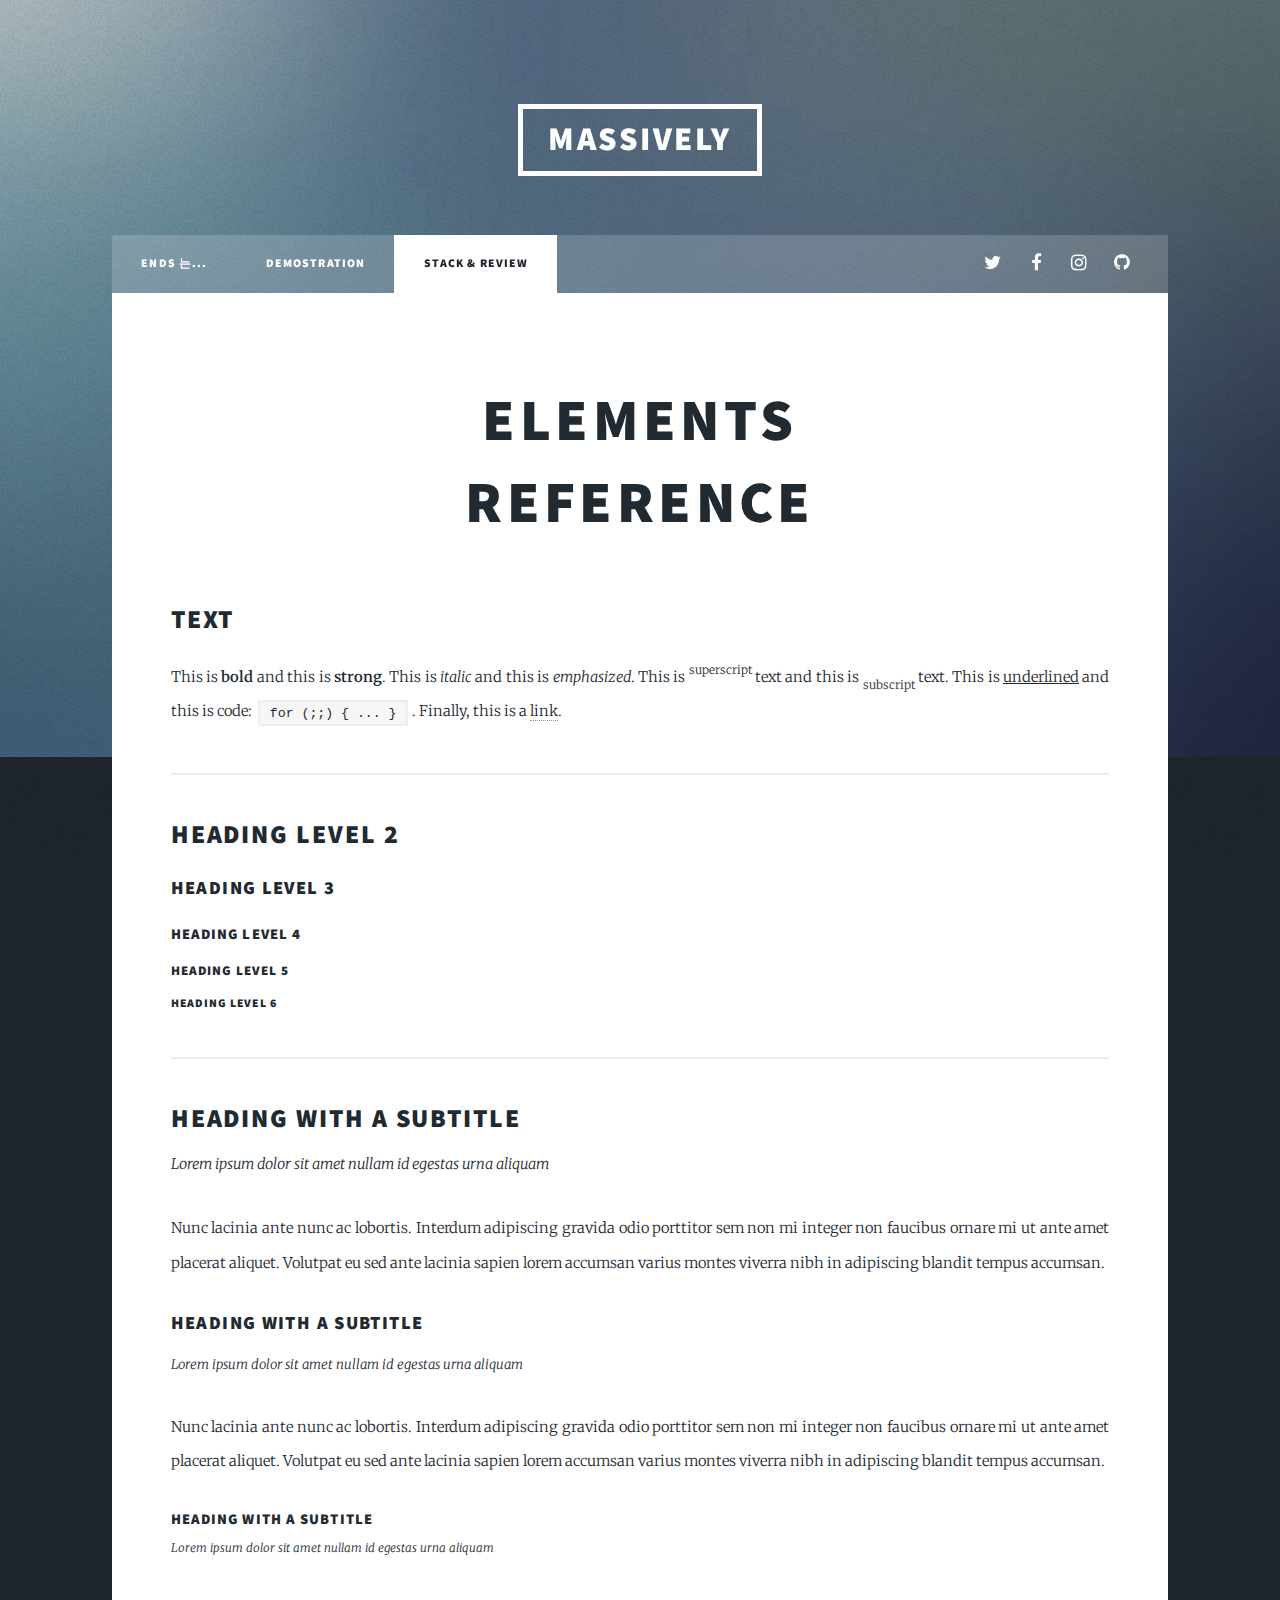
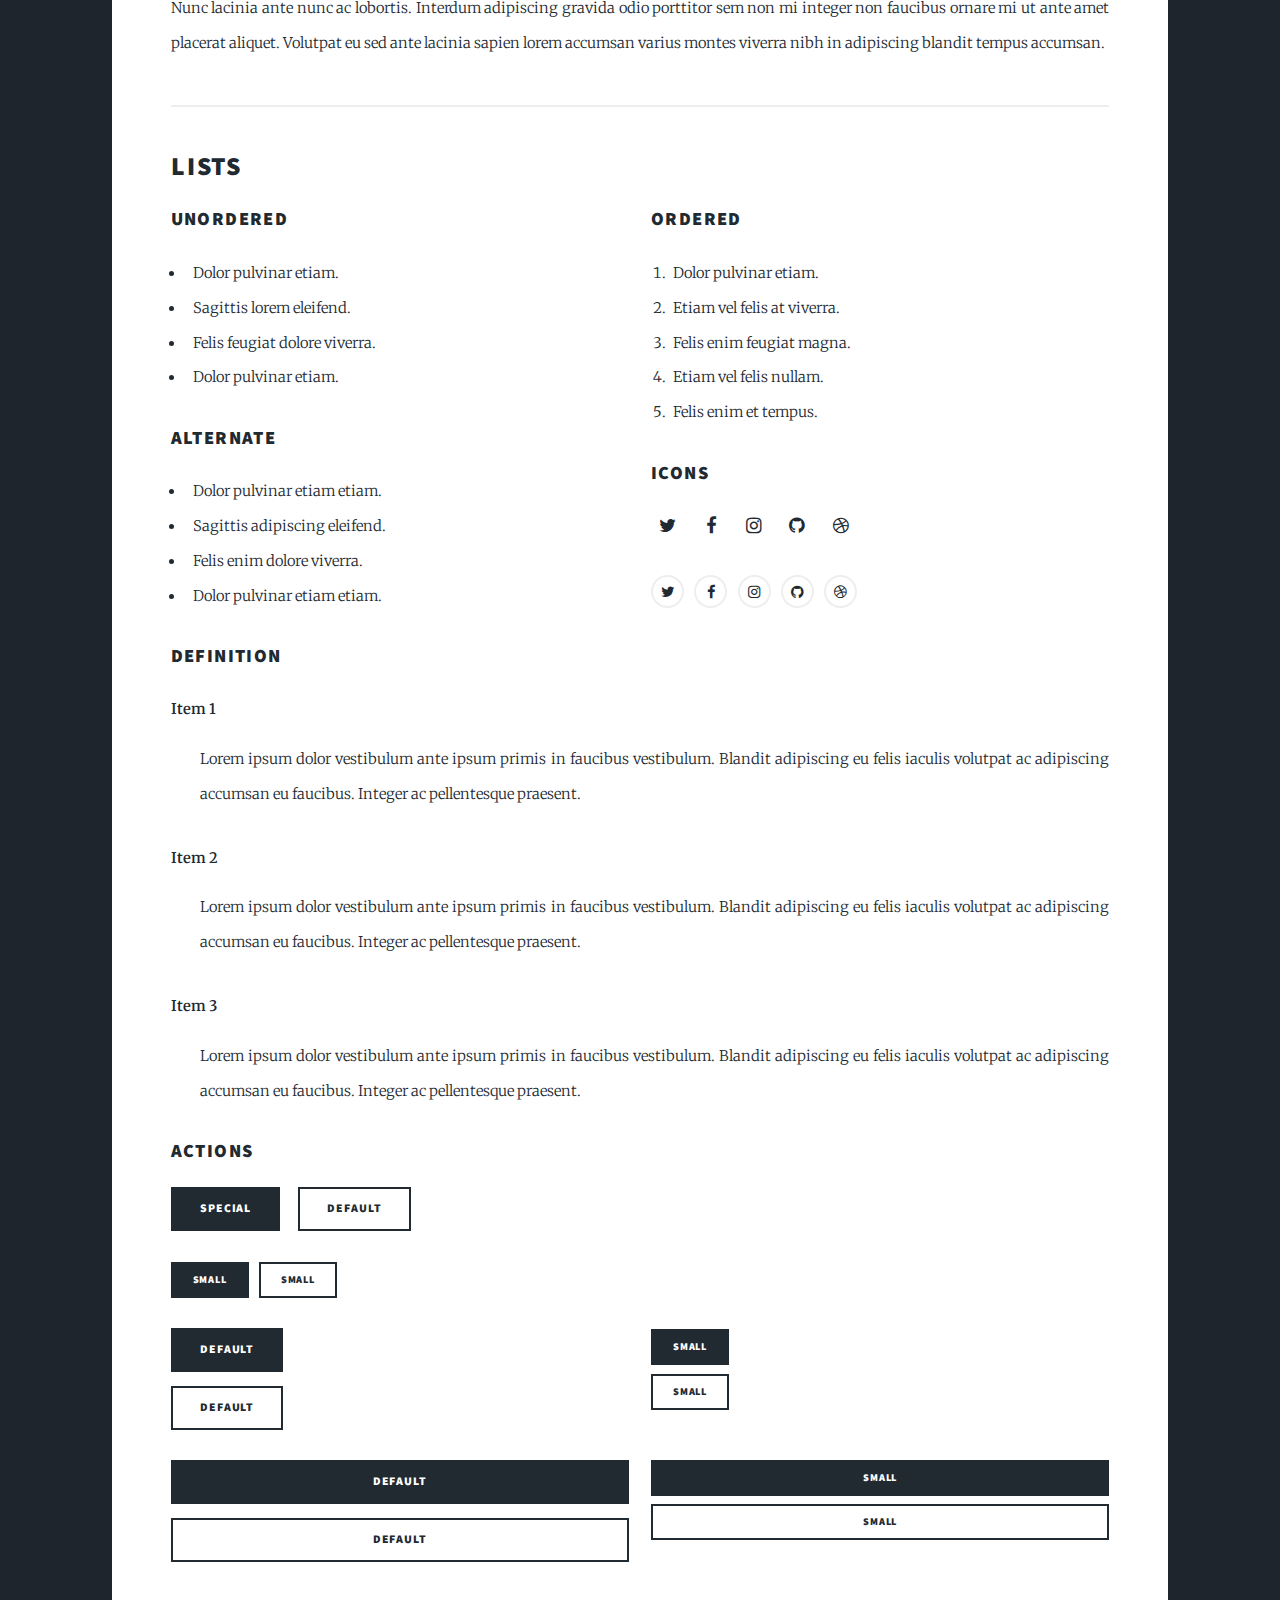
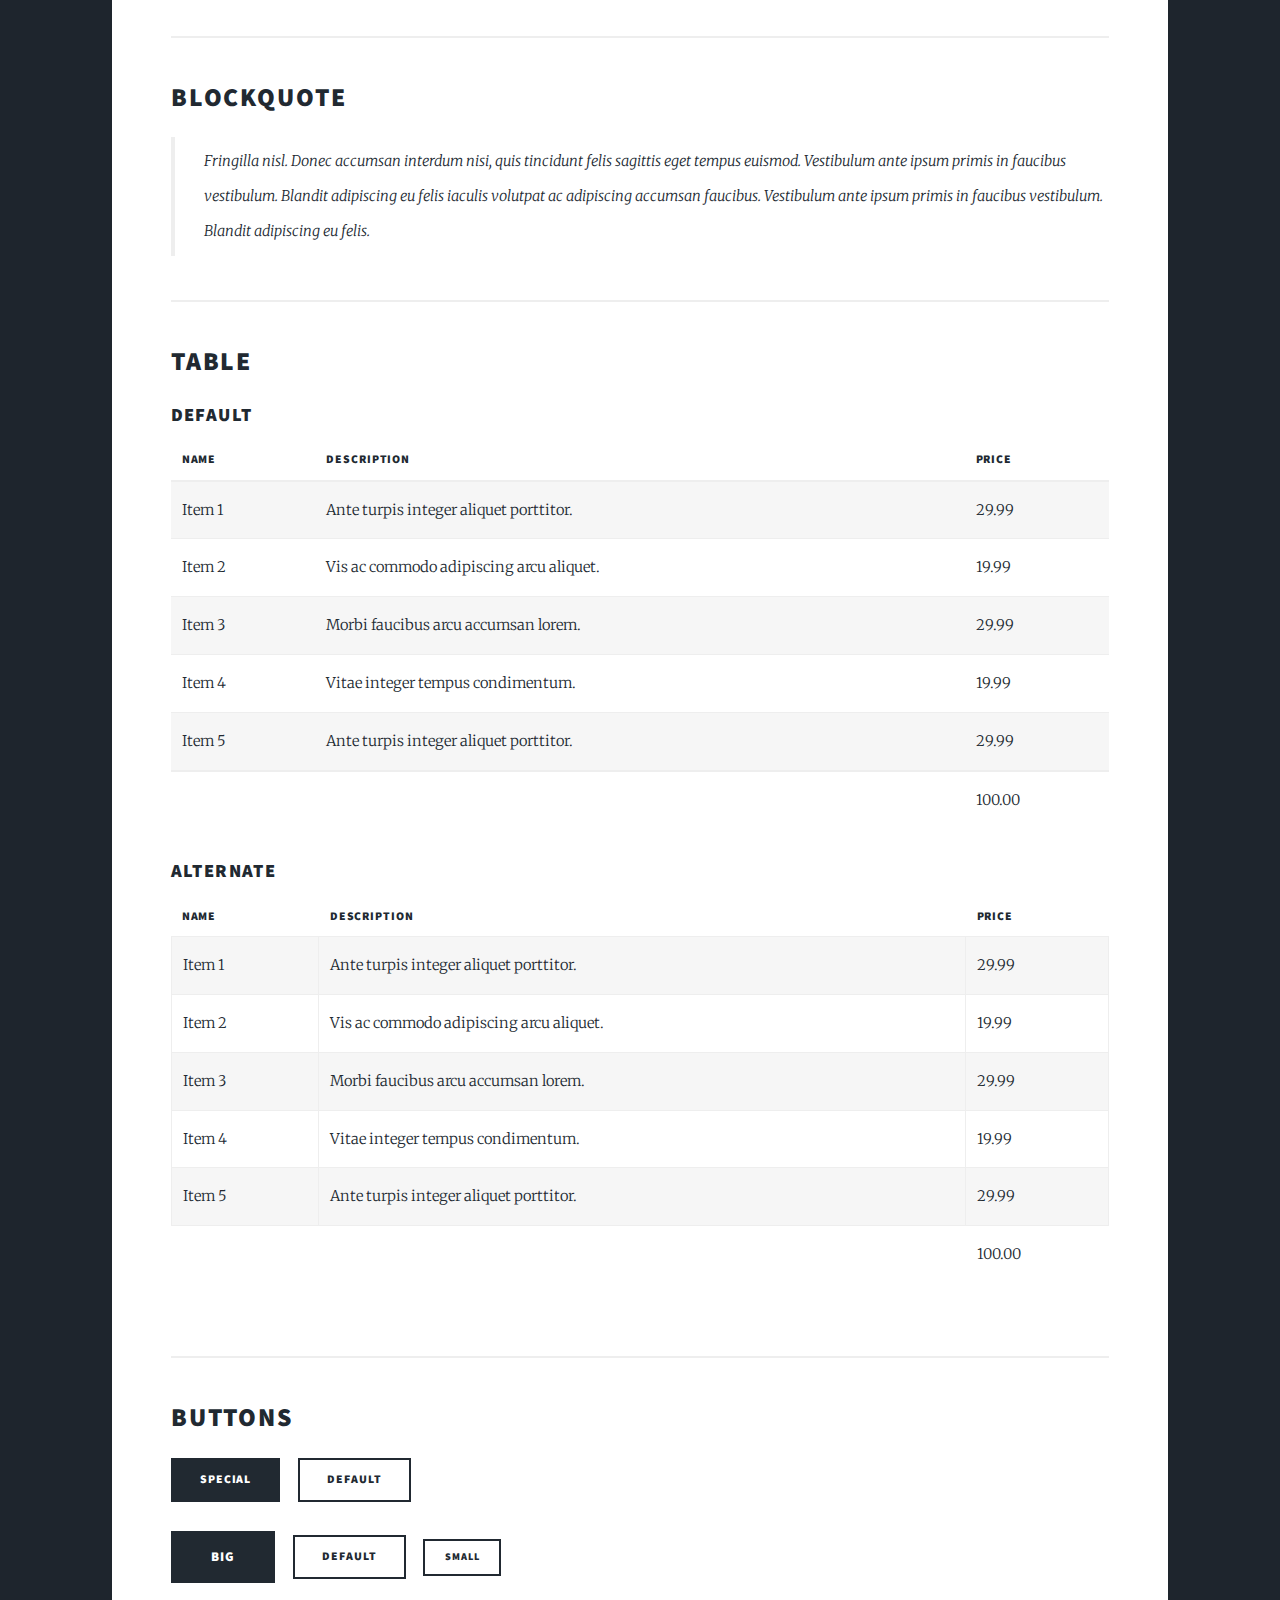
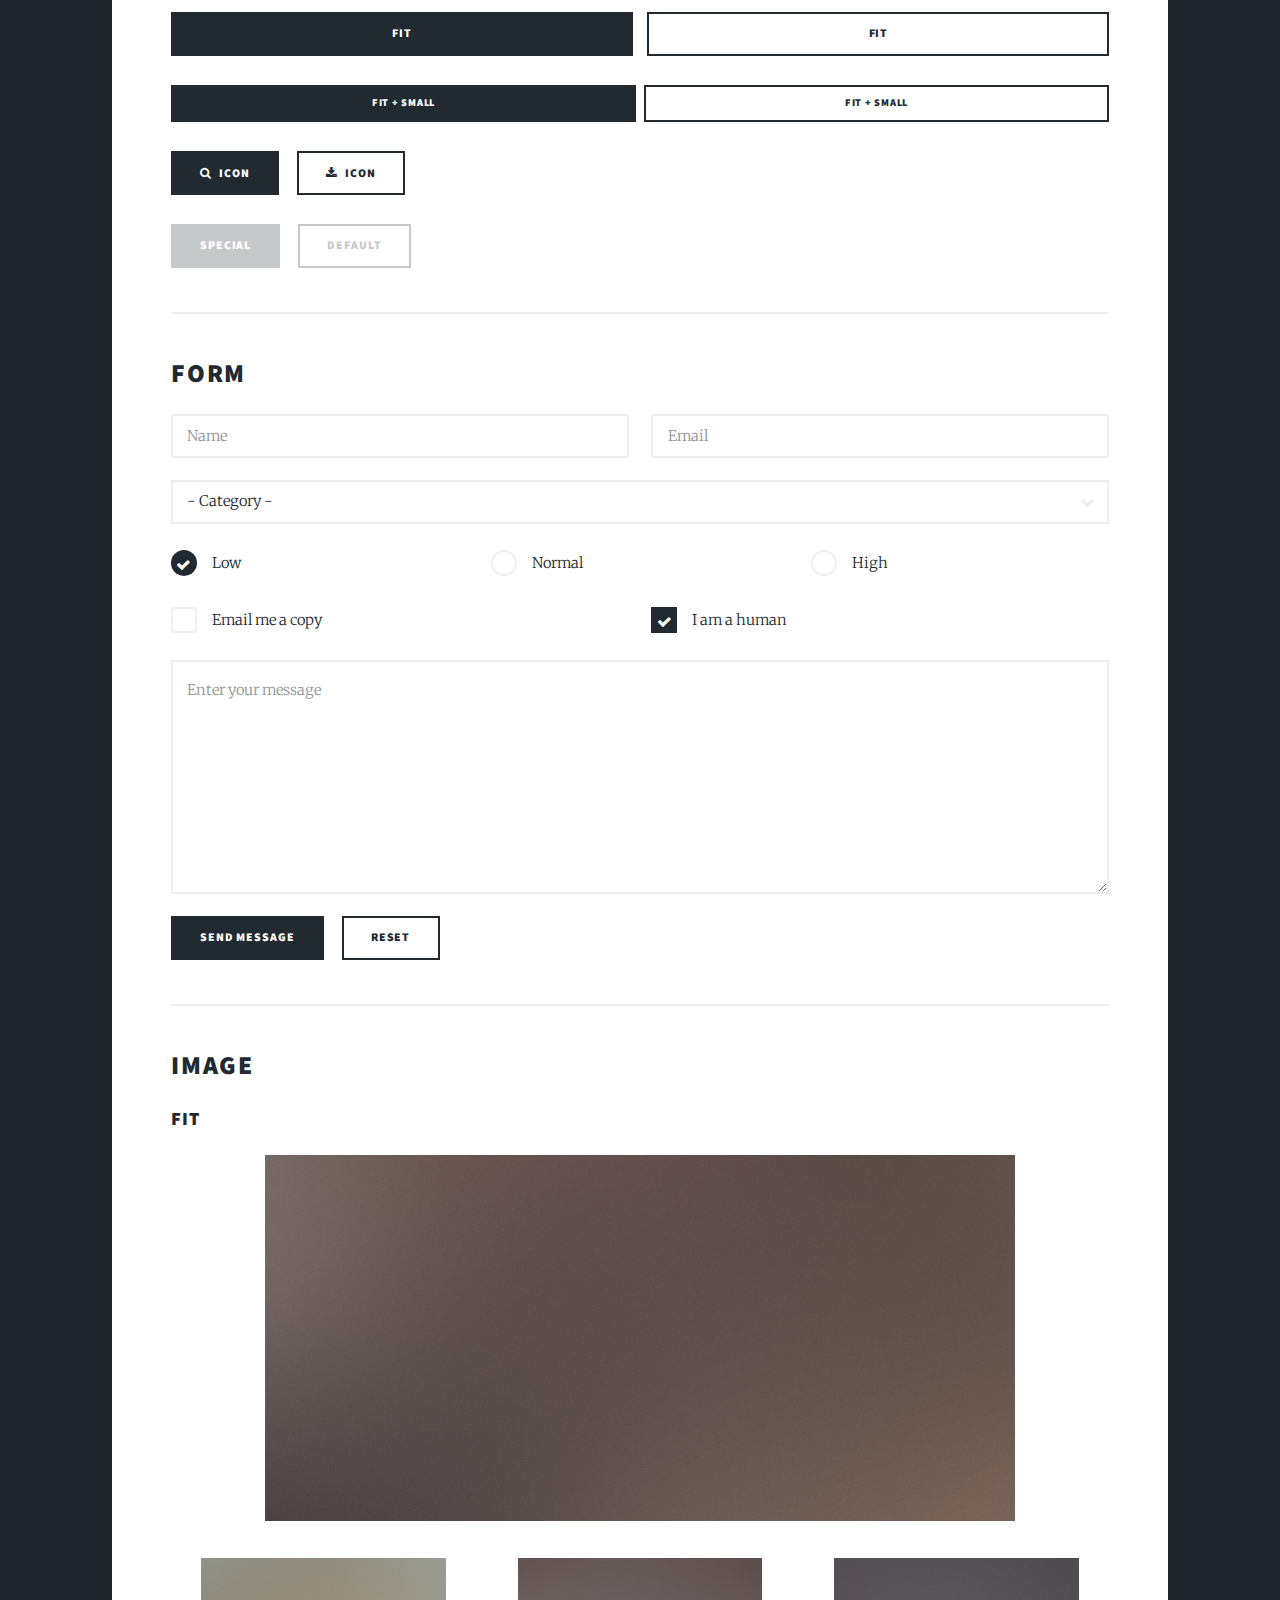
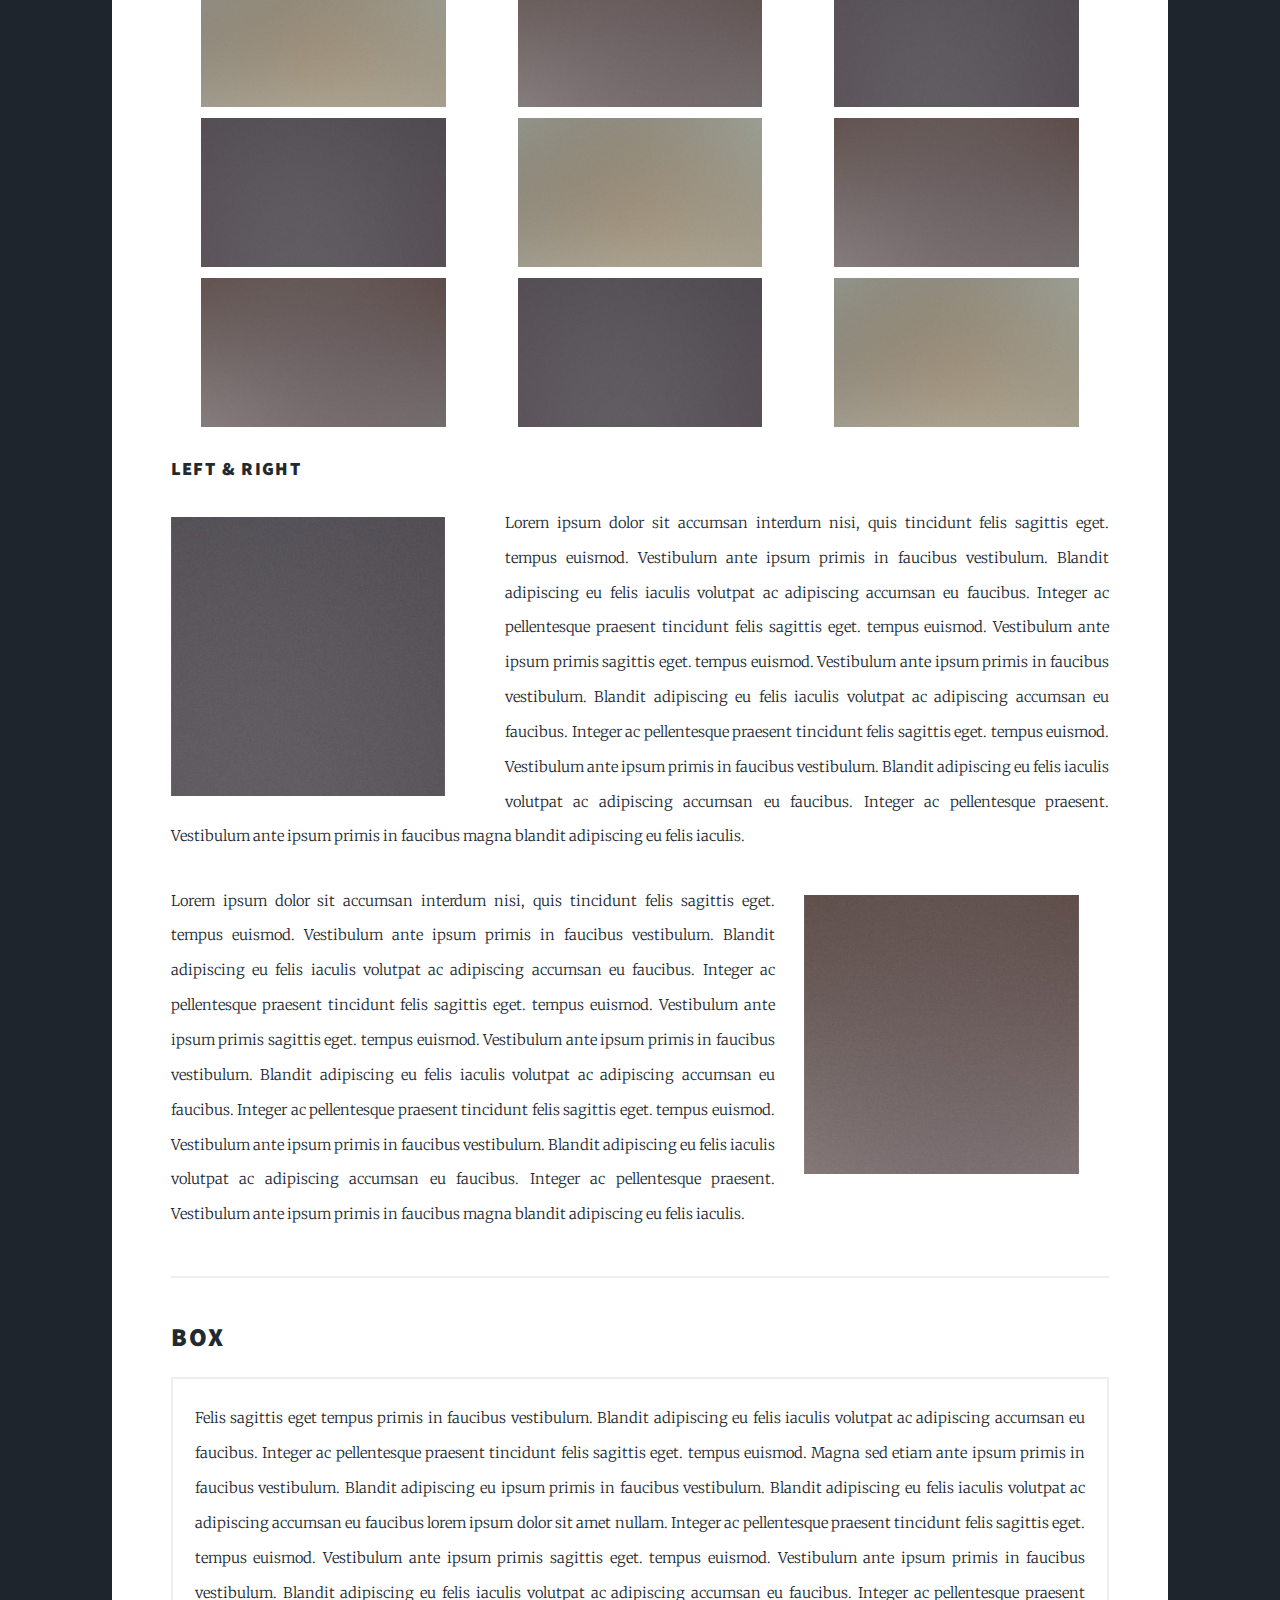
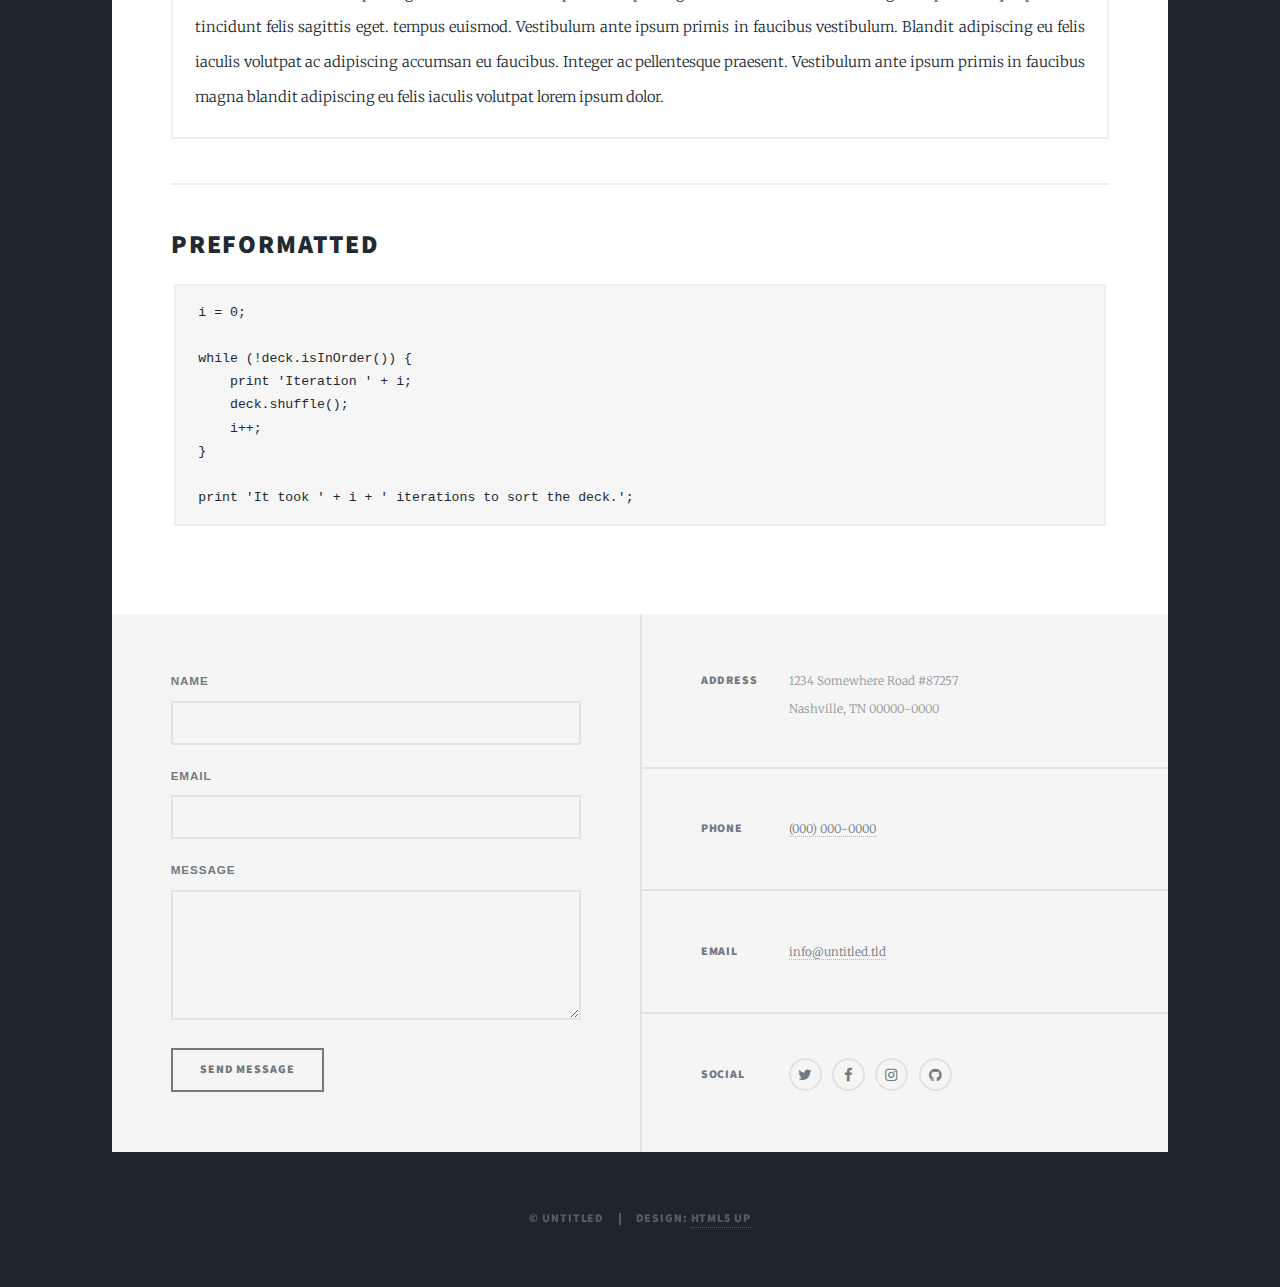
==== elements.html @ 32b7887c "add video" ====
<!DOCTYPE HTML>
<!--
	Massively by HTML5 UP
	html5up.net | @ajlkn
	Free for personal and commercial use under the CCA 3.0 license (html5up.net/license)
-->
<html>
	<head>
		<title>ENDS</title>
		<meta charset="utf-8" />
		<meta name="viewport" content="width=device-width, initial-scale=1, user-scalable=no" />
		<link rel="stylesheet" href="assets/css/main.css" />
		<noscript><link rel="stylesheet" href="assets/css/noscript.css" /></noscript>
	</head>
	<body class="is-loading">

		<!-- Wrapper -->
			<div id="wrapper">

				<!-- Header -->
					<header id="header">
						<a href="index.html" class="logo">Massively</a>
					</header>

				<!-- Nav -->
					<nav id="nav">
						<ul class="links">
							<li><a href="main.html">ENDS 는...</a></li>
							<li><a href="generic.html">Demostration</a></li>
							<li class="active"><a href="elements.html">Stack & Review</a></li>
						</ul>
						<ul class="icons">
							<li><a href="#" class="icon fa-twitter"><span class="label">Twitter</span></a></li>
							<li><a href="#" class="icon fa-facebook"><span class="label">Facebook</span></a></li>
							<li><a href="#" class="icon fa-instagram"><span class="label">Instagram</span></a></li>
							<li><a href="#" class="icon fa-github"><span class="label">GitHub</span></a></li>
						</ul>
					</nav>

				<!-- Main -->
					<div id="main">

						<!-- Post -->
							<section class="post">
								<header class="major">
									<h1>Elements<br />
									Reference</h1>
								</header>

								<!-- Text stuff -->
									<h2>Text</h2>
									<p>This is <b>bold</b> and this is <strong>strong</strong>. This is <i>italic</i> and this is <em>emphasized</em>.
									This is <sup>superscript</sup> text and this is <sub>subscript</sub> text.
									This is <u>underlined</u> and this is code: <code>for (;;) { ... }</code>.
									Finally, this is a <a href="#">link</a>.</p>
									<hr />
									<h2>Heading Level 2</h2>
									<h3>Heading Level 3</h3>
									<h4>Heading Level 4</h4>
									<h5>Heading Level 5</h5>
									<h6>Heading Level 6</h6>
									<hr />
									<header>
										<h2>Heading with a Subtitle</h2>
										<p>Lorem ipsum dolor sit amet nullam id egestas urna aliquam</p>
									</header>
									<p>Nunc lacinia ante nunc ac lobortis. Interdum adipiscing gravida odio porttitor sem non mi integer non faucibus ornare mi ut ante amet placerat aliquet. Volutpat eu sed ante lacinia sapien lorem accumsan varius montes viverra nibh in adipiscing blandit tempus accumsan.</p>
									<header>
										<h3>Heading with a Subtitle</h3>
										<p>Lorem ipsum dolor sit amet nullam id egestas urna aliquam</p>
									</header>
									<p>Nunc lacinia ante nunc ac lobortis. Interdum adipiscing gravida odio porttitor sem non mi integer non faucibus ornare mi ut ante amet placerat aliquet. Volutpat eu sed ante lacinia sapien lorem accumsan varius montes viverra nibh in adipiscing blandit tempus accumsan.</p>
									<header>
										<h4>Heading with a Subtitle</h4>
										<p>Lorem ipsum dolor sit amet nullam id egestas urna aliquam</p>
									</header>
									<p>Nunc lacinia ante nunc ac lobortis. Interdum adipiscing gravida odio porttitor sem non mi integer non faucibus ornare mi ut ante amet placerat aliquet. Volutpat eu sed ante lacinia sapien lorem accumsan varius montes viverra nibh in adipiscing blandit tempus accumsan.</p>

									<hr />

								<!-- Lists -->
									<h2>Lists</h2>
									<div class="row">
										<div class="6u 12u$(small)">

											<h3>Unordered</h3>
											<ul>
												<li>Dolor pulvinar etiam.</li>
												<li>Sagittis lorem eleifend.</li>
												<li>Felis feugiat dolore viverra.</li>
												<li>Dolor pulvinar etiam.</li>
											</ul>

											<h3>Alternate</h3>
											<ul class="alt">
												<li>Dolor pulvinar etiam etiam.</li>
												<li>Sagittis adipiscing eleifend.</li>
												<li>Felis enim dolore viverra.</li>
												<li>Dolor pulvinar etiam etiam.</li>
											</ul>

										</div>
										<div class="6u$ 12u$(small)">

											<h3>Ordered</h3>
											<ol>
												<li>Dolor pulvinar etiam.</li>
												<li>Etiam vel felis at viverra.</li>
												<li>Felis enim feugiat magna.</li>
												<li>Etiam vel felis nullam.</li>
												<li>Felis enim et tempus.</li>
											</ol>

											<h3>Icons</h3>
											<ul class="icons">
												<li><a href="#" class="icon fa-twitter"><span class="label">Twitter</span></a></li>
												<li><a href="#" class="icon fa-facebook"><span class="label">Facebook</span></a></li>
												<li><a href="#" class="icon fa-instagram"><span class="label">Instagram</span></a></li>
												<li><a href="#" class="icon fa-github"><span class="label">Github</span></a></li>
												<li><a href="#" class="icon fa-dribbble"><span class="label">Dribbble</span></a></li>
											</ul>
											<ul class="icons alt">
												<li><a href="#" class="icon alt fa-twitter"><span class="label">Twitter</span></a></li>
												<li><a href="#" class="icon alt fa-facebook"><span class="label">Facebook</span></a></li>
												<li><a href="#" class="icon alt fa-instagram"><span class="label">Instagram</span></a></li>
												<li><a href="#" class="icon alt fa-github"><span class="label">Github</span></a></li>
												<li><a href="#" class="icon alt fa-dribbble"><span class="label">Dribbble</span></a></li>
											</ul>

										</div>
									</div>
									<h3>Definition</h3>
									<dl>
										<dt>Item 1</dt>
										<dd>
											<p>Lorem ipsum dolor vestibulum ante ipsum primis in faucibus vestibulum. Blandit adipiscing eu felis iaculis volutpat ac adipiscing accumsan eu faucibus. Integer ac pellentesque praesent.</p>
										</dd>
										<dt>Item 2</dt>
										<dd>
											<p>Lorem ipsum dolor vestibulum ante ipsum primis in faucibus vestibulum. Blandit adipiscing eu felis iaculis volutpat ac adipiscing accumsan eu faucibus. Integer ac pellentesque praesent.</p>
										</dd>
										<dt>Item 3</dt>
										<dd>
											<p>Lorem ipsum dolor vestibulum ante ipsum primis in faucibus vestibulum. Blandit adipiscing eu felis iaculis volutpat ac adipiscing accumsan eu faucibus. Integer ac pellentesque praesent.</p>
										</dd>
									</dl>

									<h3>Actions</h3>
									<ul class="actions">
										<li><a href="#" class="button special">Special</a></li>
										<li><a href="#" class="button">Default</a></li>
									</ul>
									<ul class="actions small">
										<li><a href="#" class="button special small">Small</a></li>
										<li><a href="#" class="button small">Small</a></li>
									</ul>
									<div class="row">
										<div class="6u 12u$(small)">
											<ul class="actions vertical">
												<li><a href="#" class="button special">Default</a></li>
												<li><a href="#" class="button">Default</a></li>
											</ul>
										</div>
										<div class="6u 12u$(small)">
											<ul class="actions vertical small">
												<li><a href="#" class="button special small">Small</a></li>
												<li><a href="#" class="button small">Small</a></li>
											</ul>
										</div>
									</div>
									<div class="row">
										<div class="6u 12u$(small)">
											<ul class="actions vertical">
												<li><a href="#" class="button special fit">Default</a></li>
												<li><a href="#" class="button fit">Default</a></li>
											</ul>
										</div>
										<div class="6u$ 12u$(small)">
											<ul class="actions vertical small">
												<li><a href="#" class="button special small fit">Small</a></li>
												<li><a href="#" class="button small fit">Small</a></li>
											</ul>
										</div>
									</div>

									<hr />

								<!-- Blockquote -->
									<h2>Blockquote</h2>
									<blockquote>Fringilla nisl. Donec accumsan interdum nisi, quis tincidunt felis sagittis eget tempus euismod. Vestibulum ante ipsum primis in faucibus vestibulum. Blandit adipiscing eu felis iaculis volutpat ac adipiscing accumsan faucibus. Vestibulum ante ipsum primis in faucibus vestibulum. Blandit adipiscing eu felis.</blockquote>

									<hr />

								<!-- Table -->
									<h2>Table</h2>

									<h3>Default</h3>
									<div class="table-wrapper">
										<table>
											<thead>
												<tr>
													<th>Name</th>
													<th>Description</th>
													<th>Price</th>
												</tr>
											</thead>
											<tbody>
												<tr>
													<td>Item 1</td>
													<td>Ante turpis integer aliquet porttitor.</td>
													<td>29.99</td>
												</tr>
												<tr>
													<td>Item 2</td>
													<td>Vis ac commodo adipiscing arcu aliquet.</td>
													<td>19.99</td>
												</tr>
												<tr>
													<td>Item 3</td>
													<td> Morbi faucibus arcu accumsan lorem.</td>
													<td>29.99</td>
												</tr>
												<tr>
													<td>Item 4</td>
													<td>Vitae integer tempus condimentum.</td>
													<td>19.99</td>
												</tr>
												<tr>
													<td>Item 5</td>
													<td>Ante turpis integer aliquet porttitor.</td>
													<td>29.99</td>
												</tr>
											</tbody>
											<tfoot>
												<tr>
													<td colspan="2"></td>
													<td>100.00</td>
												</tr>
											</tfoot>
										</table>
									</div>

									<h3>Alternate</h3>
									<div class="table-wrapper">
										<table class="alt">
											<thead>
												<tr>
													<th>Name</th>
													<th>Description</th>
													<th>Price</th>
												</tr>
											</thead>
											<tbody>
												<tr>
													<td>Item 1</td>
													<td>Ante turpis integer aliquet porttitor.</td>
													<td>29.99</td>
												</tr>
												<tr>
													<td>Item 2</td>
													<td>Vis ac commodo adipiscing arcu aliquet.</td>
													<td>19.99</td>
												</tr>
												<tr>
													<td>Item 3</td>
													<td> Morbi faucibus arcu accumsan lorem.</td>
													<td>29.99</td>
												</tr>
												<tr>
													<td>Item 4</td>
													<td>Vitae integer tempus condimentum.</td>
													<td>19.99</td>
												</tr>
												<tr>
													<td>Item 5</td>
													<td>Ante turpis integer aliquet porttitor.</td>
													<td>29.99</td>
												</tr>
											</tbody>
											<tfoot>
												<tr>
													<td colspan="2"></td>
													<td>100.00</td>
												</tr>
											</tfoot>
										</table>
									</div>

									<hr />

								<!-- Buttons -->
									<h2>Buttons</h2>
									<ul class="actions">
										<li><a href="#" class="button special">Special</a></li>
										<li><a href="#" class="button">Default</a></li>
									</ul>
									<ul class="actions">
										<li><a href="#" class="button special big">Big</a></li>
										<li><a href="#" class="button">Default</a></li>
										<li><a href="#" class="button small">Small</a></li>
									</ul>
									<ul class="actions fit">
										<li><a href="#" class="button special fit">Fit</a></li>
										<li><a href="#" class="button fit">Fit</a></li>
									</ul>
									<ul class="actions fit small">
										<li><a href="#" class="button special fit small">Fit + Small</a></li>
										<li><a href="#" class="button fit small">Fit + Small</a></li>
									</ul>
									<ul class="actions">
										<li><a href="#" class="button special icon fa-search">Icon</a></li>
										<li><a href="#" class="button icon fa-download">Icon</a></li>
									</ul>
									<ul class="actions">
										<li><span class="button special disabled">Special</span></li>
										<li><span class="button disabled">Default</span></li>
									</ul>

									<hr />

								<!-- Form -->
									<h2>Form</h2>

									<form method="post" action="#" class="alt">
										<div class="row uniform">
											<div class="6u 12u$(xsmall)">
												<input type="text" name="demo-name" id="demo-name" value="" placeholder="Name" />
											</div>
											<div class="6u$ 12u$(xsmall)">
												<input type="email" name="demo-email" id="demo-email" value="" placeholder="Email" />
											</div>
											<!-- Break -->
											<div class="12u$">
												<div class="select-wrapper">
													<select name="demo-category" id="demo-category">
														<option value="">- Category -</option>
														<option value="1">Manufacturing</option>
														<option value="1">Shipping</option>
														<option value="1">Administration</option>
														<option value="1">Human Resources</option>
													</select>
												</div>
											</div>
											<!-- Break -->
											<div class="4u 12u$(small)">
												<input type="radio" id="demo-priority-low" name="demo-priority" checked>
												<label for="demo-priority-low">Low</label>
											</div>
											<div class="4u 12u$(small)">
												<input type="radio" id="demo-priority-normal" name="demo-priority">
												<label for="demo-priority-normal">Normal</label>
											</div>
											<div class="4u$ 12u$(small)">
												<input type="radio" id="demo-priority-high" name="demo-priority">
												<label for="demo-priority-high">High</label>
											</div>
											<!-- Break -->
											<div class="6u 12u$(small)">
												<input type="checkbox" id="demo-copy" name="demo-copy">
												<label for="demo-copy">Email me a copy</label>
											</div>
											<div class="6u$ 12u$(small)">
												<input type="checkbox" id="demo-human" name="demo-human" checked>
												<label for="demo-human">I am a human</label>
											</div>
											<!-- Break -->
											<div class="12u$">
												<textarea name="demo-message" id="demo-message" placeholder="Enter your message" rows="6"></textarea>
											</div>
											<!-- Break -->
											<div class="12u$">
												<ul class="actions">
													<li><input type="submit" value="Send Message" class="special" /></li>
													<li><input type="reset" value="Reset" /></li>
												</ul>
											</div>
										</div>
									</form>

									<hr />

								<!-- Image -->
									<h2>Image</h2>

									<h3>Fit</h3>
									<span class="image fit"><img src="images/pic01.jpg" alt="" /></span>
									<div class="box alt">
										<div class="row 50% uniform">
											<div class="4u"><span class="image fit"><img src="images/pic02.jpg" alt="" /></span></div>
											<div class="4u"><span class="image fit"><img src="images/pic03.jpg" alt="" /></span></div>
											<div class="4u$"><span class="image fit"><img src="images/pic04.jpg" alt="" /></span></div>
											<!-- Break -->
											<div class="4u"><span class="image fit"><img src="images/pic04.jpg" alt="" /></span></div>
											<div class="4u"><span class="image fit"><img src="images/pic02.jpg" alt="" /></span></div>
											<div class="4u$"><span class="image fit"><img src="images/pic03.jpg" alt="" /></span></div>
											<!-- Break -->
											<div class="4u"><span class="image fit"><img src="images/pic03.jpg" alt="" /></span></div>
											<div class="4u"><span class="image fit"><img src="images/pic04.jpg" alt="" /></span></div>
											<div class="4u$"><span class="image fit"><img src="images/pic02.jpg" alt="" /></span></div>
										</div>
									</div>

									<h3>Left &amp; Right</h3>
									<p><span class="image left"><img src="images/pic08.jpg" alt="" /></span>Lorem ipsum dolor sit accumsan interdum nisi, quis tincidunt felis sagittis eget. tempus euismod. Vestibulum ante ipsum primis in faucibus vestibulum. Blandit adipiscing eu felis iaculis volutpat ac adipiscing accumsan eu faucibus. Integer ac pellentesque praesent tincidunt felis sagittis eget. tempus euismod. Vestibulum ante ipsum primis sagittis eget. tempus euismod. Vestibulum ante ipsum primis in faucibus vestibulum. Blandit adipiscing eu felis iaculis volutpat ac adipiscing accumsan eu faucibus. Integer ac pellentesque praesent tincidunt felis sagittis eget. tempus euismod. Vestibulum ante ipsum primis in faucibus vestibulum. Blandit adipiscing eu felis iaculis volutpat ac adipiscing accumsan eu faucibus. Integer ac pellentesque praesent. Vestibulum ante ipsum primis in faucibus magna blandit adipiscing eu felis iaculis.</p>
									<p><span class="image right"><img src="images/pic09.jpg" alt="" /></span>Lorem ipsum dolor sit accumsan interdum nisi, quis tincidunt felis sagittis eget. tempus euismod. Vestibulum ante ipsum primis in faucibus vestibulum. Blandit adipiscing eu felis iaculis volutpat ac adipiscing accumsan eu faucibus. Integer ac pellentesque praesent tincidunt felis sagittis eget. tempus euismod. Vestibulum ante ipsum primis sagittis eget. tempus euismod. Vestibulum ante ipsum primis in faucibus vestibulum. Blandit adipiscing eu felis iaculis volutpat ac adipiscing accumsan eu faucibus. Integer ac pellentesque praesent tincidunt felis sagittis eget. tempus euismod. Vestibulum ante ipsum primis in faucibus vestibulum. Blandit adipiscing eu felis iaculis volutpat ac adipiscing accumsan eu faucibus. Integer ac pellentesque praesent. Vestibulum ante ipsum primis in faucibus magna blandit adipiscing eu felis iaculis.</p>

									<hr />

								<!-- Box -->
									<h2>Box</h2>
									<div class="box">
										<p>Felis sagittis eget tempus primis in faucibus vestibulum. Blandit adipiscing eu felis iaculis volutpat ac adipiscing accumsan eu faucibus. Integer ac pellentesque praesent tincidunt felis sagittis eget. tempus euismod. Magna sed etiam ante ipsum primis in faucibus vestibulum. Blandit adipiscing eu ipsum primis in faucibus vestibulum. Blandit adipiscing eu felis iaculis volutpat ac adipiscing accumsan eu faucibus lorem ipsum dolor sit amet nullam. Integer ac pellentesque praesent tincidunt felis sagittis eget. tempus euismod. Vestibulum ante ipsum primis sagittis eget. tempus euismod. Vestibulum ante ipsum primis in faucibus vestibulum. Blandit adipiscing eu felis iaculis volutpat ac adipiscing accumsan eu faucibus. Integer ac pellentesque praesent tincidunt felis sagittis eget. tempus euismod. Vestibulum ante ipsum primis in faucibus vestibulum. Blandit adipiscing eu felis iaculis volutpat ac adipiscing accumsan eu faucibus. Integer ac pellentesque praesent. Vestibulum ante ipsum primis in faucibus magna blandit adipiscing eu felis iaculis volutpat lorem ipsum dolor.</p>
									</div>

									<hr />

								<!-- Preformatted Code -->
									<h2>Preformatted</h2>
									<pre><code>i = 0;

while (!deck.isInOrder()) {
    print 'Iteration ' + i;
    deck.shuffle();
    i++;
}

print 'It took ' + i + ' iterations to sort the deck.';
</code></pre>

							</section>

					</div>

				<!-- Footer -->
					<footer id="footer">
						<section>
							<form method="post" action="#">
								<div class="field">
									<label for="name">Name</label>
									<input type="text" name="name" id="name" />
								</div>
								<div class="field">
									<label for="email">Email</label>
									<input type="text" name="email" id="email" />
								</div>
								<div class="field">
									<label for="message">Message</label>
									<textarea name="message" id="message" rows="3"></textarea>
								</div>
								<ul class="actions">
									<li><input type="submit" value="Send Message" /></li>
								</ul>
							</form>
						</section>
						<section class="split contact">
							<section class="alt">
								<h3>Address</h3>
								<p>1234 Somewhere Road #87257<br />
								Nashville, TN 00000-0000</p>
							</section>
							<section>
								<h3>Phone</h3>
								<p><a href="#">(000) 000-0000</a></p>
							</section>
							<section>
								<h3>Email</h3>
								<p><a href="#">info@untitled.tld</a></p>
							</section>
							<section>
								<h3>Social</h3>
								<ul class="icons alt">
									<li><a href="#" class="icon alt fa-twitter"><span class="label">Twitter</span></a></li>
									<li><a href="#" class="icon alt fa-facebook"><span class="label">Facebook</span></a></li>
									<li><a href="#" class="icon alt fa-instagram"><span class="label">Instagram</span></a></li>
									<li><a href="#" class="icon alt fa-github"><span class="label">GitHub</span></a></li>
								</ul>
							</section>
						</section>
					</footer>

				<!-- Copyright -->
					<div id="copyright">
						<ul><li>&copy; Untitled</li><li>Design: <a href="https://html5up.net">HTML5 UP</a></li></ul>
					</div>

			</div>

		<!-- Scripts -->
			<script src="assets/js/jquery.min.js"></script>
			<script src="assets/js/jquery.scrollex.min.js"></script>
			<script src="assets/js/jquery.scrolly.min.js"></script>
			<script src="assets/js/skel.min.js"></script>
			<script src="assets/js/util.js"></script>
			<script src="assets/js/main.js"></script>

	</body>
</html>
---- assets/css/main.css ----
@import url(font-awesome.min.css);
@import url("https://fonts.googleapis.com/css?family=Merriweather:300,700,300italic,700italic|Source+Sans+Pro:900");

/*
	Massively by HTML5 UP
	html5up.net | @ajlkn
	Free for personal and commercial use under the CCA 3.0 license (html5up.net/license)
*/

/* Reset */

	html, body, div, span, applet, object, iframe, h1, h2, h3, h4, h5, h6, p, blockquote, pre, a, abbr, acronym, address, big, cite, code, del, dfn, em, img, ins, kbd, q, s, samp, small, strike, strong, sub, sup, tt, var, b, u, i, center, dl, dt, dd, ol, ul, li, fieldset, form, label, legend, table, caption, tbody, tfoot, thead, tr, th, td, article, aside, canvas, details, embed, figure, figcaption, footer, header, hgroup, menu, nav, output, ruby, section, summary, time, mark, audio, video {
		margin: 0;
		padding: 0;
		border: 0;
		font-size: 100%;
		font: inherit;
		vertical-align: baseline;
	}

	article, aside, details, figcaption, figure, footer, header, hgroup, menu, nav, section {
		display: block;
	}

	body {
		line-height: 1;
	}

	ol, ul {
		list-style: none;
	}

	blockquote, q {
		quotes: none;
	}

	blockquote:before, blockquote:after, q:before, q:after {
		content: '';
		content: none;
	}

	table {
		border-collapse: collapse;
		border-spacing: 0;
	}

	body {
		-webkit-text-size-adjust: none;
	}

/* Box Model */

	*, *:before, *:after {
		-moz-box-sizing: border-box;
		-webkit-box-sizing: border-box;
		box-sizing: border-box;
	}

/* Grid */

	.row {
		border-bottom: solid 1px transparent;
		-moz-box-sizing: border-box;
		-webkit-box-sizing: border-box;
		box-sizing: border-box;
	}

	.row > * {
		float: left;
		-moz-box-sizing: border-box;
		-webkit-box-sizing: border-box;
		box-sizing: border-box;
	}

	.row:after, .row:before {
		content: '';
		display: block;
		clear: both;
		height: 0;
	}

	.row.uniform > * > :first-child {
		margin-top: 0;
	}

	.row.uniform > * > :last-child {
		margin-bottom: 0;
	}

	.row.\30 \25 > * {
		padding: 0 0 0 0rem;
	}

	.row.\30 \25 {
		margin: 0 0 -1px 0rem;
	}

	.row.uniform.\30 \25 > * {
		padding: 0rem 0 0 0rem;
	}

	.row.uniform.\30 \25 {
		margin: 0rem 0 -1px 0rem;
	}

	.row > * {
		padding: 0 0 0 1.5rem;
	}

	.row {
		margin: 0 0 -1px -1.5rem;
	}

	.row.uniform > * {
		padding: 1.5rem 0 0 1.5rem;
	}

	.row.uniform {
		margin: -1.5rem 0 -1px -1.5rem;
	}

	.row.\32 00\25 > * {
		padding: 0 0 0 3rem;
	}

	.row.\32 00\25 {
		margin: 0 0 -1px -3rem;
	}

	.row.uniform.\32 00\25 > * {
		padding: 3rem 0 0 3rem;
	}

	.row.uniform.\32 00\25 {
		margin: -3rem 0 -1px -3rem;
	}

	.row.\31 50\25 > * {
		padding: 0 0 0 2.25rem;
	}

	.row.\31 50\25 {
		margin: 0 0 -1px -2.25rem;
	}

	.row.uniform.\31 50\25 > * {
		padding: 2.25rem 0 0 2.25rem;
	}

	.row.uniform.\31 50\25 {
		margin: -2.25rem 0 -1px -2.25rem;
	}

	.row.\35 0\25 > * {
		padding: 0 0 0 0.75rem;
	}

	.row.\35 0\25 {
		margin: 0 0 -1px -0.75rem;
	}

	.row.uniform.\35 0\25 > * {
		padding: 0.75rem 0 0 0.75rem;
	}

	.row.uniform.\35 0\25 {
		margin: -0.75rem 0 -1px -0.75rem;
	}

	.row.\32 5\25 > * {
		padding: 0 0 0 0.375rem;
	}

	.row.\32 5\25 {
		margin: 0 0 -1px -0.375rem;
	}

	.row.uniform.\32 5\25 > * {
		padding: 0.375rem 0 0 0.375rem;
	}

	.row.uniform.\32 5\25 {
		margin: -0.375rem 0 -1px -0.375rem;
	}

	.\31 2u, .\31 2u\24 {
		width: 100%;
		clear: none;
		margin-left: 0;
	}

	.\31 1u, .\31 1u\24 {
		width: 91.6666666667%;
		clear: none;
		margin-left: 0;
	}

	.\31 0u, .\31 0u\24 {
		width: 83.3333333333%;
		clear: none;
		margin-left: 0;
	}

	.\39 u, .\39 u\24 {
		width: 75%;
		clear: none;
		margin-left: 0;
	}

	.\38 u, .\38 u\24 {
		width: 66.6666666667%;
		clear: none;
		margin-left: 0;
	}

	.\37 u, .\37 u\24 {
		width: 58.3333333333%;
		clear: none;
		margin-left: 0;
	}

	.\36 u, .\36 u\24 {
		width: 50%;
		clear: none;
		margin-left: 0;
	}

	.\35 u, .\35 u\24 {
		width: 41.6666666667%;
		clear: none;
		margin-left: 0;
	}

	.\34 u, .\34 u\24 {
		width: 33.3333333333%;
		clear: none;
		margin-left: 0;
	}

	.\33 u, .\33 u\24 {
		width: 25%;
		clear: none;
		margin-left: 0;
	}

	.\32 u, .\32 u\24 {
		width: 16.6666666667%;
		clear: none;
		margin-left: 0;
	}

	.\31 u, .\31 u\24 {
		width: 8.3333333333%;
		clear: none;
		margin-left: 0;
	}

	.\31 2u\24 + *,
	.\31 1u\24 + *,
	.\31 0u\24 + *,
	.\39 u\24 + *,
	.\38 u\24 + *,
	.\37 u\24 + *,
	.\36 u\24 + *,
	.\35 u\24 + *,
	.\34 u\24 + *,
	.\33 u\24 + *,
	.\32 u\24 + *,
	.\31 u\24 + * {
		clear: left;
	}

	.\-11u {
		margin-left: 91.66667%;
	}

	.\-10u {
		margin-left: 83.33333%;
	}

	.\-9u {
		margin-left: 75%;
	}

	.\-8u {
		margin-left: 66.66667%;
	}

	.\-7u {
		margin-left: 58.33333%;
	}

	.\-6u {
		margin-left: 50%;
	}

	.\-5u {
		margin-left: 41.66667%;
	}

	.\-4u {
		margin-left: 33.33333%;
	}

	.\-3u {
		margin-left: 25%;
	}

	.\-2u {
		margin-left: 16.66667%;
	}

	.\-1u {
		margin-left: 8.33333%;
	}

	@media screen and (max-width: 1680px) {

		.row > * {
			padding: 0 0 0 1.5rem;
		}

		.row {
			margin: 0 0 -1px -1.5rem;
		}

		.row.uniform > * {
			padding: 1.5rem 0 0 1.5rem;
		}

		.row.uniform {
			margin: -1.5rem 0 -1px -1.5rem;
		}

		.row.\32 00\25 > * {
			padding: 0 0 0 3rem;
		}

		.row.\32 00\25 {
			margin: 0 0 -1px -3rem;
		}

		.row.uniform.\32 00\25 > * {
			padding: 3rem 0 0 3rem;
		}

		.row.uniform.\32 00\25 {
			margin: -3rem 0 -1px -3rem;
		}

		.row.\31 50\25 > * {
			padding: 0 0 0 2.25rem;
		}

		.row.\31 50\25 {
			margin: 0 0 -1px -2.25rem;
		}

		.row.uniform.\31 50\25 > * {
			padding: 2.25rem 0 0 2.25rem;
		}

		.row.uniform.\31 50\25 {
			margin: -2.25rem 0 -1px -2.25rem;
		}

		.row.\35 0\25 > * {
			padding: 0 0 0 0.75rem;
		}

		.row.\35 0\25 {
			margin: 0 0 -1px -0.75rem;
		}

		.row.uniform.\35 0\25 > * {
			padding: 0.75rem 0 0 0.75rem;
		}

		.row.uniform.\35 0\25 {
			margin: -0.75rem 0 -1px -0.75rem;
		}

		.row.\32 5\25 > * {
			padding: 0 0 0 0.375rem;
		}

		.row.\32 5\25 {
			margin: 0 0 -1px -0.375rem;
		}

		.row.uniform.\32 5\25 > * {
			padding: 0.375rem 0 0 0.375rem;
		}

		.row.uniform.\32 5\25 {
			margin: -0.375rem 0 -1px -0.375rem;
		}

		.\31 2u\28xlarge\29, .\31 2u\24\28xlarge\29 {
			width: 100%;
			clear: none;
			margin-left: 0;
		}

		.\31 1u\28xlarge\29, .\31 1u\24\28xlarge\29 {
			width: 91.6666666667%;
			clear: none;
			margin-left: 0;
		}

		.\31 0u\28xlarge\29, .\31 0u\24\28xlarge\29 {
			width: 83.3333333333%;
			clear: none;
			margin-left: 0;
		}

		.\39 u\28xlarge\29, .\39 u\24\28xlarge\29 {
			width: 75%;
			clear: none;
			margin-left: 0;
		}

		.\38 u\28xlarge\29, .\38 u\24\28xlarge\29 {
			width: 66.6666666667%;
			clear: none;
			margin-left: 0;
		}

		.\37 u\28xlarge\29, .\37 u\24\28xlarge\29 {
			width: 58.3333333333%;
			clear: none;
			margin-left: 0;
		}

		.\36 u\28xlarge\29, .\36 u\24\28xlarge\29 {
			width: 50%;
			clear: none;
			margin-left: 0;
		}

		.\35 u\28xlarge\29, .\35 u\24\28xlarge\29 {
			width: 41.6666666667%;
			clear: none;
			margin-left: 0;
		}

		.\34 u\28xlarge\29, .\34 u\24\28xlarge\29 {
			width: 33.3333333333%;
			clear: none;
			margin-left: 0;
		}

		.\33 u\28xlarge\29, .\33 u\24\28xlarge\29 {
			width: 25%;
			clear: none;
			margin-left: 0;
		}

		.\32 u\28xlarge\29, .\32 u\24\28xlarge\29 {
			width: 16.6666666667%;
			clear: none;
			margin-left: 0;
		}

		.\31 u\28xlarge\29, .\31 u\24\28xlarge\29 {
			width: 8.3333333333%;
			clear: none;
			margin-left: 0;
		}

		.\31 2u\24\28xlarge\29 + *,
		.\31 1u\24\28xlarge\29 + *,
		.\31 0u\24\28xlarge\29 + *,
		.\39 u\24\28xlarge\29 + *,
		.\38 u\24\28xlarge\29 + *,
		.\37 u\24\28xlarge\29 + *,
		.\36 u\24\28xlarge\29 + *,
		.\35 u\24\28xlarge\29 + *,
		.\34 u\24\28xlarge\29 + *,
		.\33 u\24\28xlarge\29 + *,
		.\32 u\24\28xlarge\29 + *,
		.\31 u\24\28xlarge\29 + * {
			clear: left;
		}

		.\-11u\28xlarge\29 {
			margin-left: 91.66667%;
		}

		.\-10u\28xlarge\29 {
			margin-left: 83.33333%;
		}

		.\-9u\28xlarge\29 {
			margin-left: 75%;
		}

		.\-8u\28xlarge\29 {
			margin-left: 66.66667%;
		}

		.\-7u\28xlarge\29 {
			margin-left: 58.33333%;
		}

		.\-6u\28xlarge\29 {
			margin-left: 50%;
		}

		.\-5u\28xlarge\29 {
			margin-left: 41.66667%;
		}

		.\-4u\28xlarge\29 {
			margin-left: 33.33333%;
		}

		.\-3u\28xlarge\29 {
			margin-left: 25%;
		}

		.\-2u\28xlarge\29 {
			margin-left: 16.66667%;
		}

		.\-1u\28xlarge\29 {
			margin-left: 8.33333%;
		}

	}

	@media screen and (max-width: 1280px) {

		.row > * {
			padding: 0 0 0 1.5rem;
		}

		.row {
			margin: 0 0 -1px -1.5rem;
		}

		.row.uniform > * {
			padding: 1.5rem 0 0 1.5rem;
		}

		.row.uniform {
			margin: -1.5rem 0 -1px -1.5rem;
		}

		.row.\32 00\25 > * {
			padding: 0 0 0 3rem;
		}

		.row.\32 00\25 {
			margin: 0 0 -1px -3rem;
		}

		.row.uniform.\32 00\25 > * {
			padding: 3rem 0 0 3rem;
		}

		.row.uniform.\32 00\25 {
			margin: -3rem 0 -1px -3rem;
		}

		.row.\31 50\25 > * {
			padding: 0 0 0 2.25rem;
		}

		.row.\31 50\25 {
			margin: 0 0 -1px -2.25rem;
		}

		.row.uniform.\31 50\25 > * {
			padding: 2.25rem 0 0 2.25rem;
		}

		.row.uniform.\31 50\25 {
			margin: -2.25rem 0 -1px -2.25rem;
		}

		.row.\35 0\25 > * {
			padding: 0 0 0 0.75rem;
		}

		.row.\35 0\25 {
			margin: 0 0 -1px -0.75rem;
		}

		.row.uniform.\35 0\25 > * {
			padding: 0.75rem 0 0 0.75rem;
		}

		.row.uniform.\35 0\25 {
			margin: -0.75rem 0 -1px -0.75rem;
		}

		.row.\32 5\25 > * {
			padding: 0 0 0 0.375rem;
		}

		.row.\32 5\25 {
			margin: 0 0 -1px -0.375rem;
		}

		.row.uniform.\32 5\25 > * {
			padding: 0.375rem 0 0 0.375rem;
		}

		.row.uniform.\32 5\25 {
			margin: -0.375rem 0 -1px -0.375rem;
		}

		.\31 2u\28large\29, .\31 2u\24\28large\29 {
			width: 100%;
			clear: none;
			margin-left: 0;
		}

		.\31 1u\28large\29, .\31 1u\24\28large\29 {
			width: 91.6666666667%;
			clear: none;
			margin-left: 0;
		}

		.\31 0u\28large\29, .\31 0u\24\28large\29 {
			width: 83.3333333333%;
			clear: none;
			margin-left: 0;
		}

		.\39 u\28large\29, .\39 u\24\28large\29 {
			width: 75%;
			clear: none;
			margin-left: 0;
		}

		.\38 u\28large\29, .\38 u\24\28large\29 {
			width: 66.6666666667%;
			clear: none;
			margin-left: 0;
		}

		.\37 u\28large\29, .\37 u\24\28large\29 {
			width: 58.3333333333%;
			clear: none;
			margin-left: 0;
		}

		.\36 u\28large\29, .\36 u\24\28large\29 {
			width: 50%;
			clear: none;
			margin-left: 0;
		}

		.\35 u\28large\29, .\35 u\24\28large\29 {
			width: 41.6666666667%;
			clear: none;
			margin-left: 0;
		}

		.\34 u\28large\29, .\34 u\24\28large\29 {
			width: 33.3333333333%;
			clear: none;
			margin-left: 0;
		}

		.\33 u\28large\29, .\33 u\24\28large\29 {
			width: 25%;
			clear: none;
			margin-left: 0;
		}

		.\32 u\28large\29, .\32 u\24\28large\29 {
			width: 16.6666666667%;
			clear: none;
			margin-left: 0;
		}

		.\31 u\28large\29, .\31 u\24\28large\29 {
			width: 8.3333333333%;
			clear: none;
			margin-left: 0;
		}

		.\31 2u\24\28large\29 + *,
		.\31 1u\24\28large\29 + *,
		.\31 0u\24\28large\29 + *,
		.\39 u\24\28large\29 + *,
		.\38 u\24\28large\29 + *,
		.\37 u\24\28large\29 + *,
		.\36 u\24\28large\29 + *,
		.\35 u\24\28large\29 + *,
		.\34 u\24\28large\29 + *,
		.\33 u\24\28large\29 + *,
		.\32 u\24\28large\29 + *,
		.\31 u\24\28large\29 + * {
			clear: left;
		}

		.\-11u\28large\29 {
			margin-left: 91.66667%;
		}

		.\-10u\28large\29 {
			margin-left: 83.33333%;
		}

		.\-9u\28large\29 {
			margin-left: 75%;
		}

		.\-8u\28large\29 {
			margin-left: 66.66667%;
		}

		.\-7u\28large\29 {
			margin-left: 58.33333%;
		}

		.\-6u\28large\29 {
			margin-left: 50%;
		}

		.\-5u\28large\29 {
			margin-left: 41.66667%;
		}

		.\-4u\28large\29 {
			margin-left: 33.33333%;
		}

		.\-3u\28large\29 {
			margin-left: 25%;
		}

		.\-2u\28large\29 {
			margin-left: 16.66667%;
		}

		.\-1u\28large\29 {
			margin-left: 8.33333%;
		}

	}

	@media screen and (max-width: 980px) {

		.row > * {
			padding: 0 0 0 1.5rem;
		}

		.row {
			margin: 0 0 -1px -1.5rem;
		}

		.row.uniform > * {
			padding: 1.5rem 0 0 1.5rem;
		}

		.row.uniform {
			margin: -1.5rem 0 -1px -1.5rem;
		}

		.row.\32 00\25 > * {
			padding: 0 0 0 3rem;
		}

		.row.\32 00\25 {
			margin: 0 0 -1px -3rem;
		}

		.row.uniform.\32 00\25 > * {
			padding: 3rem 0 0 3rem;
		}

		.row.uniform.\32 00\25 {
			margin: -3rem 0 -1px -3rem;
		}

		.row.\31 50\25 > * {
			padding: 0 0 0 2.25rem;
		}

		.row.\31 50\25 {
			margin: 0 0 -1px -2.25rem;
		}

		.row.uniform.\31 50\25 > * {
			padding: 2.25rem 0 0 2.25rem;
		}

		.row.uniform.\31 50\25 {
			margin: -2.25rem 0 -1px -2.25rem;
		}

		.row.\35 0\25 > * {
			padding: 0 0 0 0.75rem;
		}

		.row.\35 0\25 {
			margin: 0 0 -1px -0.75rem;
		}

		.row.uniform.\35 0\25 > * {
			padding: 0.75rem 0 0 0.75rem;
		}

		.row.uniform.\35 0\25 {
			margin: -0.75rem 0 -1px -0.75rem;
		}

		.row.\32 5\25 > * {
			padding: 0 0 0 0.375rem;
		}

		.row.\32 5\25 {
			margin: 0 0 -1px -0.375rem;
		}

		.row.uniform.\32 5\25 > * {
			padding: 0.375rem 0 0 0.375rem;
		}

		.row.uniform.\32 5\25 {
			margin: -0.375rem 0 -1px -0.375rem;
		}

		.\31 2u\28medium\29, .\31 2u\24\28medium\29 {
			width: 100%;
			clear: none;
			margin-left: 0;
		}

		.\31 1u\28medium\29, .\31 1u\24\28medium\29 {
			width: 91.6666666667%;
			clear: none;
			margin-left: 0;
		}

		.\31 0u\28medium\29, .\31 0u\24\28medium\29 {
			width: 83.3333333333%;
			clear: none;
			margin-left: 0;
		}

		.\39 u\28medium\29, .\39 u\24\28medium\29 {
			width: 75%;
			clear: none;
			margin-left: 0;
		}

		.\38 u\28medium\29, .\38 u\24\28medium\29 {
			width: 66.6666666667%;
			clear: none;
			margin-left: 0;
		}

		.\37 u\28medium\29, .\37 u\24\28medium\29 {
			width: 58.3333333333%;
			clear: none;
			margin-left: 0;
		}

		.\36 u\28medium\29, .\36 u\24\28medium\29 {
			width: 50%;
			clear: none;
			margin-left: 0;
		}

		.\35 u\28medium\29, .\35 u\24\28medium\29 {
			width: 41.6666666667%;
			clear: none;
			margin-left: 0;
		}

		.\34 u\28medium\29, .\34 u\24\28medium\29 {
			width: 33.3333333333%;
			clear: none;
			margin-left: 0;
		}

		.\33 u\28medium\29, .\33 u\24\28medium\29 {
			width: 25%;
			clear: none;
			margin-left: 0;
		}

		.\32 u\28medium\29, .\32 u\24\28medium\29 {
			width: 16.6666666667%;
			clear: none;
			margin-left: 0;
		}

		.\31 u\28medium\29, .\31 u\24\28medium\29 {
			width: 8.3333333333%;
			clear: none;
			margin-left: 0;
		}

		.\31 2u\24\28medium\29 + *,
		.\31 1u\24\28medium\29 + *,
		.\31 0u\24\28medium\29 + *,
		.\39 u\24\28medium\29 + *,
		.\38 u\24\28medium\29 + *,
		.\37 u\24\28medium\29 + *,
		.\36 u\24\28medium\29 + *,
		.\35 u\24\28medium\29 + *,
		.\34 u\24\28medium\29 + *,
		.\33 u\24\28medium\29 + *,
		.\32 u\24\28medium\29 + *,
		.\31 u\24\28medium\29 + * {
			clear: left;
		}

		.\-11u\28medium\29 {
			margin-left: 91.66667%;
		}

		.\-10u\28medium\29 {
			margin-left: 83.33333%;
		}

		.\-9u\28medium\29 {
			margin-left: 75%;
		}

		.\-8u\28medium\29 {
			margin-left: 66.66667%;
		}

		.\-7u\28medium\29 {
			margin-left: 58.33333%;
		}

		.\-6u\28medium\29 {
			margin-left: 50%;
		}

		.\-5u\28medium\29 {
			margin-left: 41.66667%;
		}

		.\-4u\28medium\29 {
			margin-left: 33.33333%;
		}

		.\-3u\28medium\29 {
			margin-left: 25%;
		}

		.\-2u\28medium\29 {
			margin-left: 16.66667%;
		}

		.\-1u\28medium\29 {
			margin-left: 8.33333%;
		}

	}

	@media screen and (max-width: 736px) {

		.row > * {
			padding: 0 0 0 1.5rem;
		}

		.row {
			margin: 0 0 -1px -1.5rem;
		}

		.row.uniform > * {
			padding: 1.5rem 0 0 1.5rem;
		}

		.row.uniform {
			margin: -1.5rem 0 -1px -1.5rem;
		}

		.row.\32 00\25 > * {
			padding: 0 0 0 3rem;
		}

		.row.\32 00\25 {
			margin: 0 0 -1px -3rem;
		}

		.row.uniform.\32 00\25 > * {
			padding: 3rem 0 0 3rem;
		}

		.row.uniform.\32 00\25 {
			margin: -3rem 0 -1px -3rem;
		}

		.row.\31 50\25 > * {
			padding: 0 0 0 2.25rem;
		}

		.row.\31 50\25 {
			margin: 0 0 -1px -2.25rem;
		}

		.row.uniform.\31 50\25 > * {
			padding: 2.25rem 0 0 2.25rem;
		}

		.row.uniform.\31 50\25 {
			margin: -2.25rem 0 -1px -2.25rem;
		}

		.row.\35 0\25 > * {
			padding: 0 0 0 0.75rem;
		}

		.row.\35 0\25 {
			margin: 0 0 -1px -0.75rem;
		}

		.row.uniform.\35 0\25 > * {
			padding: 0.75rem 0 0 0.75rem;
		}

		.row.uniform.\35 0\25 {
			margin: -0.75rem 0 -1px -0.75rem;
		}

		.row.\32 5\25 > * {
			padding: 0 0 0 0.375rem;
		}

		.row.\32 5\25 {
			margin: 0 0 -1px -0.375rem;
		}

		.row.uniform.\32 5\25 > * {
			padding: 0.375rem 0 0 0.375rem;
		}

		.row.uniform.\32 5\25 {
			margin: -0.375rem 0 -1px -0.375rem;
		}

		.\31 2u\28small\29, .\31 2u\24\28small\29 {
			width: 100%;
			clear: none;
			margin-left: 0;
		}

		.\31 1u\28small\29, .\31 1u\24\28small\29 {
			width: 91.6666666667%;
			clear: none;
			margin-left: 0;
		}

		.\31 0u\28small\29, .\31 0u\24\28small\29 {
			width: 83.3333333333%;
			clear: none;
			margin-left: 0;
		}

		.\39 u\28small\29, .\39 u\24\28small\29 {
			width: 75%;
			clear: none;
			margin-left: 0;
		}

		.\38 u\28small\29, .\38 u\24\28small\29 {
			width: 66.6666666667%;
			clear: none;
			margin-left: 0;
		}

		.\37 u\28small\29, .\37 u\24\28small\29 {
			width: 58.3333333333%;
			clear: none;
			margin-left: 0;
		}

		.\36 u\28small\29, .\36 u\24\28small\29 {
			width: 50%;
			clear: none;
			margin-left: 0;
		}

		.\35 u\28small\29, .\35 u\24\28small\29 {
			width: 41.6666666667%;
			clear: none;
			margin-left: 0;
		}

		.\34 u\28small\29, .\34 u\24\28small\29 {
			width: 33.3333333333%;
			clear: none;
			margin-left: 0;
		}

		.\33 u\28small\29, .\33 u\24\28small\29 {
			width: 25%;
			clear: none;
			margin-left: 0;
		}

		.\32 u\28small\29, .\32 u\24\28small\29 {
			width: 16.6666666667%;
			clear: none;
			margin-left: 0;
		}

		.\31 u\28small\29, .\31 u\24\28small\29 {
			width: 8.3333333333%;
			clear: none;
			margin-left: 0;
		}

		.\31 2u\24\28small\29 + *,
		.\31 1u\24\28small\29 + *,
		.\31 0u\24\28small\29 + *,
		.\39 u\24\28small\29 + *,
		.\38 u\24\28small\29 + *,
		.\37 u\24\28small\29 + *,
		.\36 u\24\28small\29 + *,
		.\35 u\24\28small\29 + *,
		.\34 u\24\28small\29 + *,
		.\33 u\24\28small\29 + *,
		.\32 u\24\28small\29 + *,
		.\31 u\24\28small\29 + * {
			clear: left;
		}

		.\-11u\28small\29 {
			margin-left: 91.66667%;
		}

		.\-10u\28small\29 {
			margin-left: 83.33333%;
		}

		.\-9u\28small\29 {
			margin-left: 75%;
		}

		.\-8u\28small\29 {
			margin-left: 66.66667%;
		}

		.\-7u\28small\29 {
			margin-left: 58.33333%;
		}

		.\-6u\28small\29 {
			margin-left: 50%;
		}

		.\-5u\28small\29 {
			margin-left: 41.66667%;
		}

		.\-4u\28small\29 {
			margin-left: 33.33333%;
		}

		.\-3u\28small\29 {
			margin-left: 25%;
		}

		.\-2u\28small\29 {
			margin-left: 16.66667%;
		}

		.\-1u\28small\29 {
			margin-left: 8.33333%;
		}

	}

	@media screen and (max-width: 480px) {

		.row > * {
			padding: 0 0 0 1.5rem;
		}

		.row {
			margin: 0 0 -1px -1.5rem;
		}

		.row.uniform > * {
			padding: 1.5rem 0 0 1.5rem;
		}

		.row.uniform {
			margin: -1.5rem 0 -1px -1.5rem;
		}

		.row.\32 00\25 > * {
			padding: 0 0 0 3rem;
		}

		.row.\32 00\25 {
			margin: 0 0 -1px -3rem;
		}

		.row.uniform.\32 00\25 > * {
			padding: 3rem 0 0 3rem;
		}

		.row.uniform.\32 00\25 {
			margin: -3rem 0 -1px -3rem;
		}

		.row.\31 50\25 > * {
			padding: 0 0 0 2.25rem;
		}

		.row.\31 50\25 {
			margin: 0 0 -1px -2.25rem;
		}

		.row.uniform.\31 50\25 > * {
			padding: 2.25rem 0 0 2.25rem;
		}

		.row.uniform.\31 50\25 {
			margin: -2.25rem 0 -1px -2.25rem;
		}

		.row.\35 0\25 > * {
			padding: 0 0 0 0.75rem;
		}

		.row.\35 0\25 {
			margin: 0 0 -1px -0.75rem;
		}

		.row.uniform.\35 0\25 > * {
			padding: 0.75rem 0 0 0.75rem;
		}

		.row.uniform.\35 0\25 {
			margin: -0.75rem 0 -1px -0.75rem;
		}

		.row.\32 5\25 > * {
			padding: 0 0 0 0.375rem;
		}

		.row.\32 5\25 {
			margin: 0 0 -1px -0.375rem;
		}

		.row.uniform.\32 5\25 > * {
			padding: 0.375rem 0 0 0.375rem;
		}

		.row.uniform.\32 5\25 {
			margin: -0.375rem 0 -1px -0.375rem;
		}

		.\31 2u\28xsmall\29, .\31 2u\24\28xsmall\29 {
			width: 100%;
			clear: none;
			margin-left: 0;
		}

		.\31 1u\28xsmall\29, .\31 1u\24\28xsmall\29 {
			width: 91.6666666667%;
			clear: none;
			margin-left: 0;
		}

		.\31 0u\28xsmall\29, .\31 0u\24\28xsmall\29 {
			width: 83.3333333333%;
			clear: none;
			margin-left: 0;
		}

		.\39 u\28xsmall\29, .\39 u\24\28xsmall\29 {
			width: 75%;
			clear: none;
			margin-left: 0;
		}

		.\38 u\28xsmall\29, .\38 u\24\28xsmall\29 {
			width: 66.6666666667%;
			clear: none;
			margin-left: 0;
		}

		.\37 u\28xsmall\29, .\37 u\24\28xsmall\29 {
			width: 58.3333333333%;
			clear: none;
			margin-left: 0;
		}

		.\36 u\28xsmall\29, .\36 u\24\28xsmall\29 {
			width: 50%;
			clear: none;
			margin-left: 0;
		}

		.\35 u\28xsmall\29, .\35 u\24\28xsmall\29 {
			width: 41.6666666667%;
			clear: none;
			margin-left: 0;
		}

		.\34 u\28xsmall\29, .\34 u\24\28xsmall\29 {
			width: 33.3333333333%;
			clear: none;
			margin-left: 0;
		}

		.\33 u\28xsmall\29, .\33 u\24\28xsmall\29 {
			width: 25%;
			clear: none;
			margin-left: 0;
		}

		.\32 u\28xsmall\29, .\32 u\24\28xsmall\29 {
			width: 16.6666666667%;
			clear: none;
			margin-left: 0;
		}

		.\31 u\28xsmall\29, .\31 u\24\28xsmall\29 {
			width: 8.3333333333%;
			clear: none;
			margin-left: 0;
		}

		.\31 2u\24\28xsmall\29 + *,
		.\31 1u\24\28xsmall\29 + *,
		.\31 0u\24\28xsmall\29 + *,
		.\39 u\24\28xsmall\29 + *,
		.\38 u\24\28xsmall\29 + *,
		.\37 u\24\28xsmall\29 + *,
		.\36 u\24\28xsmall\29 + *,
		.\35 u\24\28xsmall\29 + *,
		.\34 u\24\28xsmall\29 + *,
		.\33 u\24\28xsmall\29 + *,
		.\32 u\24\28xsmall\29 + *,
		.\31 u\24\28xsmall\29 + * {
			clear: left;
		}

		.\-11u\28xsmall\29 {
			margin-left: 91.66667%;
		}

		.\-10u\28xsmall\29 {
			margin-left: 83.33333%;
		}

		.\-9u\28xsmall\29 {
			margin-left: 75%;
		}

		.\-8u\28xsmall\29 {
			margin-left: 66.66667%;
		}

		.\-7u\28xsmall\29 {
			margin-left: 58.33333%;
		}

		.\-6u\28xsmall\29 {
			margin-left: 50%;
		}

		.\-5u\28xsmall\29 {
			margin-left: 41.66667%;
		}

		.\-4u\28xsmall\29 {
			margin-left: 33.33333%;
		}

		.\-3u\28xsmall\29 {
			margin-left: 25%;
		}

		.\-2u\28xsmall\29 {
			margin-left: 16.66667%;
		}

		.\-1u\28xsmall\29 {
			margin-left: 8.33333%;
		}

	}

	@media screen and (max-width: 360px) {

		.row > * {
			padding: 0 0 0 1.5rem;
		}

		.row {
			margin: 0 0 -1px -1.5rem;
		}

		.row.uniform > * {
			padding: 1.5rem 0 0 1.5rem;
		}

		.row.uniform {
			margin: -1.5rem 0 -1px -1.5rem;
		}

		.row.\32 00\25 > * {
			padding: 0 0 0 3rem;
		}

		.row.\32 00\25 {
			margin: 0 0 -1px -3rem;
		}

		.row.uniform.\32 00\25 > * {
			padding: 3rem 0 0 3rem;
		}

		.row.uniform.\32 00\25 {
			margin: -3rem 0 -1px -3rem;
		}

		.row.\31 50\25 > * {
			padding: 0 0 0 2.25rem;
		}

		.row.\31 50\25 {
			margin: 0 0 -1px -2.25rem;
		}

		.row.uniform.\31 50\25 > * {
			padding: 2.25rem 0 0 2.25rem;
		}

		.row.uniform.\31 50\25 {
			margin: -2.25rem 0 -1px -2.25rem;
		}

		.row.\35 0\25 > * {
			padding: 0 0 0 0.75rem;
		}

		.row.\35 0\25 {
			margin: 0 0 -1px -0.75rem;
		}

		.row.uniform.\35 0\25 > * {
			padding: 0.75rem 0 0 0.75rem;
		}

		.row.uniform.\35 0\25 {
			margin: -0.75rem 0 -1px -0.75rem;
		}

		.row.\32 5\25 > * {
			padding: 0 0 0 0.375rem;
		}

		.row.\32 5\25 {
			margin: 0 0 -1px -0.375rem;
		}

		.row.uniform.\32 5\25 > * {
			padding: 0.375rem 0 0 0.375rem;
		}

		.row.uniform.\32 5\25 {
			margin: -0.375rem 0 -1px -0.375rem;
		}

		.\31 2u\28xxsmall\29, .\31 2u\24\28xxsmall\29 {
			width: 100%;
			clear: none;
			margin-left: 0;
		}

		.\31 1u\28xxsmall\29, .\31 1u\24\28xxsmall\29 {
			width: 91.6666666667%;
			clear: none;
			margin-left: 0;
		}

		.\31 0u\28xxsmall\29, .\31 0u\24\28xxsmall\29 {
			width: 83.3333333333%;
			clear: none;
			margin-left: 0;
		}

		.\39 u\28xxsmall\29, .\39 u\24\28xxsmall\29 {
			width: 75%;
			clear: none;
			margin-left: 0;
		}

		.\38 u\28xxsmall\29, .\38 u\24\28xxsmall\29 {
			width: 66.6666666667%;
			clear: none;
			margin-left: 0;
		}

		.\37 u\28xxsmall\29, .\37 u\24\28xxsmall\29 {
			width: 58.3333333333%;
			clear: none;
			margin-left: 0;
		}

		.\36 u\28xxsmall\29, .\36 u\24\28xxsmall\29 {
			width: 50%;
			clear: none;
			margin-left: 0;
		}

		.\35 u\28xxsmall\29, .\35 u\24\28xxsmall\29 {
			width: 41.6666666667%;
			clear: none;
			margin-left: 0;
		}

		.\34 u\28xxsmall\29, .\34 u\24\28xxsmall\29 {
			width: 33.3333333333%;
			clear: none;
			margin-left: 0;
		}

		.\33 u\28xxsmall\29, .\33 u\24\28xxsmall\29 {
			width: 25%;
			clear: none;
			margin-left: 0;
		}

		.\32 u\28xxsmall\29, .\32 u\24\28xxsmall\29 {
			width: 16.6666666667%;
			clear: none;
			margin-left: 0;
		}

		.\31 u\28xxsmall\29, .\31 u\24\28xxsmall\29 {
			width: 8.3333333333%;
			clear: none;
			margin-left: 0;
		}

		.\31 2u\24\28xxsmall\29 + *,
		.\31 1u\24\28xxsmall\29 + *,
		.\31 0u\24\28xxsmall\29 + *,
		.\39 u\24\28xxsmall\29 + *,
		.\38 u\24\28xxsmall\29 + *,
		.\37 u\24\28xxsmall\29 + *,
		.\36 u\24\28xxsmall\29 + *,
		.\35 u\24\28xxsmall\29 + *,
		.\34 u\24\28xxsmall\29 + *,
		.\33 u\24\28xxsmall\29 + *,
		.\32 u\24\28xxsmall\29 + *,
		.\31 u\24\28xxsmall\29 + * {
			clear: left;
		}

		.\-11u\28xxsmall\29 {
			margin-left: 91.66667%;
		}

		.\-10u\28xxsmall\29 {
			margin-left: 83.33333%;
		}

		.\-9u\28xxsmall\29 {
			margin-left: 75%;
		}

		.\-8u\28xxsmall\29 {
			margin-left: 66.66667%;
		}

		.\-7u\28xxsmall\29 {
			margin-left: 58.33333%;
		}

		.\-6u\28xxsmall\29 {
			margin-left: 50%;
		}

		.\-5u\28xxsmall\29 {
			margin-left: 41.66667%;
		}

		.\-4u\28xxsmall\29 {
			margin-left: 33.33333%;
		}

		.\-3u\28xxsmall\29 {
			margin-left: 25%;
		}

		.\-2u\28xxsmall\29 {
			margin-left: 16.66667%;
		}

		.\-1u\28xxsmall\29 {
			margin-left: 8.33333%;
		}

	}

/* Basic */

	@-ms-viewport {
		width: device-width;
	}

	body {
		-ms-overflow-style: scrollbar;
	}

	@media screen and (max-width: 480px) {

		html, body {
			min-width: 320px;
		}

	}

	body {
		background-color: #1e252d;
	}

		body.is-loading *, body.is-loading *:before, body.is-loading *:after {
			-moz-animation: none !important;
			-webkit-animation: none !important;
			-ms-animation: none !important;
			animation: none !important;
			-moz-transition: none !important;
			-webkit-transition: none !important;
			-ms-transition: none !important;
			transition: none !important;
		}

/* Type */

	html {
		font-size: 16pt;
	}

		@media screen and (max-width: 1680px) {

			html {
				font-size: 12pt;
			}

		}

		@media screen and (max-width: 1280px) {

			html {
				font-size: 11pt;
			}

		}

		@media screen and (max-width: 360px) {

			html {
				font-size: 10pt;
			}

		}

	body {
		color: #212931;
	}

	body, input, select, textarea {
		font-family: "Merriweather", Helvetica, Georgia, serif;
		font-weight: 300;
		font-size: 1rem;
		line-height: 2.375;
	}

	a {
		-moz-transition: color 0.2s ease-in-out, background-color 0.2s ease-in-out, border-color 0.2s ease-in-out, box-shadow 0.2s ease-in-out;
		-webkit-transition: color 0.2s ease-in-out, background-color 0.2s ease-in-out, border-color 0.2s ease-in-out, box-shadow 0.2s ease-in-out;
		-ms-transition: color 0.2s ease-in-out, background-color 0.2s ease-in-out, border-color 0.2s ease-in-out, box-shadow 0.2s ease-in-out;
		transition: color 0.2s ease-in-out, background-color 0.2s ease-in-out, border-color 0.2s ease-in-out, box-shadow 0.2s ease-in-out;
		border-bottom: dotted 1px;
		text-decoration: none;
	}

		a:hover {
			border-bottom-color: transparent;
		}

	strong, b {
		font-weight: 600;
	}

	em, i {
		font-style: italic;
	}

	p {
		text-align: justify;
		margin: 0 0 2rem 0;
	}

	h1, h2, h3, h4, h5, h6 {
		font-family: "Source Sans Pro", Helvetica, sans-serif;
		font-weight: 900;
		line-height: 1.5;
		letter-spacing: 0.075em;
		text-transform: uppercase;
		margin: 0 0 1rem 0;
	}

		h1 a, h2 a, h3 a, h4 a, h5 a, h6 a {
			border-bottom: 0;
			color: inherit;
			text-decoration: none;
		}

	h1 {
		font-size: 4rem;
		line-height: 1.5;
		margin: 0 0 2rem 0;
	}

	h2 {
		font-size: 1.75rem;
		line-height: 1.3;
		margin: 0 0 1.5rem 0;
	}

	h3 {
		font-size: 1.25rem;
		margin: 0 0 1.5rem 0;
	}

	h4 {
		font-size: 1rem;
	}

	h5 {
		font-size: 0.9rem;
	}

	h6 {
		font-size: 0.8rem;
	}

	sub {
		font-size: 0.8rem;
		position: relative;
		top: 0.5rem;
	}

	sup {
		font-size: 0.8rem;
		position: relative;
		top: -0.5rem;
	}

	blockquote {
		border-left: solid 4px;
		font-style: italic;
		margin: 0 0 2rem 0;
		padding: 0.5rem 0 0.5rem 2rem;
	}

	code {
		border: solid 2px;
		font-family: "Courier New", monospace;
		font-size: 0.9rem;
		margin: 0 0.25rem;
		padding: 0.25rem 0.65rem;
	}

	pre {
		-webkit-overflow-scrolling: touch;
		font-family: "Courier New", monospace;
		font-size: 0.9rem;
		margin: 0 0 2rem 0;
	}

		pre code {
			display: block;
			line-height: 1.75;
			padding: 1rem 1.5rem;
			overflow-x: auto;
		}

	hr {
		border: 0;
		border-bottom: solid 2px;
		margin: 3rem 0;
	}

		hr.major {
			margin: 5rem 0;
		}

	.align-left {
		text-align: left;
	}

	.align-center {
		text-align: center;
	}

	.align-right {
		text-align: right;
	}

	input, select, textarea {
		color: #212931;
	}

	a {
		color: #212931;
		border-bottom-color: rgba(33, 41, 49, 0.5);
	}

		a:hover {
			border-bottom-color: transparent;
			color: #18bfef !important;
		}

	strong, b {
		color: #212931;
	}

	h1, h2, h3, h4, h5, h6 {
		color: #212931;
	}

	blockquote {
		border-left-color: #eeeeee;
	}

	code {
		background: rgba(220, 220, 220, 0.25);
		border-color: #eeeeee;
	}

	hr {
		border-bottom-color: #eeeeee;
	}

/* Box */

	.box {
		border: solid 2px;
		margin-bottom: 2rem;
		padding: 1.5rem;
	}

		.box > :last-child,
		.box > :last-child > :last-child,
		.box > :last-child > :last-child > :last-child {
			margin-bottom: 0;
		}

		.box.alt {
			border: 0;
			border-radius: 0;
			padding: 0;
		}

	.box {
		border-color: #eeeeee;
	}

/* Button */

	input[type="submit"],
	input[type="reset"],
	input[type="button"],
	button,
	.button {
		-moz-appearance: none;
		-webkit-appearance: none;
		-ms-appearance: none;
		appearance: none;
		-moz-transition: background-color 0.2s ease-in-out, box-shadow 0.2s ease-in-out, color 0.2s ease-in-out;
		-webkit-transition: background-color 0.2s ease-in-out, box-shadow 0.2s ease-in-out, color 0.2s ease-in-out;
		-ms-transition: background-color 0.2s ease-in-out, box-shadow 0.2s ease-in-out, color 0.2s ease-in-out;
		transition: background-color 0.2s ease-in-out, box-shadow 0.2s ease-in-out, color 0.2s ease-in-out;
		border: 0;
		cursor: pointer;
		display: inline-block;
		font-family: "Source Sans Pro", Helvetica, sans-serif;
		font-size: 0.8rem;
		font-weight: 900;
		letter-spacing: 0.075em;
		height: 3rem;
		line-height: 3rem;
		padding: 0 2rem;
		text-align: center;
		text-decoration: none;
		text-transform: uppercase;
		white-space: nowrap;
	}

		input[type="submit"].icon:before,
		input[type="reset"].icon:before,
		input[type="button"].icon:before,
		button.icon:before,
		.button.icon:before {
			margin-right: 0.5rem;
		}

		input[type="submit"].icon.solo,
		input[type="reset"].icon.solo,
		input[type="button"].icon.solo,
		button.icon.solo,
		.button.icon.solo {
			position: relative;
			width: 4rem;
			height: 4rem;
			line-height: 4rem;
			border-radius: 4rem;
			text-indent: 4rem;
			overflow: hidden;
			padding: 0;
			white-space: nowrap;
		}

			input[type="submit"].icon.solo:before,
			input[type="reset"].icon.solo:before,
			input[type="button"].icon.solo:before,
			button.icon.solo:before,
			.button.icon.solo:before {
				position: absolute;
				display: block;
				top: 0;
				left: 0;
				width: inherit;
				height: inherit;
				line-height: inherit;
				font-size: 1.25rem;
				margin-right: 0;
				text-align: center;
				text-indent: 0;
			}

		input[type="submit"].fit,
		input[type="reset"].fit,
		input[type="button"].fit,
		button.fit,
		.button.fit {
			display: block;
			margin: 0 0 1rem 0;
			width: 100%;
		}

		input[type="submit"].small,
		input[type="reset"].small,
		input[type="button"].small,
		button.small,
		.button.small {
			font-size: 0.7rem;
			height: 2.5rem;
			line-height: 2.5rem;
			padding: 0 1.5rem;
		}

		input[type="submit"].big,
		input[type="reset"].big,
		input[type="button"].big,
		button.big,
		.button.big {
			font-size: 0.9rem;
			height: 3.5rem;
			line-height: 3.5rem;
			padding: 0 2.75rem;
		}

		@media screen and (max-width: 980px) {

			input[type="submit"],
			input[type="reset"],
			input[type="button"],
			button,
			.button {
				font-size: 0.9rem;
				height: 3.25rem;
				line-height: 3.25rem;
			}

				input[type="submit"].big,
				input[type="reset"].big,
				input[type="button"].big,
				button.big,
				.button.big {
					font-size: 1rem;
					height: 3.75rem;
					line-height: 3.75rem;
				}

		}

		input[type="submit"].disabled, input[type="submit"]:disabled,
		input[type="reset"].disabled,
		input[type="reset"]:disabled,
		input[type="button"].disabled,
		input[type="button"]:disabled,
		button.disabled,
		button:disabled,
		.button.disabled,
		.button:disabled {
			-moz-pointer-events: none;
			-webkit-pointer-events: none;
			-ms-pointer-events: none;
			pointer-events: none;
			opacity: 0.25;
		}

	input[type="submit"],
	input[type="reset"],
	input[type="button"],
	button,
	.button {
		background-color: transparent;
		box-shadow: inset 0 0 0 2px #212931;
		color: #212931 !important;
	}

		input[type="submit"]:hover,
		input[type="reset"]:hover,
		input[type="button"]:hover,
		button:hover,
		.button:hover {
			box-shadow: inset 0 0 0 2px #18bfef;
			color: #18bfef !important;
		}

		input[type="submit"].special,
		input[type="reset"].special,
		input[type="button"].special,
		button.special,
		.button.special {
			background-color: #212931;
			box-shadow: none;
			color: #ffffff !important;
		}

			input[type="submit"].special:hover,
			input[type="reset"].special:hover,
			input[type="button"].special:hover,
			button.special:hover,
			.button.special:hover {
				background-color: #18bfef;
			}

/* Form */

	form {
		display: -moz-flex;
		display: -webkit-flex;
		display: -ms-flex;
		display: flex;
		-moz-flex-wrap: wrap;
		-webkit-flex-wrap: wrap;
		-ms-flex-wrap: wrap;
		flex-wrap: wrap;
		width: calc(100% + 3rem);
		margin: -1.5rem 0 2rem -1.5rem;
	}

		form > .field {
			-moz-flex-grow: 0;
			-webkit-flex-grow: 0;
			-ms-flex-grow: 0;
			flex-grow: 0;
			-moz-flex-shrink: 0;
			-webkit-flex-shrink: 0;
			-ms-flex-shrink: 0;
			flex-shrink: 0;
			padding: 1.5rem 0 0 1.5rem;
			width: calc(100% - 1.5rem);
		}

			form > .field.half {
				width: calc(50% - 0.75rem);
			}

			form > .field.third {
				width: calc(100%/3 - 0.5rem);
			}

			form > .field.quarter {
				width: calc(25% - 0.375rem);
			}

		form > .actions {
			-moz-flex-grow: 0;
			-webkit-flex-grow: 0;
			-ms-flex-grow: 0;
			flex-grow: 0;
			-moz-flex-shrink: 1;
			-webkit-flex-shrink: 1;
			-ms-flex-shrink: 1;
			flex-shrink: 1;
			margin: 1.875rem 0 0 1.5rem !important;
			width: calc(100% - 3rem);
		}

		form.alt {
			display: block;
			width: 100%;
			margin: 0 0 2rem 0;
		}

			form.alt > .actions {
				margin: 0 0 2rem 0;
				width: 100%;
			}

		@media screen and (max-width: 480px) {

			form {
				width: calc(100% + 3rem);
				margin: -1.5rem 0 2rem -1.5rem;
			}

				form > .field {
					padding: 1.5rem 0 0 1.5rem;
					width: calc(100% - 1.5rem);
				}

					form > .field.half {
						width: calc(100% - 1.5rem);
					}

					form > .field.third {
						width: calc(100% - 1.5rem);
					}

					form > .field.quarter {
						width: calc(100% - 1.5rem);
					}

				form > .actions {
					margin: 1.5rem 0 0 1.5rem;
					width: calc(100% - 3rem);
				}

		}

	label {
		display: block;
		font-family: Helvetica, "Source Sans Pro", sans-serif;
		font-weight: 900;
		line-height: 1.5;
		letter-spacing: 0.075em;
		font-size: 0.8rem;
		text-transform: uppercase;
		margin: 0 0 0.75rem 0;
	}

		@media screen and (max-width: 980px) {

			label {
				font-size: 0.9rem;
			}

		}

	input[type="text"],
	input[type="password"],
	input[type="email"],
	select,
	textarea {
		-moz-appearance: none;
		-webkit-appearance: none;
		-ms-appearance: none;
		appearance: none;
		background: transparent;
		border: solid 2px;
		color: inherit;
		display: block;
		outline: 0;
		padding: 0 1rem;
		text-decoration: none;
		width: 100%;
	}

		input[type="text"]:invalid,
		input[type="password"]:invalid,
		input[type="email"]:invalid,
		select:invalid,
		textarea:invalid {
			box-shadow: none;
		}

	.select-wrapper {
		text-decoration: none;
		display: block;
		position: relative;
	}

		.select-wrapper:before {
			-moz-osx-font-smoothing: grayscale;
			-webkit-font-smoothing: antialiased;
			font-family: FontAwesome;
			font-style: normal;
			font-weight: normal;
			text-transform: none !important;
		}

		.select-wrapper:before {
			content: '\f078';
			display: block;
			height: 3rem;
			line-height: 3rem;
			pointer-events: none;
			position: absolute;
			right: 0;
			text-align: center;
			top: 0;
			width: 3rem;
		}

		.select-wrapper select::-ms-expand {
			display: none;
		}

	input[type="text"],
	input[type="password"],
	input[type="email"],
	select {
		height: 3rem;
	}

	textarea {
		padding: 0.75rem 1rem;
	}

	input[type="checkbox"],
	input[type="radio"] {
		-moz-appearance: none;
		-webkit-appearance: none;
		-ms-appearance: none;
		appearance: none;
		display: block;
		float: left;
		margin-right: -2rem;
		opacity: 0;
		width: 1rem;
		z-index: -1;
	}

		input[type="checkbox"] + label,
		input[type="radio"] + label {
			text-decoration: none;
			cursor: pointer;
			display: inline-block;
			font-size: 1rem;
			letter-spacing: 0;
			font-family: "Merriweather", Georgia, serif;
			text-transform: none;
			font-weight: 300;
			padding-left: 2.8rem;
			padding-right: 1rem;
			position: relative;
		}

			input[type="checkbox"] + label:before,
			input[type="radio"] + label:before {
				-moz-osx-font-smoothing: grayscale;
				-webkit-font-smoothing: antialiased;
				font-family: FontAwesome;
				font-style: normal;
				font-weight: normal;
				text-transform: none !important;
			}

			input[type="checkbox"] + label:before,
			input[type="radio"] + label:before {
				border: solid 2px;
				content: '';
				display: inline-block;
				height: 1.8rem;
				left: 0;
				line-height: 1.725rem;
				position: absolute;
				text-align: center;
				top: -0.125rem;
				width: 1.8rem;
			}

		input[type="checkbox"]:checked + label:before,
		input[type="radio"]:checked + label:before {
			content: '\f00c';
		}

	input[type="radio"] + label:before {
		border-radius: 100%;
	}

	::-webkit-input-placeholder {
		opacity: 1.0;
	}

	:-moz-placeholder {
		opacity: 1.0;
	}

	::-moz-placeholder {
		opacity: 1.0;
	}

	:-ms-input-placeholder {
		opacity: 1.0;
	}

	.formerize-placeholder {
		opacity: 1.0;
	}

	label {
		color: #212931;
	}

	input[type="text"],
	input[type="password"],
	input[type="email"],
	select,
	textarea {
		border-color: #eeeeee;
	}

		input[type="text"]:focus,
		input[type="password"]:focus,
		input[type="email"]:focus,
		select:focus,
		textarea:focus {
			border-color: #18bfef;
		}

	select option {
		background-color: #ffffff;
		color: #212931;
	}

	.select-wrapper:before {
		color: #eeeeee;
	}

	input[type="checkbox"] + label,
	input[type="radio"] + label {
		color: #212931;
	}

		input[type="checkbox"] + label:before,
		input[type="radio"] + label:before {
			border-color: #eeeeee;
		}

	input[type="checkbox"]:checked + label:before,
	input[type="radio"]:checked + label:before {
		background-color: #212931;
		border-color: #212931;
		color: #ffffff;
	}

	input[type="checkbox"]:focus + label:before,
	input[type="radio"]:focus + label:before {
		border-color: #18bfef;
	}

	::-webkit-input-placeholder {
		color: #909498 !important;
	}

	:-moz-placeholder {
		color: #909498 !important;
	}

	::-moz-placeholder {
		color: #909498 !important;
	}

	:-ms-input-placeholder {
		color: #909498 !important;
	}

	.formerize-placeholder {
		color: #909498 !important;
	}

/* Icon */

	.icon {
		text-decoration: none;
		border-bottom: none;
		position: relative;
	}

		.icon:before {
			-moz-osx-font-smoothing: grayscale;
			-webkit-font-smoothing: antialiased;
			font-family: FontAwesome;
			font-style: normal;
			font-weight: normal;
			text-transform: none !important;
		}

		.icon > .label {
			display: none;
		}

/* Video */
    .video {
        display: block; 
        position: relative;
        margin: 0 auto 0 auto;
    }
    
/* Image */

	.image {
		border: 0;
		display: inline-block;
		position: relative;
	}

		.image img {
			display: block;
		}

		.image.left, .image.right {
			max-width: 40%;
		}

			.image.left img, .image.right img {
				width: 90%;
			}

		.image.left {
			float: left;
			margin: 0 2rem 2rem 0;
			top: 0.75rem;
		}

		.image.right {
			float: right;
			margin: 0 0 2rem 2rem;
			top: 0.75rem;
		}

		.image.fit {
			display: block;
			margin: 0 auto 2.5rem auto;
			width: 80%;
		}

        .image.half img {
            float: right;
            margin: 2rem auto 0 20rem;
            max-width: 20%;
        }

        .image.fit:first-child {
            margin-top: 0;
        }

        .image.fit img {
            width: 100%;
        }

		.image.main {
			display: block;
            margin: 0 auto 4rem auto;
			width: 100%;
		}

			.image.main:first-child {
				margin-top: 0;
			}

			.image.main img {
				width: 100%;
			}

		@media screen and (max-width: 736px) {

			.image.fit {
				margin: 2rem 0;
			}

			.image.main {
				margin: 2rem 0;
			}

		}

	a.image {
		overflow: hidden;
	}

		a.image img {
			-moz-transition: -moz-transform 0.2s ease-out;
			-webkit-transition: -webkit-transform 0.2s ease-out;
			-ms-transition: -ms-transform 0.2s ease-out;
			transition: transform 0.2s ease-out;
		}

        a.image.main:hover img {
            transition: transform 0.2s ease-out;
            content: url("../../images/ends_002.png");
        }

		a.image.fit:hover img {
            -moz-transform: scale(1.05);
			-webkit-transform: scale(1.05);
			-ms-transform: scale(1.05);
            transform: scale(1.05);
        }
        
		a.image.left:hover img {
            -moz-transform: scale(1.05);
			-webkit-transform: scale(1.05);
			-ms-transform: scale(1.05);
            transform: scale(1.05);
        }
    
/* List */

	ol {
		list-style: decimal;
		margin: 0 0 2rem 0;
		padding-left: 1.25rem;
	}

		ol li {
			padding-left: 0.25rem;
		}

	ul {
		list-style: disc;
		margin: 0 0 2rem 0;
		padding-left: 1rem;
	}

		ul li {
			padding-left: 0.5rem;
		}

		ul.divided {
			list-style: none;
			padding-left: 0;
		}

			ul.divided li {
				border-top: solid 1px;
				padding: 0.5rem 0;
			}

				ul.divided li:first-child {
					border-top: 0;
					padding-top: 0;
				}

		ul.icons {
			cursor: default;
			list-style: none;
			padding-left: 0;
		}

			ul.icons li {
				display: inline-block;
				padding: 0 0.5rem 0 0;
				vertical-align: middle;
			}

				ul.icons li:last-child {
					padding-right: 0;
				}

				ul.icons li .icon:before {
					width: 2.25rem;
					height: 2.25rem;
					line-height: 2.25rem;
					display: inline-block;
					text-align: center;
					border-radius: 100%;
					font-size: 1.25rem;
				}

			ul.icons.alt li .icon:before {
				-moz-transition: color 0.2s ease-in-out, background-color 0.2s ease-in-out, border-color 0.2s ease-in-out, box-shadow 0.2s ease-in-out;
				-webkit-transition: color 0.2s ease-in-out, background-color 0.2s ease-in-out, border-color 0.2s ease-in-out, box-shadow 0.2s ease-in-out;
				-ms-transition: color 0.2s ease-in-out, background-color 0.2s ease-in-out, border-color 0.2s ease-in-out, box-shadow 0.2s ease-in-out;
				transition: color 0.2s ease-in-out, background-color 0.2s ease-in-out, border-color 0.2s ease-in-out, box-shadow 0.2s ease-in-out;
				font-size: 1rem;
			}

		ul.actions {
			cursor: default;
			list-style: none;
			padding-left: 0;
		}

			ul.actions li {
				display: inline-block;
				padding: 0 1rem 0 0;
				vertical-align: middle;
			}

				ul.actions li:last-child {
					padding-right: 0;
				}

			ul.actions.small li {
				padding: 0 0.5rem 0 0;
			}

			ul.actions.vertical li {
				display: block;
				padding: 1rem 0 0 0;
			}

				ul.actions.vertical li:first-child {
					padding-top: 0;
				}

				ul.actions.vertical li > * {
					margin-bottom: 0;
				}

			ul.actions.vertical.small li {
				padding: 0.5rem 0 0 0;
			}

				ul.actions.vertical.small li:first-child {
					padding-top: 0;
				}

			ul.actions.fit {
				display: table;
				margin-left: -1rem;
				padding: 0;
				table-layout: fixed;
				width: calc(100% + 1rem);
			}

				ul.actions.fit li {
					display: table-cell;
					padding: 0 0 0 1rem;
				}

					ul.actions.fit li > * {
						margin-bottom: 0;
					}

				ul.actions.fit.small {
					margin-left: -0.5rem;
					width: calc(100% + 0.5rem);
				}

					ul.actions.fit.small li {
						padding: 0 0 0 0.5rem;
					}

			@media screen and (max-width: 480px) {

				ul.actions {
					margin: 0 0 2rem 0;
				}

					ul.actions li {
						padding: 1rem 0 0 0;
						display: block;
						text-align: center;
						width: 100%;
					}

						ul.actions li:first-child {
							padding-top: 0;
						}

						ul.actions li > * {
							width: 100%;
							margin: 0 !important;
						}

							ul.actions li > *.icon:before {
								margin-left: -2rem;
							}

					ul.actions.small li {
						padding: 0.5rem 0 0 0;
					}

						ul.actions.small li:first-child {
							padding-top: 0;
						}

			}

	dl {
		margin: 0 0 2rem 0;
	}

		dl dt {
			display: block;
			font-weight: 600;
			margin: 0 0 1rem 0;
		}

		dl dd {
			margin-left: 2rem;
		}

	ul.divided li {
		border-top-color: #eeeeee;
	}

	ul.icons li a.icon:hover:before {
		color: #18bfef;
	}

	ul.icons.alt li .icon:before {
		box-shadow: inset 0 0 0 2px #eeeeee;
	}

	ul.icons.alt li a.icon:hover:before {
		box-shadow: inset 0 0 0 2px #18bfef;
	}

/* Section/Article */

	section.special, article.special {
		text-align: center;
	}

	header {
		cursor: default;
	}

		header > .date {
			display: block;
			font-size: 0.8rem;
			height: 1;
			margin: 0 0 1rem 0;
			position: relative;
		}

		header > p {
			font-style: italic;
		}

		header > h1 + p {
			font-size: 1.1rem;
			margin-top: -0.5rem;
			line-height: 2;
		}

		header > h2 + p {
			font-size: 1rem;
			margin-top: -0.75rem;
		}

		header > h3 + p {
			font-size: 0.9rem;
			margin-top: -0.75rem;
		}

		header > h4 + p {
			font-size: 0.8rem;
			margin-top: -0.75rem;
		}

		header.major {
			margin: 0 0 4rem 0;
			text-align: center;
		}

			header.major > :last-child {
				margin-bottom: 0;
			}

			header.major > p {
				margin-top: 0;
				text-align: center;
			}

			header.major > .date {
				font-size: 1rem;
				margin: 0 0 4rem 0;
			}

				header.major > .date:before, header.major > .date:after {
					content: '';
					display: block;
					position: absolute;
					top: 50%;
					width: calc(50% - 6rem);
					border-top: solid 2px;
				}

				header.major > .date:before {
					left: 0;
				}

				header.major > .date:after {
					right: 0;
				}

		@media screen and (max-width: 980px) {

			header br {
				display: none;
			}

		}

		@media screen and (max-width: 736px) {

			header.major {
				margin: 0 0 2rem 0;
			}

		}

	header.major .date:before, header.major .date:after {
		border-top-color: #eeeeee;
	}

/* Table */

	.table-wrapper {
		-webkit-overflow-scrolling: touch;
		overflow-x: auto;
	}

	table {
		margin: 0 0 2rem 0;
		width: 100%;
	}

		table tbody tr {
			border: solid 1px;
			border-left: 0;
			border-right: 0;
		}

		table td {
			padding: 0.75rem 0.75rem;
		}

		table th {
			font-family: "Source Sans Pro", Helvetica, sans-serif;
			font-size: 0.8rem;
			font-weight: 900;
			letter-spacing: 0.075em;
			line-height: 1.5;
			padding: 0 0.75rem 0.75rem 0.75rem;
			text-align: left;
			text-transform: uppercase;
		}

			@media screen and (max-width: 980px) {

				table th {
					font-size: 0.9rem;
				}

			}

		table thead {
			border-bottom: solid 2px;
		}

		table tfoot {
			border-top: solid 2px;
		}

		table.alt {
			border-collapse: separate;
		}

			table.alt tbody tr td {
				border: solid 1px;
				border-left-width: 0;
				border-top-width: 0;
			}

				table.alt tbody tr td:first-child {
					border-left-width: 1px;
				}

			table.alt tbody tr:first-child td {
				border-top-width: 1px;
			}

			table.alt thead {
				border-bottom: 0;
			}

			table.alt tfoot {
				border-top: 0;
			}

	table tbody tr {
		border-color: #eeeeee;
	}

		table tbody tr:nth-child(2n + 1) {
			background-color: rgba(220, 220, 220, 0.25);
		}

	table th {
		color: #212931;
	}

	table thead {
		border-bottom-color: #eeeeee;
	}

	table tfoot {
		border-top-color: #eeeeee;
	}

	table.alt tbody tr td {
		border-color: #eeeeee;
	}

/* Pagination */

	.pagination {
		display: inline-flex;
		-moz-user-select: none;
		-webkit-user-select: none;
		-ms-user-select: none;
		user-select: none;
		cursor: default;
		list-style: none;
		margin: 0 0 2rem 2px;
		padding: 0;
	}

		.pagination a, .pagination span {
			-moz-transition: background-color 0.2s ease-in-out, border-color 0.2s ease-in-out, box-shadow 0.2s ease-in-out, color 0.2s ease-in-out;
			-webkit-transition: background-color 0.2s ease-in-out, border-color 0.2s ease-in-out, box-shadow 0.2s ease-in-out, color 0.2s ease-in-out;
			-ms-transition: background-color 0.2s ease-in-out, border-color 0.2s ease-in-out, box-shadow 0.2s ease-in-out, color 0.2s ease-in-out;
			transition: background-color 0.2s ease-in-out, border-color 0.2s ease-in-out, box-shadow 0.2s ease-in-out, color 0.2s ease-in-out;
			border: solid 2px;
			display: inline-block;
			font-family: "Source Sans Pro", Helvetica, sans-serif;
			font-size: 0.8rem;
			font-weight: 900;
			height: 3rem;
			letter-spacing: 0.075em;
			line-height: calc(3rem - 4px);
			margin-left: -2px;
			min-width: 3rem;
			position: relative;
			text-align: center;
			text-decoration: none;
			text-transform: uppercase;
		}

		.pagination .next, .pagination .previous {
			text-decoration: none;
			padding: 0 1.75rem;
		}

			.pagination .next:before, .pagination .previous:before {
				-moz-osx-font-smoothing: grayscale;
				-webkit-font-smoothing: antialiased;
				font-family: FontAwesome;
				font-style: normal;
				font-weight: normal;
				text-transform: none !important;
			}

			.pagination .next:before, .pagination .previous:before {
				display: inline-block;
				color: inherit !important;
			}

		.pagination .previous:before {
			content: '\f104';
			margin-right: 0.9375em;
		}

		.pagination .next:before {
			content: '\f105';
			float: right;
			margin-left: 0.9375em;
		}

		@media screen and (max-width: 980px) {

			.pagination a, .pagination span {
				font-size: 0.9rem;
			}

		}

		@media screen and (max-width: 480px) {

			.pagination .page, .pagination .extra {
				display: none;
			}

		}

	.pagination a, .pagination span {
		border-color: #eeeeee;
	}

	.pagination a {
		color: #212931 !important;
	}

		.pagination a:hover {
			color: #18bfef !important;
			border-color: #18bfef;
			z-index: 1;
		}

			.pagination a:hover + a, .pagination a:hover + span {
				border-left-color: #18bfef;
			}

		.pagination a.active {
			background-color: #eeeeee;
		}

	.pagination span {
		color: #eeeeee;
	}

/* Wrapper */

	#wrapper {
		-moz-transition: opacity 0.5s ease;
		-webkit-transition: opacity 0.5s ease;
		-ms-transition: opacity 0.5s ease;
		transition: opacity 0.5s ease;
		position: relative;
		z-index: 1;
		overflow: hidden;
	}

		#wrapper > .bg {
			position: absolute;
			top: 0;
			left: 0;
			width: 100%;
			height: 100%;
			background-color: #212931;
			background-image: url("../../images/overlay.png"), linear-gradient(0deg, rgba(0, 0, 0, 0.1), rgba(0, 0, 0, 0.1)), url("../../images/new_bg.jpg");
			background-size: auto,								auto,														100% auto;
			background-position: center,								center,														top center;
			background-repeat: repeat,								no-repeat,													no-repeat;
			background-attachment: scroll,								scroll,														scroll;
			z-index: -1;
		}

			#wrapper > .bg.fixed {
				position: fixed;
				width: 100vw;
				height: 100vh;
			}

		#wrapper.fade-in:before {
			-moz-pointer-events: none;
			-webkit-pointer-events: none;
			-ms-pointer-events: none;
			pointer-events: none;
			-moz-transition: opacity 1s ease-in-out;
			-webkit-transition: opacity 1s ease-in-out;
			-ms-transition: opacity 1s ease-in-out;
			transition: opacity 1s ease-in-out;
			-moz-transition-delay: 0.75s;
			-webkit-transition-delay: 0.75s;
			-ms-transition-delay: 0.75s;
			transition-delay: 0.75s;
			background: #1e252d;
			content: '';
			display: block;
			height: 100%;
			left: 0;
			opacity: 0;
			position: fixed;
			top: 0;
			width: 100%;
		}

		body.is-loading #wrapper.fade-in:before {
			opacity: 1;
		}

		@media screen and (orientation: portrait) {

			#wrapper > .bg {
				background-size: auto,								auto,														auto 175%;
			}

		}

/* Intro */

	#intro {
		color: #ffffff;
		padding: 8rem 4rem 6rem 4rem ;
		-moz-align-items: center;
		-webkit-align-items: center;
		-ms-align-items: center;
		align-items: center;
		display: -moz-flex;
		display: -webkit-flex;
		display: -ms-flex;
		display: flex;
		-moz-flex-direction: column;
		-webkit-flex-direction: column;
		-ms-flex-direction: column;
		flex-direction: column;
		-moz-justify-content: -moz-flex-end;
		-webkit-justify-content: -webkit-flex-end;
		-ms-justify-content: -ms-flex-end;
		justify-content: flex-end;
		-moz-transition: opacity 1s ease, -moz-transform 1s ease;
		-webkit-transition: opacity 1s ease, -webkit-transform 1s ease;
		-ms-transition: opacity 1s ease, -ms-transform 1s ease;
		transition: opacity 1s ease, transform 1s ease;
		position: relative;
		cursor: default;
		text-align: center;
		z-index: 1;
		min-height: 100vh;
	}

		#intro input, #intro select, #intro textarea {
			color: #ffffff;
		}

		#intro a {
			color: #ffffff;
			border-bottom-color: rgba(255, 255, 255, 0.5);
		}

			#intro a:hover {
				border-bottom-color: transparent;
				color: #18bfef !important;
			}

		#intro strong, #intro b {
			color: #ffffff;
		}

		#intro h1, #intro h2, #intro h3, #intro h4, #intro h5, #intro h6 {
			color: #ffffff;
		}

		#intro blockquote {
			border-left-color: #ffffff;
		}

		#intro code {
			background: rgba(255, 255, 255, 0.075);
			border-color: #ffffff;
		}

		#intro hr {
			border-bottom-color: #ffffff;
		}

		#intro input[type="submit"],
		#intro input[type="reset"],
		#intro input[type="button"],
		#intro button,
		#intro .button {
			background-color: transparent;
			box-shadow: inset 0 0 0 2px #ffffff;
			color: #ffffff !important;
		}

			#intro input[type="submit"]:hover,
			#intro input[type="reset"]:hover,
			#intro input[type="button"]:hover,
			#intro button:hover,
			#intro .button:hover {
				box-shadow: inset 0 0 0 2px #18bfef;
				color: #18bfef !important;
			}

			#intro input[type="submit"].special,
			#intro input[type="reset"].special,
			#intro input[type="button"].special,
			#intro button.special,
			#intro .button.special {
				background-color: #ffffff;
				box-shadow: none;
				color: #1e252d !important;
			}

				#intro input[type="submit"].special:hover,
				#intro input[type="reset"].special:hover,
				#intro input[type="button"].special:hover,
				#intro button.special:hover,
				#intro .button.special:hover {
					background-color: #18bfef;
				}

		#intro h1 {
			font-size: 5rem;
			line-height: 1;
		}

		#intro p {
			font-size: 1.25rem;
			font-style: italic;
			margin-top: -0.25rem;
			text-align: center;
		}

		#intro + #header {
			margin-top: -20rem;
		}

			#intro + #header .logo {
				-moz-transform: translateY(2rem);
				-webkit-transform: translateY(2rem);
				-ms-transform: translateY(2rem);
				transform: translateY(2rem);
				opacity: 0;
				visibility: hidden;
			}

		#intro.hidden {
			-moz-pointer-events: none;
			-webkit-pointer-events: none;
			-ms-pointer-events: none;
			pointer-events: none;
			-moz-transform: translateY(2rem);
			-webkit-transform: translateY(2rem);
			-ms-transform: translateY(2rem);
			transform: translateY(2rem);
			-moz-transition: opacity 0.5s ease, -moz-transform 0.5s ease, visibility 0.5s;
			-webkit-transition: opacity 0.5s ease, -webkit-transform 0.5s ease, visibility 0.5s;
			-ms-transition: opacity 0.5s ease, -ms-transform 0.5s ease, visibility 0.5s;
			transition: opacity 0.5s ease, transform 0.5s ease, visibility 0.5s;
			opacity: 0;
			visibility: hidden;
		}

			#intro.hidden + #header .logo {
				-moz-transform: translateY(0);
				-webkit-transform: translateY(0);
				-ms-transform: translateY(0);
				transform: translateY(0);
				opacity: 1;
				visibility: visible;
			}

		body.is-loading #intro {
			-moz-transform: translateY(2rem);
			-webkit-transform: translateY(2rem);
			-ms-transform: translateY(2rem);
			transform: translateY(2rem);
			opacity: 0;
		}

			body.is-loading #intro:not(.hidden) + #header + #nav {
				-moz-transform: translateY(4rem);
				-webkit-transform: translateY(4rem);
				-ms-transform: translateY(4rem);
				transform: translateY(4rem);
				opacity: 0;
			}

		@media screen and (max-width: 980px) {

			#intro {
				padding: 4rem 4rem 2rem 4rem ;
				min-height: 90vh;
			}

				#intro p br {
					display: none;
				}

				#intro + #header {
					margin-top: -14rem;
				}

		}

		@media screen and (max-width: 736px) {

			#intro {
				padding: 3rem 2rem 1rem 2rem ;
				min-height: 80vh;
			}

				#intro h1 {
					font-size: 3.25rem;
					line-height: 1.1;
					margin-bottom: 1rem;
				}

				#intro p {
					font-size: 1rem;
					margin-top: 0rem;
				}

				#intro .actions {
					display: none;
				}

		}

/* Header */

	#header {
		color: #ffffff;
		-moz-align-items: center;
		-webkit-align-items: center;
		-ms-align-items: center;
		align-items: center;
		display: -moz-flex;
		display: -webkit-flex;
		display: -ms-flex;
		display: flex;
		-moz-flex-direction: column;
		-webkit-flex-direction: column;
		-ms-flex-direction: column;
		flex-direction: column;
		-moz-justify-content: -moz-flex-end;
		-webkit-justify-content: -webkit-flex-end;
		-ms-justify-content: -ms-flex-end;
		justify-content: flex-end;
		-moz-pointer-events: none;
		-webkit-pointer-events: none;
		-ms-pointer-events: none;
		pointer-events: none;
		-moz-user-select: none;
		-webkit-user-select: none;
		-ms-user-select: none;
		user-select: none;
		height: 20rem;
		padding-bottom: 8rem;
		position: relative;
		text-align: center;
		z-index: 2;
	}

		#header input, #header select, #header textarea {
			color: #ffffff;
		}

		#header a {
			color: #ffffff;
			border-bottom-color: rgba(255, 255, 255, 0.5);
		}

			#header a:hover {
				border-bottom-color: transparent;
				color: #18bfef !important;
			}

		#header strong, #header b {
			color: #ffffff;
		}

		#header h1, #header h2, #header h3, #header h4, #header h5, #header h6 {
			color: #ffffff;
		}

		#header blockquote {
			border-left-color: #ffffff;
		}

		#header code {
			background: rgba(255, 255, 255, 0.075);
			border-color: #ffffff;
		}

		#header hr {
			border-bottom-color: #ffffff;
		}

		#header .logo {
			-moz-transition: border-color 0.2s ease-in-out, color 0.2s ease-in-out, opacity 0.5s ease, -moz-transform 0.5s ease, visibility 0.5s;
			-webkit-transition: border-color 0.2s ease-in-out, color 0.2s ease-in-out, opacity 0.5s ease, -webkit-transform 0.5s ease, visibility 0.5s;
			-ms-transition: border-color 0.2s ease-in-out, color 0.2s ease-in-out, opacity 0.5s ease, -ms-transform 0.5s ease, visibility 0.5s;
			transition: border-color 0.2s ease-in-out, color 0.2s ease-in-out, opacity 0.5s ease, transform 0.5s ease, visibility 0.5s;
			-moz-pointer-events: auto;
			-webkit-pointer-events: auto;
			-ms-pointer-events: auto;
			pointer-events: auto;
			border-style: solid;
			border-color: #ffffff;
			border-width: 5px !important;
			font-family: "Source Sans Pro", Helvetica, sans-serif;
			font-size: 2.25rem;
			font-weight: 900;
			letter-spacing: 0.075em;
			line-height: 1;
			padding: 1rem 1.75rem;
			text-transform: uppercase;
			visibility: visible;
		}

			#header .logo:hover {
				border-color: #18bfef !important;
				color: #18bfef !important;
			}

		@media screen and (max-width: 980px) {

			#header {
				height: 14rem;
				padding-bottom: 4rem;
			}

		}

		@media screen and (max-width: 736px) {

			#header {
				padding-bottom: 3rem;
			}

				#header .logo {
					font-size: 1.75rem;
					border-width: 3px !important;
				}

		}

/* Nav */

	#nav {
		color: #ffffff;
		display: -moz-flex;
		display: -webkit-flex;
		display: -ms-flex;
		display: flex;
		-moz-transition: -moz-transform 1s ease, opacity 1s ease;
		-webkit-transition: -webkit-transform 1s ease, opacity 1s ease;
		-ms-transition: -ms-transform 1s ease, opacity 1s ease;
		transition: transform 1s ease, opacity 1s ease;
		background: rgba(255, 255, 255, 0.175);
		height: 4rem;
		line-height: 4rem;
		margin: -4rem auto 0 auto;
		overflow: hidden;
		padding: 0 2rem 0 0;
		position: relative;
		width: calc(100% - 4rem);
		max-width: 72rem;
		z-index: 2;
	}

		#nav ul.divided li {
			border-top-color: #ffffff;
		}

		#nav ul.icons li a.icon:hover:before {
			color: #18bfef;
		}

		#nav ul.icons.alt li .icon:before {
			box-shadow: inset 0 0 0 2px #ffffff;
		}

		#nav ul.icons.alt li a.icon:hover:before {
			box-shadow: inset 0 0 0 2px #18bfef;
		}

		#nav input, #nav select, #nav textarea {
			color: #ffffff;
		}

		#nav a {
			color: #ffffff;
			border-bottom-color: rgba(255, 255, 255, 0.5);
		}

			#nav a:hover {
				border-bottom-color: transparent;
				color: #18bfef !important;
			}

		#nav strong, #nav b {
			color: #ffffff;
		}

		#nav h1, #nav h2, #nav h3, #nav h4, #nav h5, #nav h6 {
			color: #ffffff;
		}

		#nav blockquote {
			border-left-color: #ffffff;
		}

		#nav code {
			background: rgba(255, 255, 255, 0.075);
			border-color: #ffffff;
		}

		#nav hr {
			border-bottom-color: #ffffff;
		}

		#nav ul.links {
			display: -moz-flex;
			display: -webkit-flex;
			display: -ms-flex;
			display: flex;
			-moz-flex-grow: 1;
			-webkit-flex-grow: 1;
			-ms-flex-grow: 1;
			flex-grow: 1;
			-moz-flex-shrink: 1;
			-webkit-flex-shrink: 1;
			-ms-flex-shrink: 1;
			flex-shrink: 1;
			font-family: "Source Sans Pro", Helvetica, sans-serif;
			font-weight: 900;
			letter-spacing: 0.075em;
			list-style: none;
			margin-bottom: 0;
			padding-left: 0;
			text-transform: uppercase;
		}

			#nav ul.links li {
				display: block;
				padding-left: 0;
			}

				#nav ul.links li a {
					-moz-transition: background-color 0.2s ease-in-out, color 0.2s ease-in-out;
					-webkit-transition: background-color 0.2s ease-in-out, color 0.2s ease-in-out;
					-ms-transition: background-color 0.2s ease-in-out, color 0.2s ease-in-out;
					transition: background-color 0.2s ease-in-out, color 0.2s ease-in-out;
					display: block;
					font-size: 0.8rem;
					outline: none;
					padding: 0 2rem;
				}

					#nav ul.links li a:hover {
						color: inherit !important;
						background-color: rgba(255, 255, 255, 0.1);
					}

				#nav ul.links li.active {
					background-color: #ffffff;
				}

					#nav ul.links li.active a {
						color: #1e252d;
					}

						#nav ul.links li.active a:hover {
							color: #18bfef !important;
						}

		#nav ul.icons {
			-moz-flex-grow: 0;
			-webkit-flex-grow: 0;
			-ms-flex-grow: 0;
			flex-grow: 0;
			-moz-flex-shrink: 0;
			-webkit-flex-shrink: 0;
			-ms-flex-shrink: 0;
			flex-shrink: 0;
			margin-bottom: 0;
		}

		@media screen and (max-width: 980px) {

			#nav {
				display: none;
			}

		}

/* Main */

	#main {
		background-color: #ffffff;
		position: relative;
		margin: 0 auto;
		width: calc(100% - 4rem);
		max-width: 72rem;
		z-index: 2;
	}

		#main > * {
			padding: 4rem 4rem 2rem 4rem ;
			border-top: solid 2px #eeeeee;
			margin: 0;
		}

			#main > *:first-child {
				border-top: 0;
			}

		#main > footer {
			text-align: center;
		}

		#main > .post {
			padding: 8rem 8rem 6rem 8rem ;
		}

        #main > .demo {
            padding: 8rem 8rem 6rem 8rem ;
        }
			#main > .post header.major > .date {
				margin-top: -2rem;
			}

			#main > .post header.major > h1, #main > .post header.major h2 {
				font-size: 4rem;
				line-height: 1.4;
				margin: 0 0 2rem 0;
			}

			#main > .post.featured {
				text-align: center;
			}

            #main > .post.featured.download {
                background-image: url("../../images/category_mockup.png");
                background-size: 67%;
                text-decoration-color: floralwhite;
                color: aliceblue;
                border:none;
            }      

			@media screen and (max-width: 1280px) {

				#main > .post {
					padding: 6rem 4rem 4rem 4rem ;
				}

			}

			@media screen and (max-width: 736px) {

				#main > .post {
					padding: 4rem 2rem 2rem 2rem ;
				}

					#main > .post header.major > .date {
						margin-top: -1rem;
						margin-bottom: 2rem;
					}

					#main > .post header.major > h1, #main > .post header.major h2 {
						font-size: 2.5rem;
						line-height: 1.2;
						margin: 0 0 1.5rem 0;
					}

			}

		#main > .posts {
			display: -moz-flex;
			display: -webkit-flex;
			display: -ms-flex;
			display: flex;
			-moz-flex-wrap: wrap;
			-webkit-flex-wrap: wrap;
			-ms-flex-wrap: wrap;
			flex-wrap: wrap;
			-moz-align-items: stretch;
			-webkit-align-items: stretch;
			-ms-align-items: stretch;
			align-items: stretch;
			text-align: center;
			width: 100%;
			padding: 0;
		}

			#main > .posts > * {
				-moz-flex-shrink: 1;
				-webkit-flex-shrink: 1;
				-ms-flex-shrink: 1;
				flex-shrink: 1;
				-moz-flex-grow: 0;
				-webkit-flex-grow: 0;
				-ms-flex-grow: 0;
				flex-grow: 0;
			}

			#main > .posts > * {
				width: 50%;
			}

			#main > .posts > * {
				padding: 4rem;
				width: 50%;
			}

			#main > .posts > article {
				border-color: #eeeeee;
				border-left-width: 2px;
				border-style: solid;
				border-top-width: 2px;
				text-align: center;
			}

				#main > .posts > article > :last-child {
					margin-bottom: 0;
				}

				#main > .posts > article:nth-child(2n - 1) {
					border-left-width: 0;
				}

				#main > .posts > article:nth-child(-n + 2) {
					border-top-width: 0;
				}

			@media screen and (max-width: 980px) {

				#main > .posts > * {
					width: 50%;
				}

				#main > .posts > * {
					padding: 2.5rem;
					width: 50%;
				}

			}

			@media screen and (max-width: 736px) {

				#main > .posts > * {
					width: 100%;
				}

				#main > .posts > * {
					padding: 2rem;
					width: 100%;
				}

				#main > .posts > article:nth-child(2n - 1) {
					border-left-width: 2px;
				}

				#main > .posts > article:nth-child(-n + 2) {
					border-top-width: 2px;
				}

				#main > .posts > article:nth-child(n) {
					border-left-width: 0;
				}

				#main > .posts > article:nth-child(-n + 1) {
					border-top-width: 0;
				}

				#main > .posts > article .image {
					max-width: 25rem;
					margin-left: auto;
					margin-right: auto;
				}

			}

		@media screen and (max-width: 736px) {

			#main > * {
				padding: 2rem 2rem 0.1rem 2rem ;
			}

		}

		@media screen and (max-width: 480px) {

			#main {
				width: 100%;
			}

		}

/* Footer */

	#footer {
		color: #717981;
		display: -moz-flex;
		display: -webkit-flex;
		display: -ms-flex;
		display: flex;
		background-color: #f5f5f5;
		color: #909498;
		cursor: default;
		position: relative;
		margin: 0 auto;
		width: calc(100% - 4rem);
		max-width: 72rem;
		z-index: 2;
	}

		#footer input, #footer select, #footer textarea {
			color: #717981;
		}

		#footer a {
			color: #717981;
			border-bottom-color: rgba(113, 121, 129, 0.5);
		}

			#footer a:hover {
				border-bottom-color: transparent;
				color: #18bfef !important;
			}

		#footer strong, #footer b {
			color: #717981;
		}

		#footer h1, #footer h2, #footer h3, #footer h4, #footer h5, #footer h6 {
			color: #717981;
		}

		#footer blockquote {
			border-left-color: #e2e2e2;
		}

		#footer code {
			background: rgba(220, 220, 220, 0.5);
			border-color: #e2e2e2;
		}

		#footer hr {
			border-bottom-color: #e2e2e2;
		}

		#footer .box {
			border-color: #e2e2e2;
		}

		#footer input[type="submit"],
		#footer input[type="reset"],
		#footer input[type="button"],
		#footer button,
		#footer .button {
			background-color: transparent;
			box-shadow: inset 0 0 0 2px #717981;
			color: #717981 !important;
		}

			#footer input[type="submit"]:hover,
			#footer input[type="reset"]:hover,
			#footer input[type="button"]:hover,
			#footer button:hover,
			#footer .button:hover {
				box-shadow: inset 0 0 0 2px #18bfef;
				color: #18bfef !important;
			}

			#footer input[type="submit"].special,
			#footer input[type="reset"].special,
			#footer input[type="button"].special,
			#footer button.special,
			#footer .button.special {
				background-color: #717981;
				box-shadow: none;
				color: #f5f5f5 !important;
			}

				#footer input[type="submit"].special:hover,
				#footer input[type="reset"].special:hover,
				#footer input[type="button"].special:hover,
				#footer button.special:hover,
				#footer .button.special:hover {
					background-color: #18bfef;
				}

		#footer label {
			color: #717981;
		}

		#footer input[type="text"],
		#footer input[type="password"],
		#footer input[type="email"],
		#footer select,
		#footer textarea {
			border-color: #e2e2e2;
		}

			#footer input[type="text"]:focus,
			#footer input[type="password"]:focus,
			#footer input[type="email"]:focus,
			#footer select:focus,
			#footer textarea:focus {
				border-color: #18bfef;
			}

		#footer select option {
			background-color: #f5f5f5;
			color: #717981;
		}

		#footer .select-wrapper:before {
			color: #e2e2e2;
		}

		#footer input[type="checkbox"] + label,
		#footer input[type="radio"] + label {
			color: #717981;
		}

			#footer input[type="checkbox"] + label:before,
			#footer input[type="radio"] + label:before {
				border-color: #e2e2e2;
			}

		#footer input[type="checkbox"]:checked + label:before,
		#footer input[type="radio"]:checked + label:before {
			background-color: #717981;
			border-color: #717981;
			color: #f5f5f5;
		}

		#footer input[type="checkbox"]:focus + label:before,
		#footer input[type="radio"]:focus + label:before {
			border-color: #18bfef;
		}

		#footer ::-webkit-input-placeholder {
			color: #b3b7bb !important;
		}

		#footer :-moz-placeholder {
			color: #b3b7bb !important;
		}

		#footer ::-moz-placeholder {
			color: #b3b7bb !important;
		}

		#footer :-ms-input-placeholder {
			color: #b3b7bb !important;
		}

		#footer .formerize-placeholder {
			color: #b3b7bb !important;
		}

		#footer ul.divided li {
			border-top-color: #e2e2e2;
		}

		#footer ul.icons li a.icon:hover:before {
			color: #18bfef;
		}

		#footer ul.icons.alt li .icon:before {
			box-shadow: inset 0 0 0 2px #e2e2e2;
		}

		#footer ul.icons.alt li a.icon:hover:before {
			box-shadow: inset 0 0 0 2px #18bfef;
		}

		#footer header.major .date:before, #footer header.major .date:after {
			border-top-color: #e2e2e2;
		}

		#footer table tbody tr {
			border-color: #e2e2e2;
		}

			#footer table tbody tr:nth-child(2n + 1) {
				background-color: rgba(220, 220, 220, 0.5);
			}

		#footer table th {
			color: #717981;
		}

		#footer table thead {
			border-bottom-color: #e2e2e2;
		}

		#footer table tfoot {
			border-top-color: #e2e2e2;
		}

		#footer table.alt tbody tr td {
			border-color: #e2e2e2;
		}

		#footer .pagination a, #footer .pagination span {
			border-color: #e2e2e2;
		}

		#footer .pagination a {
			color: #717981 !important;
		}

			#footer .pagination a:hover {
				color: #18bfef !important;
				border-color: #18bfef;
				z-index: 1;
			}

				#footer .pagination a:hover + a, #footer .pagination a:hover + span {
					border-left-color: #18bfef;
				}

			#footer .pagination a.active {
				background-color: #e2e2e2;
			}

		#footer .pagination span {
			color: #e2e2e2;
		}

		#footer > section {
			-moz-flex-basis: 50%;
			-webkit-flex-basis: 50%;
			-ms-flex-basis: 50%;
			flex-basis: 50%;
			-moz-flex-grow: 1;
			-webkit-flex-grow: 1;
			-ms-flex-grow: 1;
			flex-grow: 1;
			-moz-flex-shrink: 1;
			-webkit-flex-shrink: 1;
			-ms-flex-shrink: 1;
			flex-shrink: 1;
			padding: 4rem 4rem 2rem 4rem ;
			border-left: solid 2px #e2e2e2;
		}

			#footer > section:first-child {
				border-left: 0;
			}

			#footer > section.split {
				display: -moz-flex;
				display: -webkit-flex;
				display: -ms-flex;
				display: flex;
				-moz-flex-direction: column;
				-webkit-flex-direction: column;
				-ms-flex-direction: column;
				flex-direction: column;
				padding: 0;
			}

				#footer > section.split > section {
					padding: 3rem 4rem 1rem 4rem ;
					border-top: solid 2px #e2e2e2;
				}

					#footer > section.split > section:first-child {
						padding: 5rem 4rem 1rem 4rem ;
						border-top: 0;
					}

					#footer > section.split > section:last-child {
						padding: 3rem 4rem 3rem 4rem ;
					}

				#footer > section.split.contact > section {
					display: -moz-flex;
					display: -webkit-flex;
					display: -ms-flex;
					display: flex;
					-moz-align-items: center;
					-webkit-align-items: center;
					-ms-align-items: center;
					align-items: center;
					padding: 3.15rem 4rem;
				}

					#footer > section.split.contact > section > * {
						margin-bottom: 0;
					}

					#footer > section.split.contact > section > :first-child {
						-moz-flex-shrink: 0;
						-webkit-flex-shrink: 0;
						-ms-flex-shrink: 0;
						flex-shrink: 0;
						-moz-flex-grow: 0;
						-webkit-flex-grow: 0;
						-ms-flex-grow: 0;
						flex-grow: 0;
						width: 6rem;
					}

					#footer > section.split.contact > section > :last-child {
						-moz-flex-shrink: 1;
						-webkit-flex-shrink: 1;
						-ms-flex-shrink: 1;
						flex-shrink: 1;
						-moz-flex-grow: 1;
						-webkit-flex-grow: 1;
						-ms-flex-grow: 1;
						flex-grow: 1;
					}

					#footer > section.split.contact > section:first-child {
						padding: 4rem 4rem 3rem 4rem;
					}

					#footer > section.split.contact > section:last-child {
						padding: 3rem 4rem 4rem 4rem;
					}

					#footer > section.split.contact > section.alt {
						-moz-align-items: -moz-flex-start;
						-webkit-align-items: -webkit-flex-start;
						-ms-align-items: -ms-flex-start;
						align-items: flex-start;
					}

						#footer > section.split.contact > section.alt > :last-child {
							margin-top: -0.325rem;
						}

		#footer form label,
		#footer h3,
		#footer p {
			font-size: 0.8rem;
		}

		@media screen and (max-width: 980px) {

			#footer {
				display: block;
			}

				#footer > section {
					border-top: solid 2px #e2e2e2;
				}

					#footer > section:first-child {
						border-top: 0;
					}

					#footer > section.split > section {
						padding: 4rem 4rem 2rem 4rem ;
					}

						#footer > section.split > section:first-child {
							padding: 4rem 4rem 2rem 4rem ;
						}

						#footer > section.split > section:last-child {
							padding: 4rem 4rem 2rem 4rem ;
						}

					#footer > section.split.contact > section {
						padding: 4rem;
					}

						#footer > section.split.contact > section:first-child {
							padding: 4rem;
						}

						#footer > section.split.contact > section:last-child {
							padding: 4rem;
						}

				#footer form label,
				#footer h3,
				#footer p {
					font-size: 0.9rem;
				}

		}

		@media screen and (max-width: 736px) {

			#footer > section {
				padding: 2rem 2rem 0.1rem 2rem ;
			}

				#footer > section.split > section {
					padding: 2rem 2rem 0.1rem 2rem ;
				}

					#footer > section.split > section:first-child {
						padding: 2rem 2rem 0.1rem 2rem ;
					}

					#footer > section.split > section:last-child {
						padding: 2rem 2rem 0.1rem 2rem ;
					}

				#footer > section.split.contact > section {
					padding: 2rem;
				}

					#footer > section.split.contact > section:first-child {
						padding: 2rem;
					}

					#footer > section.split.contact > section:last-child {
						padding: 2rem;
					}

		}

		@media screen and (max-width: 480px) {

			#footer {
				width: 100%;
			}

		}

	#copyright {
		color: #ffffff;
		position: relative;
		color: rgba(255, 255, 255, 0.25);
		cursor: default;
		font-family: "Source Sans Pro", Helvetica, sans-serif;
		font-size: 0.8rem;
		font-weight: 900;
		letter-spacing: 0.075em;
		line-height: 1.5;
		text-align: center;
		text-transform: uppercase;
		margin: 4rem auto 8rem auto;
		width: calc(100% - 4rem);
		max-width: 72rem;
		z-index: 2;
	}

		#copyright input, #copyright select, #copyright textarea {
			color: #ffffff;
		}

		#copyright a {
			color: #ffffff;
			border-bottom-color: rgba(255, 255, 255, 0.5);
		}

			#copyright a:hover {
				border-bottom-color: transparent;
				color: #18bfef !important;
			}

		#copyright strong, #copyright b {
			color: #ffffff;
		}

		#copyright h1, #copyright h2, #copyright h3, #copyright h4, #copyright h5, #copyright h6 {
			color: #ffffff;
		}

		#copyright blockquote {
			border-left-color: #ffffff;
		}

		#copyright code {
			background: rgba(255, 255, 255, 0.075);
			border-color: #ffffff;
		}

		#copyright hr {
			border-bottom-color: #ffffff;
		}

		#copyright a {
			color: inherit;
			border-bottom-color: inherit;
		}

		#copyright ul {
			list-style: none;
			margin: 0;
			padding-left: 0;
		}

			#copyright ul li {
				border-left: solid 2px;
				display: inline-block;
				line-height: 1;
				margin-left: 1rem;
				padding-left: 1rem;
			}

				#copyright ul li:first-child {
					border-left: 0;
					margin-left: 0;
					padding-left: 0;
				}

		@media screen and (max-width: 1280px) {

			#copyright {
				margin: 4rem auto;
			}

		}

		@media screen and (max-width: 480px) {

			#copyright ul li {
				border-left: 0;
				margin: 1rem 0 0 0;
				padding-left: 0;
				display: block;
			}

				#copyright ul li:first-child {
					margin-top: 0;
				}

		}

/* Nav Panel */

	#navPanelToggle {
		text-decoration: none;
		-moz-transition: color 0.2s ease-in-out, background-color 0.2s ease-in-out, box-shadow 0.2s ease-in-out;
		-webkit-transition: color 0.2s ease-in-out, background-color 0.2s ease-in-out, box-shadow 0.2s ease-in-out;
		-ms-transition: color 0.2s ease-in-out, background-color 0.2s ease-in-out, box-shadow 0.2s ease-in-out;
		transition: color 0.2s ease-in-out, background-color 0.2s ease-in-out, box-shadow 0.2s ease-in-out;
		display: none;
		position: fixed;
		top: 0.75rem;
		right: 0.75rem;
		border: 0;
		color: #ffffff;
		font-family: "Source Sans Pro", Helvetica, sans-serif;
		font-size: 0.9rem;
		font-weight: 900;
		letter-spacing: 0.075em;
		padding: 0.375rem 1.25rem;
		text-transform: uppercase;
		z-index: 10001;
	}

		#navPanelToggle:before {
			-moz-osx-font-smoothing: grayscale;
			-webkit-font-smoothing: antialiased;
			font-family: FontAwesome;
			font-style: normal;
			font-weight: normal;
			text-transform: none !important;
		}

		#navPanelToggle:before {
			content: '\f0c9';
			margin-right: 0.5rem;
		}

		#navPanelToggle.alt {
			background-color: rgba(255, 255, 255, 0.875);
			box-shadow: 0 0.125rem 0.75rem 0 rgba(30, 37, 45, 0.25);
			color: #212931;
		}

			#navPanelToggle.alt:hover {
				background-color: #ffffff;
			}

		@media screen and (max-width: 980px) {

			#navPanelToggle {
				display: block;
			}

		}

		@media screen and (max-width: 736px) {

			#navPanelToggle {
				font-size: 0.8rem;
				padding: 0.25rem 1rem;
			}

		}

	#navPanel {
		-moz-transform: translateX(20rem);
		-webkit-transform: translateX(20rem);
		-ms-transform: translateX(20rem);
		transform: translateX(20rem);
		-moz-transition: -moz-transform 0.5s ease, box-shadow 0.5s ease, visibility 0.5s;
		-webkit-transition: -webkit-transform 0.5s ease, box-shadow 0.5s ease, visibility 0.5s;
		-ms-transition: -ms-transform 0.5s ease, box-shadow 0.5s ease, visibility 0.5s;
		transition: transform 0.5s ease, box-shadow 0.5s ease, visibility 0.5s;
		display: none;
		-webkit-overflow-scrolling: touch;
		background: #ffffff;
		box-shadow: none;
		color: #212931;
		height: 100%;
		max-width: 80%;
		overflow-y: auto;
		padding: 3rem 2rem;
		position: fixed;
		right: 0;
		top: 0;
		visibility: hidden;
		width: 20rem;
		z-index: 10002;
	}

		#navPanel .links {
			list-style: none;
			padding-left: 0;
		}

			#navPanel .links li {
				border-top: solid 2px #eeeeee;
			}

				#navPanel .links li a {
					border-bottom: 0;
					display: block;
					font-family: "Source Sans Pro", Helvetica, sans-serif;
					font-size: 0.9rem;
					font-size: 0.9rem;
					font-weight: 900;
					letter-spacing: 0.075em;
					padding: 0.75rem 0;
					text-transform: uppercase;
				}

				#navPanel .links li:first-child {
					border-top: 0;
				}

		#navPanel .close {
			text-decoration: none;
			-moz-transition: color 0.2s ease-in-out;
			-webkit-transition: color 0.2s ease-in-out;
			-ms-transition: color 0.2s ease-in-out;
			transition: color 0.2s ease-in-out;
			-webkit-tap-highlight-color: transparent;
			border: 0;
			color: #909498;
			cursor: pointer;
			display: block;
			height: 3.25rem;
			line-height: 3.25rem;
			padding-right: 1.25rem;
			position: absolute;
			right: 0;
			text-align: right;
			top: 0;
			vertical-align: middle;
			width: 7rem;
		}

			#navPanel .close:before {
				-moz-osx-font-smoothing: grayscale;
				-webkit-font-smoothing: antialiased;
				font-family: FontAwesome;
				font-style: normal;
				font-weight: normal;
				text-transform: none !important;
			}

			#navPanel .close:before {
				content: '\f00d';
				font-size: 1.25rem;
			}

			#navPanel .close:hover {
				color: #212931;
			}

			@media screen and (max-width: 736px) {

				#navPanel .close {
					height: 4rem;
					line-height: 4rem;
				}

			}

		@media screen and (max-width: 980px) {

			#navPanel {
				display: block;
			}

		}

		@media screen and (max-width: 736px) {

			#navPanel {
				padding: 2.5rem 1.75rem;
			}

		}

	@media screen and (max-width: 980px) {

		body.is-navPanel-visible #wrapper {
			opacity: 0.5;
		}

		body.is-navPanel-visible #navPanel {
			-moz-transform: translateX(0);
			-webkit-transform: translateX(0);
			-ms-transform: translateX(0);
			transform: translateX(0);
			box-shadow: 0 0 1.5rem 0 rgba(0, 0, 0, 0.2);
			visibility: visible;
		}

	}
---- assets/css/noscript.css ----
@import url(font-awesome.min.css);

/*
	Massively by HTML5 UP
	html5up.net | @ajlkn
	Free for personal and commercial use under the CCA 3.0 license (html5up.net/license)
*/

/* Wrapper */

	#wrapper {
		background-color: #212931;
		background-image: url("../../images/overlay.png"), linear-gradient(0deg, rgba(0, 0, 0, 0.1), rgba(0, 0, 0, 0.1)), url("../../images/bg.jpg");
		background-size: auto,								auto,														100% auto;
		background-position: center,								center,														top center;
		background-repeat: repeat,								no-repeat,													no-repeat;
		background-attachment: fixed,								fixed,														fixed;
	}

		#wrapper.fade-in:before {
			display: none;
		}

/* Intro */

	body.is-loading #intro {
		opacity: 1;
	}

		body.is-loading #intro:not(.hidden) + #header + #nav {
			-moz-transform: none;
			-webkit-transform: none;
			-ms-transform: none;
			transform: none;
			opacity: 1;
		}
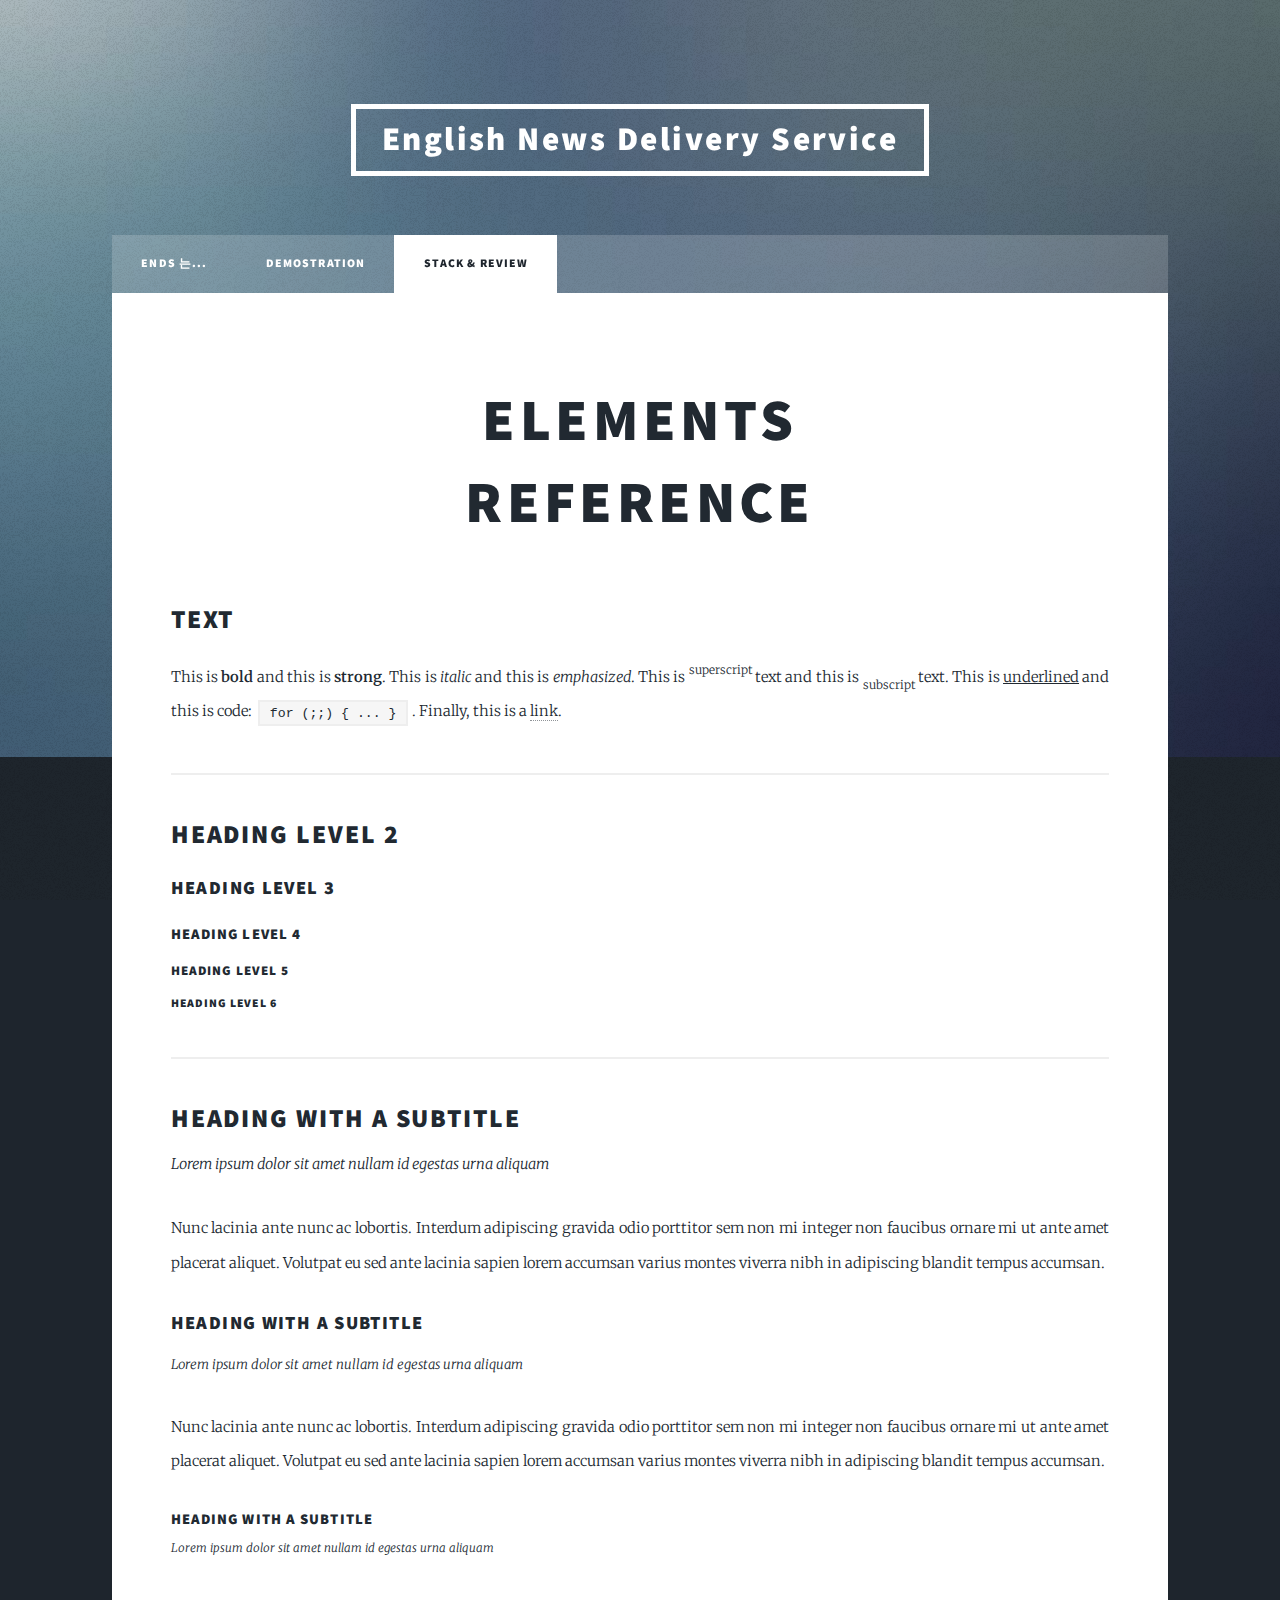
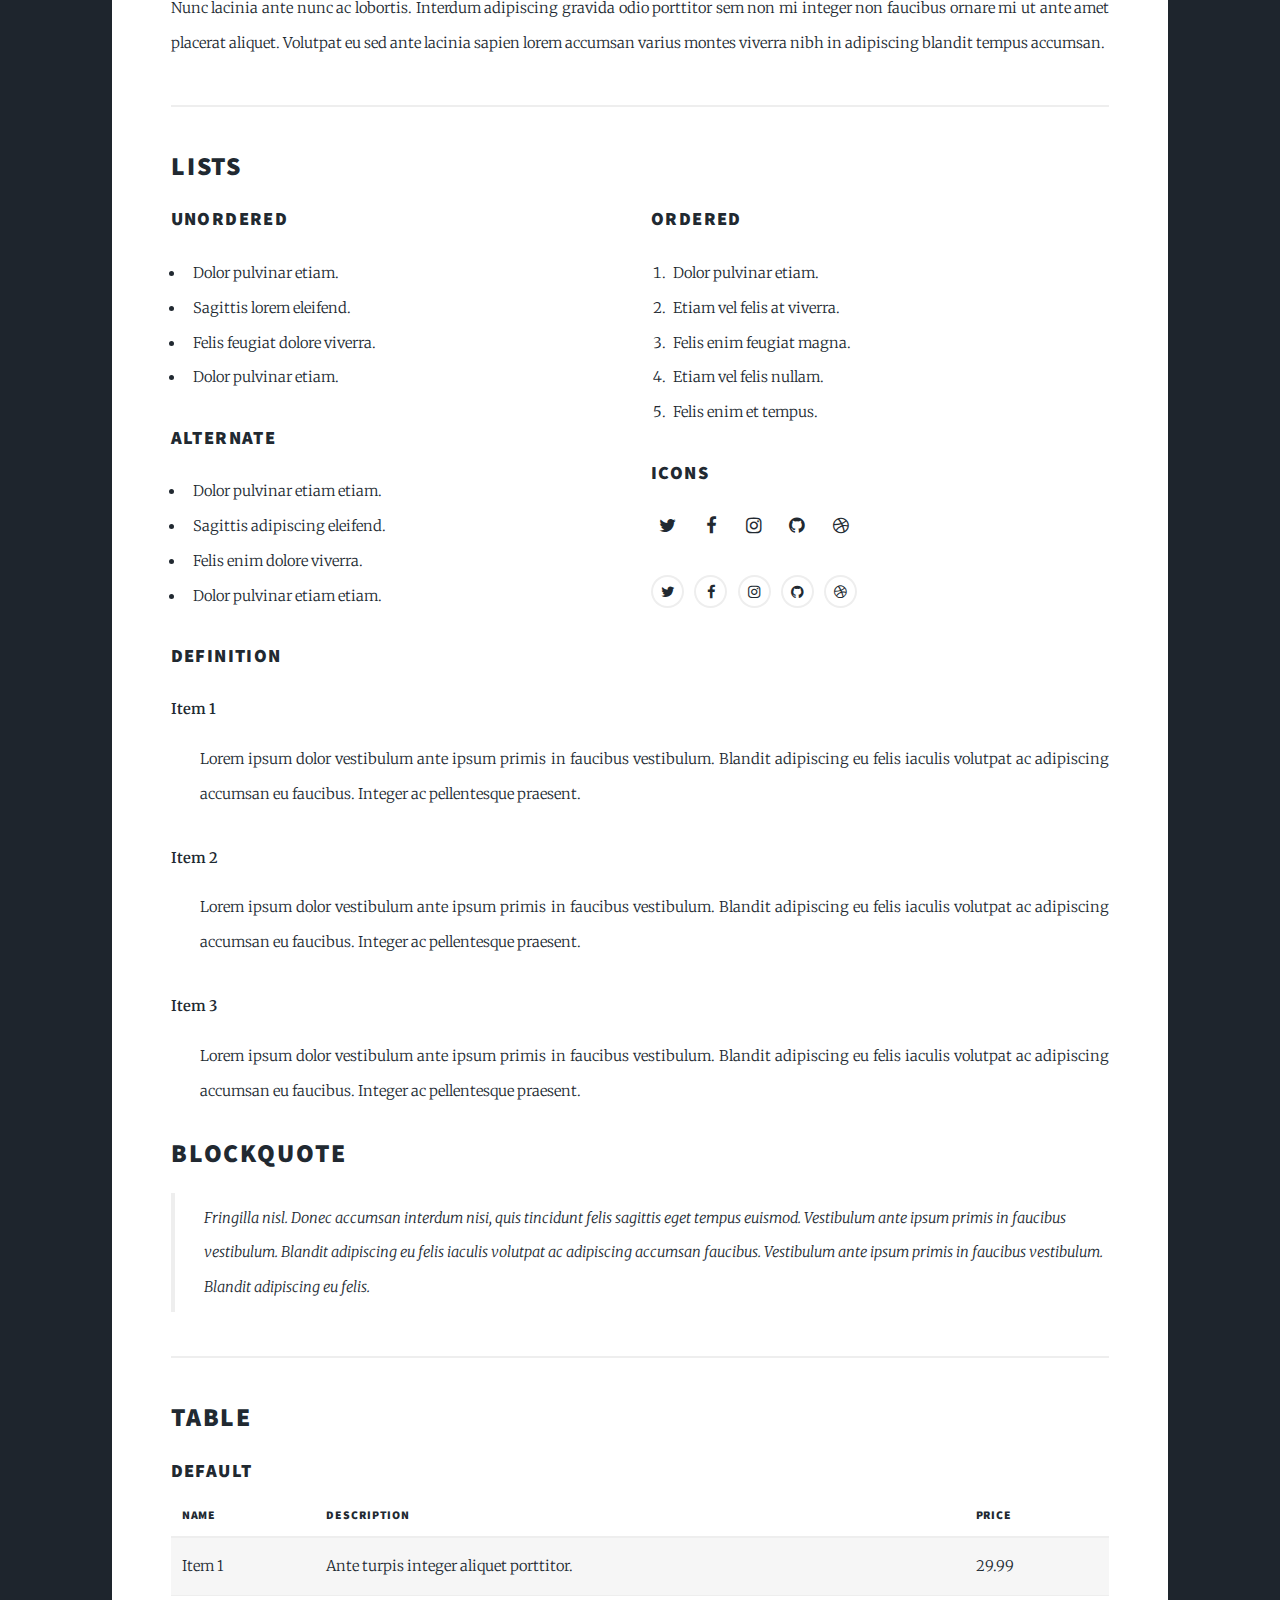
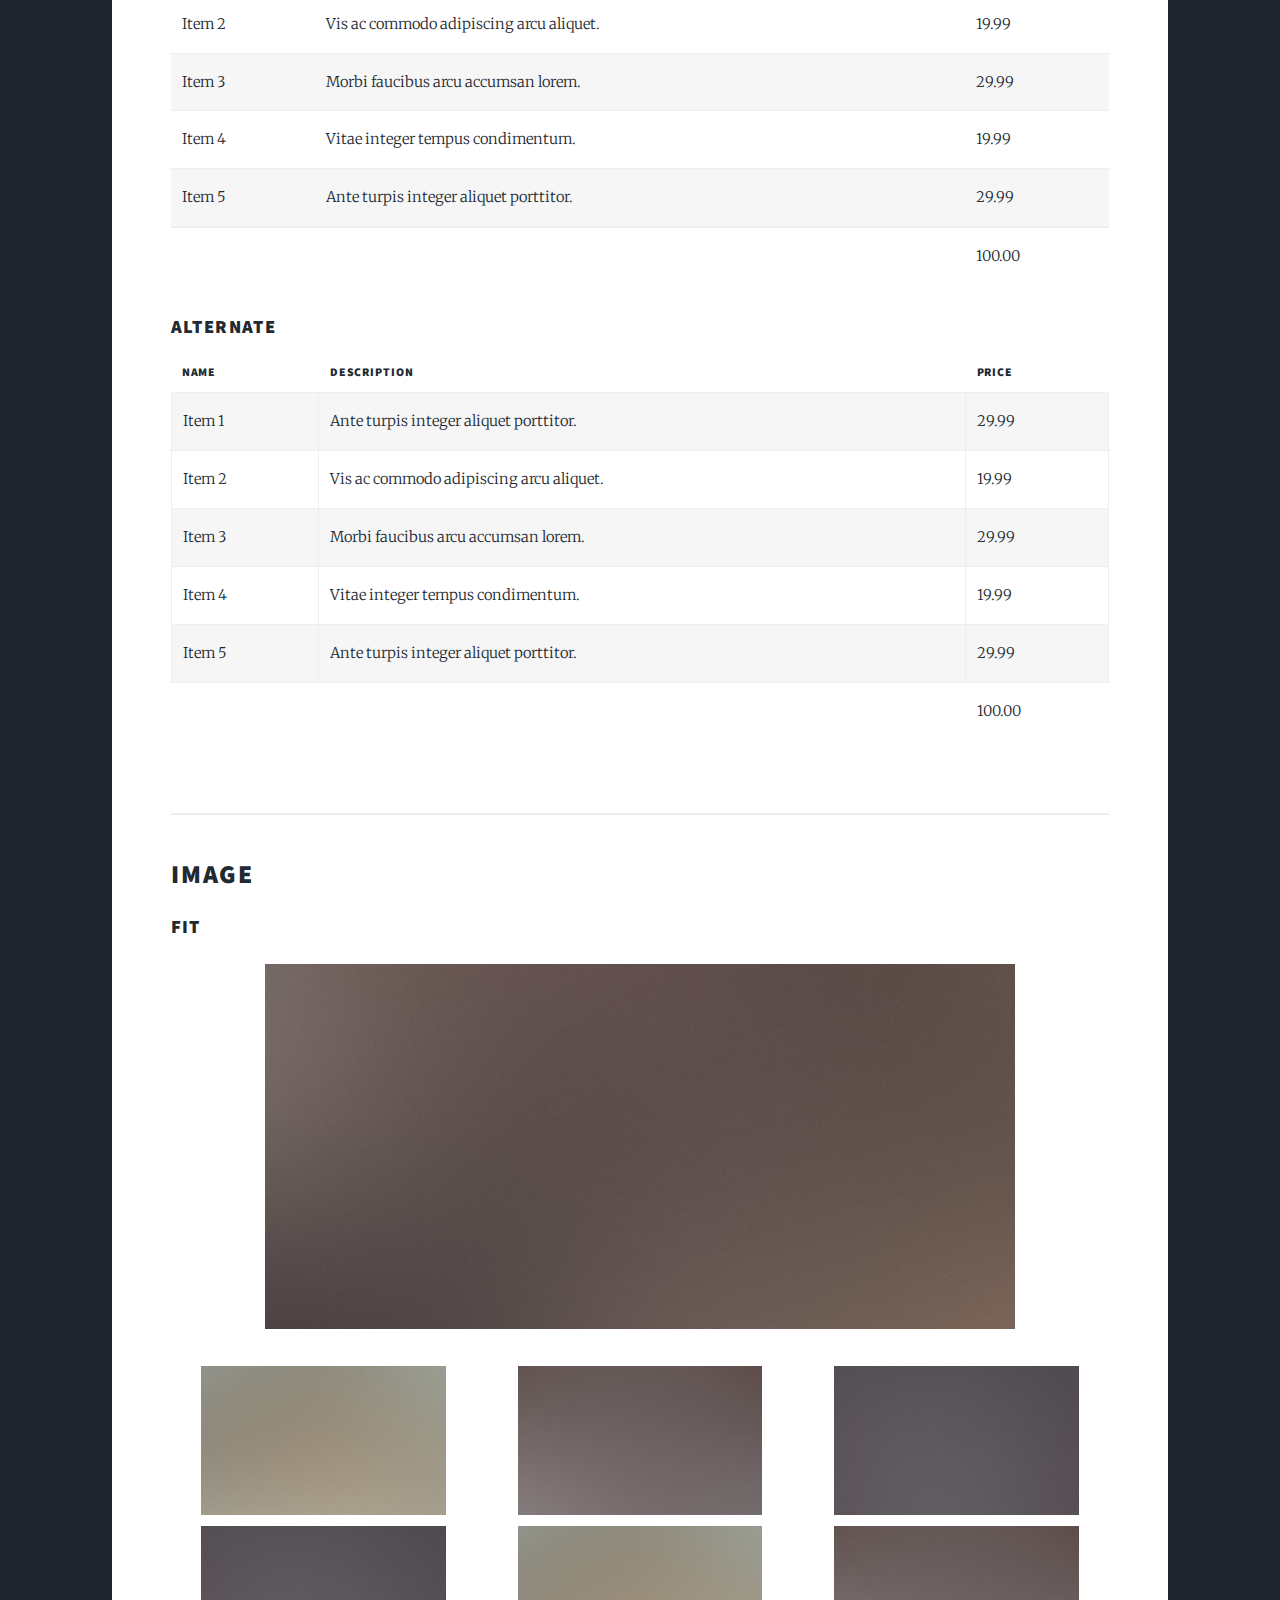
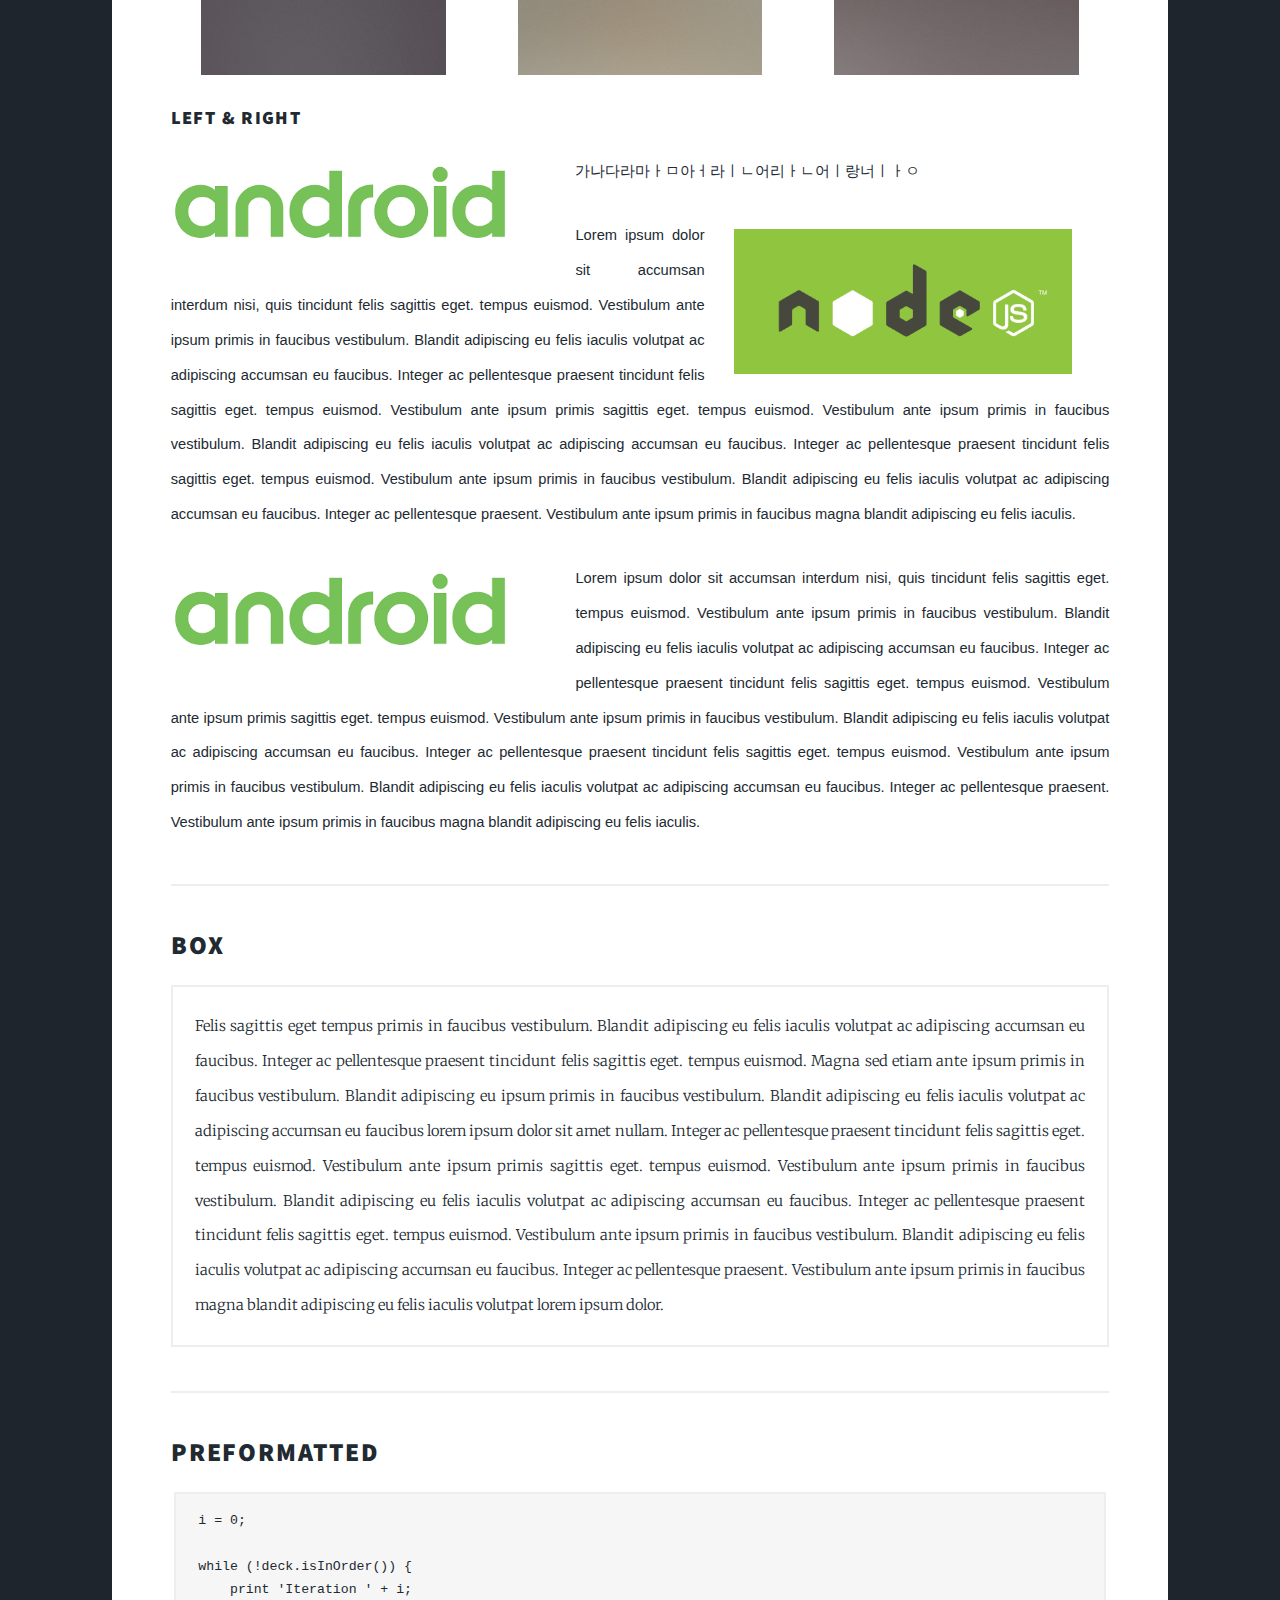
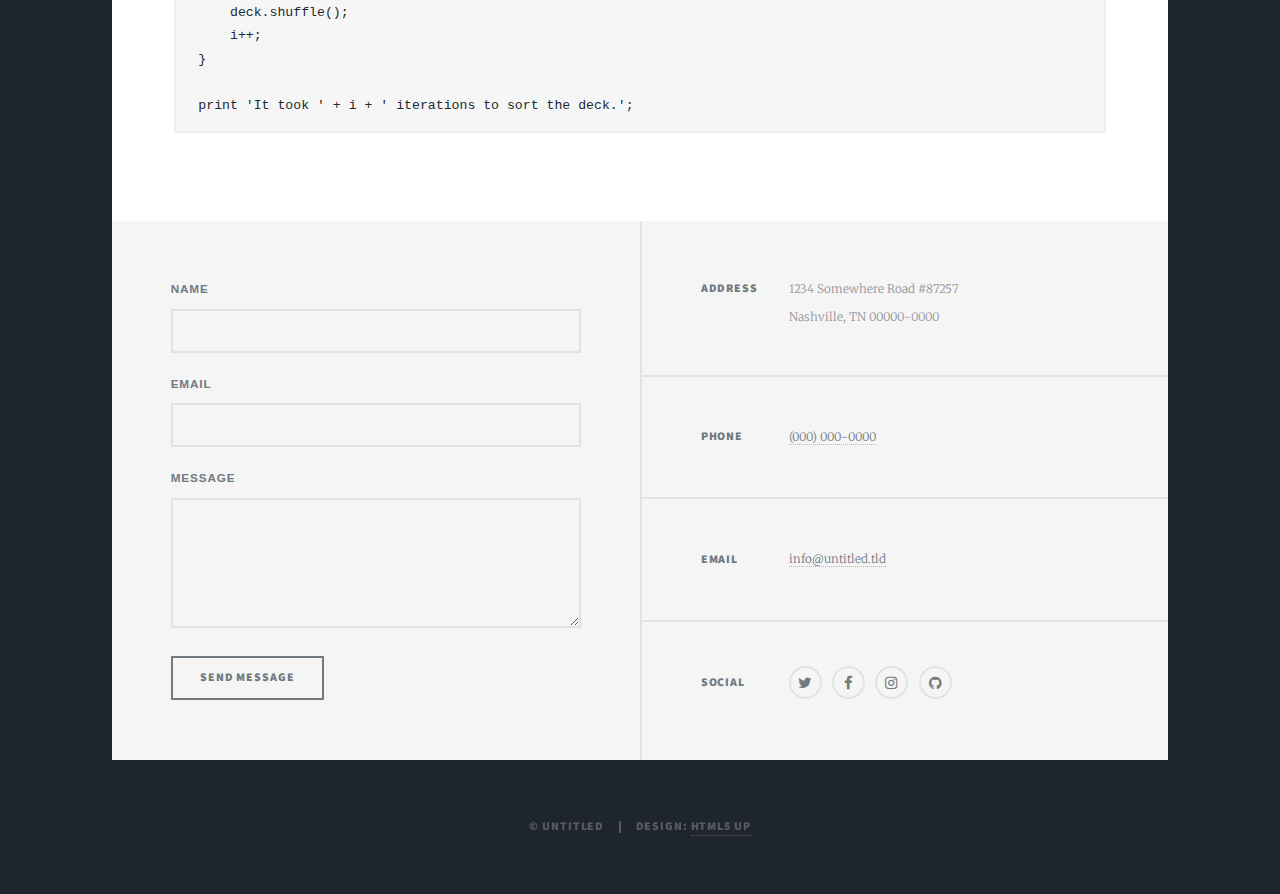
==== commit 0fc5863a: "Init Review" ====
--- a/elements.html
+++ b/elements.html
@@ -19,7 +19,7 @@
 
 				<!-- Header -->
 					<header id="header">
-						<a href="index.html" class="logo">Massively</a>
+						<a href="index.html" class="logo">English News Delivery Service</a>
 					</header>
 
 				<!-- Nav -->
@@ -28,12 +28,6 @@
 							<li><a href="main.html">ENDS 는...</a></li>
 							<li><a href="generic.html">Demostration</a></li>
 							<li class="active"><a href="elements.html">Stack & Review</a></li>
-						</ul>
-						<ul class="icons">
-							<li><a href="#" class="icon fa-twitter"><span class="label">Twitter</span></a></li>
-							<li><a href="#" class="icon fa-facebook"><span class="label">Facebook</span></a></li>
-							<li><a href="#" class="icon fa-instagram"><span class="label">Instagram</span></a></li>
-							<li><a href="#" class="icon fa-github"><span class="label">GitHub</span></a></li>
 						</ul>
 					</nav>
 
@@ -145,46 +139,6 @@
 										</dd>
 									</dl>
 
-									<h3>Actions</h3>
-									<ul class="actions">
-										<li><a href="#" class="button special">Special</a></li>
-										<li><a href="#" class="button">Default</a></li>
-									</ul>
-									<ul class="actions small">
-										<li><a href="#" class="button special small">Small</a></li>
-										<li><a href="#" class="button small">Small</a></li>
-									</ul>
-									<div class="row">
-										<div class="6u 12u$(small)">
-											<ul class="actions vertical">
-												<li><a href="#" class="button special">Default</a></li>
-												<li><a href="#" class="button">Default</a></li>
-											</ul>
-										</div>
-										<div class="6u 12u$(small)">
-											<ul class="actions vertical small">
-												<li><a href="#" class="button special small">Small</a></li>
-												<li><a href="#" class="button small">Small</a></li>
-											</ul>
-										</div>
-									</div>
-									<div class="row">
-										<div class="6u 12u$(small)">
-											<ul class="actions vertical">
-												<li><a href="#" class="button special fit">Default</a></li>
-												<li><a href="#" class="button fit">Default</a></li>
-											</ul>
-										</div>
-										<div class="6u$ 12u$(small)">
-											<ul class="actions vertical small">
-												<li><a href="#" class="button special small fit">Small</a></li>
-												<li><a href="#" class="button small fit">Small</a></li>
-											</ul>
-										</div>
-									</div>
-
-									<hr />
-
 								<!-- Blockquote -->
 									<h2>Blockquote</h2>
 									<blockquote>Fringilla nisl. Donec accumsan interdum nisi, quis tincidunt felis sagittis eget tempus euismod. Vestibulum ante ipsum primis in faucibus vestibulum. Blandit adipiscing eu felis iaculis volutpat ac adipiscing accumsan faucibus. Vestibulum ante ipsum primis in faucibus vestibulum. Blandit adipiscing eu felis.</blockquote>
@@ -285,97 +239,6 @@
 											</tfoot>
 										</table>
 									</div>
-
-									<hr />
-
-								<!-- Buttons -->
-									<h2>Buttons</h2>
-									<ul class="actions">
-										<li><a href="#" class="button special">Special</a></li>
-										<li><a href="#" class="button">Default</a></li>
-									</ul>
-									<ul class="actions">
-										<li><a href="#" class="button special big">Big</a></li>
-										<li><a href="#" class="button">Default</a></li>
-										<li><a href="#" class="button small">Small</a></li>
-									</ul>
-									<ul class="actions fit">
-										<li><a href="#" class="button special fit">Fit</a></li>
-										<li><a href="#" class="button fit">Fit</a></li>
-									</ul>
-									<ul class="actions fit small">
-										<li><a href="#" class="button special fit small">Fit + Small</a></li>
-										<li><a href="#" class="button fit small">Fit + Small</a></li>
-									</ul>
-									<ul class="actions">
-										<li><a href="#" class="button special icon fa-search">Icon</a></li>
-										<li><a href="#" class="button icon fa-download">Icon</a></li>
-									</ul>
-									<ul class="actions">
-										<li><span class="button special disabled">Special</span></li>
-										<li><span class="button disabled">Default</span></li>
-									</ul>
-
-									<hr />
-
-								<!-- Form -->
-									<h2>Form</h2>
-
-									<form method="post" action="#" class="alt">
-										<div class="row uniform">
-											<div class="6u 12u$(xsmall)">
-												<input type="text" name="demo-name" id="demo-name" value="" placeholder="Name" />
-											</div>
-											<div class="6u$ 12u$(xsmall)">
-												<input type="email" name="demo-email" id="demo-email" value="" placeholder="Email" />
-											</div>
-											<!-- Break -->
-											<div class="12u$">
-												<div class="select-wrapper">
-													<select name="demo-category" id="demo-category">
-														<option value="">- Category -</option>
-														<option value="1">Manufacturing</option>
-														<option value="1">Shipping</option>
-														<option value="1">Administration</option>
-														<option value="1">Human Resources</option>
-													</select>
-												</div>
-											</div>
-											<!-- Break -->
-											<div class="4u 12u$(small)">
-												<input type="radio" id="demo-priority-low" name="demo-priority" checked>
-												<label for="demo-priority-low">Low</label>
-											</div>
-											<div class="4u 12u$(small)">
-												<input type="radio" id="demo-priority-normal" name="demo-priority">
-												<label for="demo-priority-normal">Normal</label>
-											</div>
-											<div class="4u$ 12u$(small)">
-												<input type="radio" id="demo-priority-high" name="demo-priority">
-												<label for="demo-priority-high">High</label>
-											</div>
-											<!-- Break -->
-											<div class="6u 12u$(small)">
-												<input type="checkbox" id="demo-copy" name="demo-copy">
-												<label for="demo-copy">Email me a copy</label>
-											</div>
-											<div class="6u$ 12u$(small)">
-												<input type="checkbox" id="demo-human" name="demo-human" checked>
-												<label for="demo-human">I am a human</label>
-											</div>
-											<!-- Break -->
-											<div class="12u$">
-												<textarea name="demo-message" id="demo-message" placeholder="Enter your message" rows="6"></textarea>
-											</div>
-											<!-- Break -->
-											<div class="12u$">
-												<ul class="actions">
-													<li><input type="submit" value="Send Message" class="special" /></li>
-													<li><input type="reset" value="Reset" /></li>
-												</ul>
-											</div>
-										</div>
-									</form>
 
 									<hr />
 
@@ -393,16 +256,14 @@
 											<div class="4u"><span class="image fit"><img src="images/pic04.jpg" alt="" /></span></div>
 											<div class="4u"><span class="image fit"><img src="images/pic02.jpg" alt="" /></span></div>
 											<div class="4u$"><span class="image fit"><img src="images/pic03.jpg" alt="" /></span></div>
-											<!-- Break -->
-											<div class="4u"><span class="image fit"><img src="images/pic03.jpg" alt="" /></span></div>
-											<div class="4u"><span class="image fit"><img src="images/pic04.jpg" alt="" /></span></div>
-											<div class="4u$"><span class="image fit"><img src="images/pic02.jpg" alt="" /></span></div>
+
 										</div>
 									</div>
 
 									<h3>Left &amp; Right</h3>
-									<p><span class="image left"><img src="images/pic08.jpg" alt="" /></span>Lorem ipsum dolor sit accumsan interdum nisi, quis tincidunt felis sagittis eget. tempus euismod. Vestibulum ante ipsum primis in faucibus vestibulum. Blandit adipiscing eu felis iaculis volutpat ac adipiscing accumsan eu faucibus. Integer ac pellentesque praesent tincidunt felis sagittis eget. tempus euismod. Vestibulum ante ipsum primis sagittis eget. tempus euismod. Vestibulum ante ipsum primis in faucibus vestibulum. Blandit adipiscing eu felis iaculis volutpat ac adipiscing accumsan eu faucibus. Integer ac pellentesque praesent tincidunt felis sagittis eget. tempus euismod. Vestibulum ante ipsum primis in faucibus vestibulum. Blandit adipiscing eu felis iaculis volutpat ac adipiscing accumsan eu faucibus. Integer ac pellentesque praesent. Vestibulum ante ipsum primis in faucibus magna blandit adipiscing eu felis iaculis.</p>
-									<p><span class="image right"><img src="images/pic09.jpg" alt="" /></span>Lorem ipsum dolor sit accumsan interdum nisi, quis tincidunt felis sagittis eget. tempus euismod. Vestibulum ante ipsum primis in faucibus vestibulum. Blandit adipiscing eu felis iaculis volutpat ac adipiscing accumsan eu faucibus. Integer ac pellentesque praesent tincidunt felis sagittis eget. tempus euismod. Vestibulum ante ipsum primis sagittis eget. tempus euismod. Vestibulum ante ipsum primis in faucibus vestibulum. Blandit adipiscing eu felis iaculis volutpat ac adipiscing accumsan eu faucibus. Integer ac pellentesque praesent tincidunt felis sagittis eget. tempus euismod. Vestibulum ante ipsum primis in faucibus vestibulum. Blandit adipiscing eu felis iaculis volutpat ac adipiscing accumsan eu faucibus. Integer ac pellentesque praesent. Vestibulum ante ipsum primis in faucibus magna blandit adipiscing eu felis iaculis.</p>
+                                    <p style="font-family: Helvetica"><span class="image left"><img src="images/android.png" alt="" /></span>가나다라마ㅏㅁ아ㅓ라ㅣㄴ어리ㅏㄴ어ㅣ랑너ㅣㅏㅇ</p>
+									<p style="font-family: Helvetica"><span class="image right"><img src="images/node.jpg" alt="" /></span>Lorem ipsum dolor sit accumsan interdum nisi, quis tincidunt felis sagittis eget. tempus euismod. Vestibulum ante ipsum primis in faucibus vestibulum. Blandit adipiscing eu felis iaculis volutpat ac adipiscing accumsan eu faucibus. Integer ac pellentesque praesent tincidunt felis sagittis eget. tempus euismod. Vestibulum ante ipsum primis sagittis eget. tempus euismod. Vestibulum ante ipsum primis in faucibus vestibulum. Blandit adipiscing eu felis iaculis volutpat ac adipiscing accumsan eu faucibus. Integer ac pellentesque praesent tincidunt felis sagittis eget. tempus euismod. Vestibulum ante ipsum primis in faucibus vestibulum. Blandit adipiscing eu felis iaculis volutpat ac adipiscing accumsan eu faucibus. Integer ac pellentesque praesent. Vestibulum ante ipsum primis in faucibus magna blandit adipiscing eu felis iaculis.</p>
+                                    <p style="font-family: Helvetica"><span class="image left"><img src="images/android.png" alt="" /></span>Lorem ipsum dolor sit accumsan interdum nisi, quis tincidunt felis sagittis eget. tempus euismod. Vestibulum ante ipsum primis in faucibus vestibulum. Blandit adipiscing eu felis iaculis volutpat ac adipiscing accumsan eu faucibus. Integer ac pellentesque praesent tincidunt felis sagittis eget. tempus euismod. Vestibulum ante ipsum primis sagittis eget. tempus euismod. Vestibulum ante ipsum primis in faucibus vestibulum. Blandit adipiscing eu felis iaculis volutpat ac adipiscing accumsan eu faucibus. Integer ac pellentesque praesent tincidunt felis sagittis eget. tempus euismod. Vestibulum ante ipsum primis in faucibus vestibulum. Blandit adipiscing eu felis iaculis volutpat ac adipiscing accumsan eu faucibus. Integer ac pellentesque praesent. Vestibulum ante ipsum primis in faucibus magna blandit adipiscing eu felis iaculis.</p>
 
 									<hr />
 
--- a/assets/css/main.css
+++ b/assets/css/main.css
@@ -3403,7 +3403,7 @@
 			letter-spacing: 0.075em;
 			line-height: 1;
 			padding: 1rem 1.75rem;
-			text-transform: uppercase;
+/*			text-transform: uppercase;*/
 			visibility: visible;
 		}
 
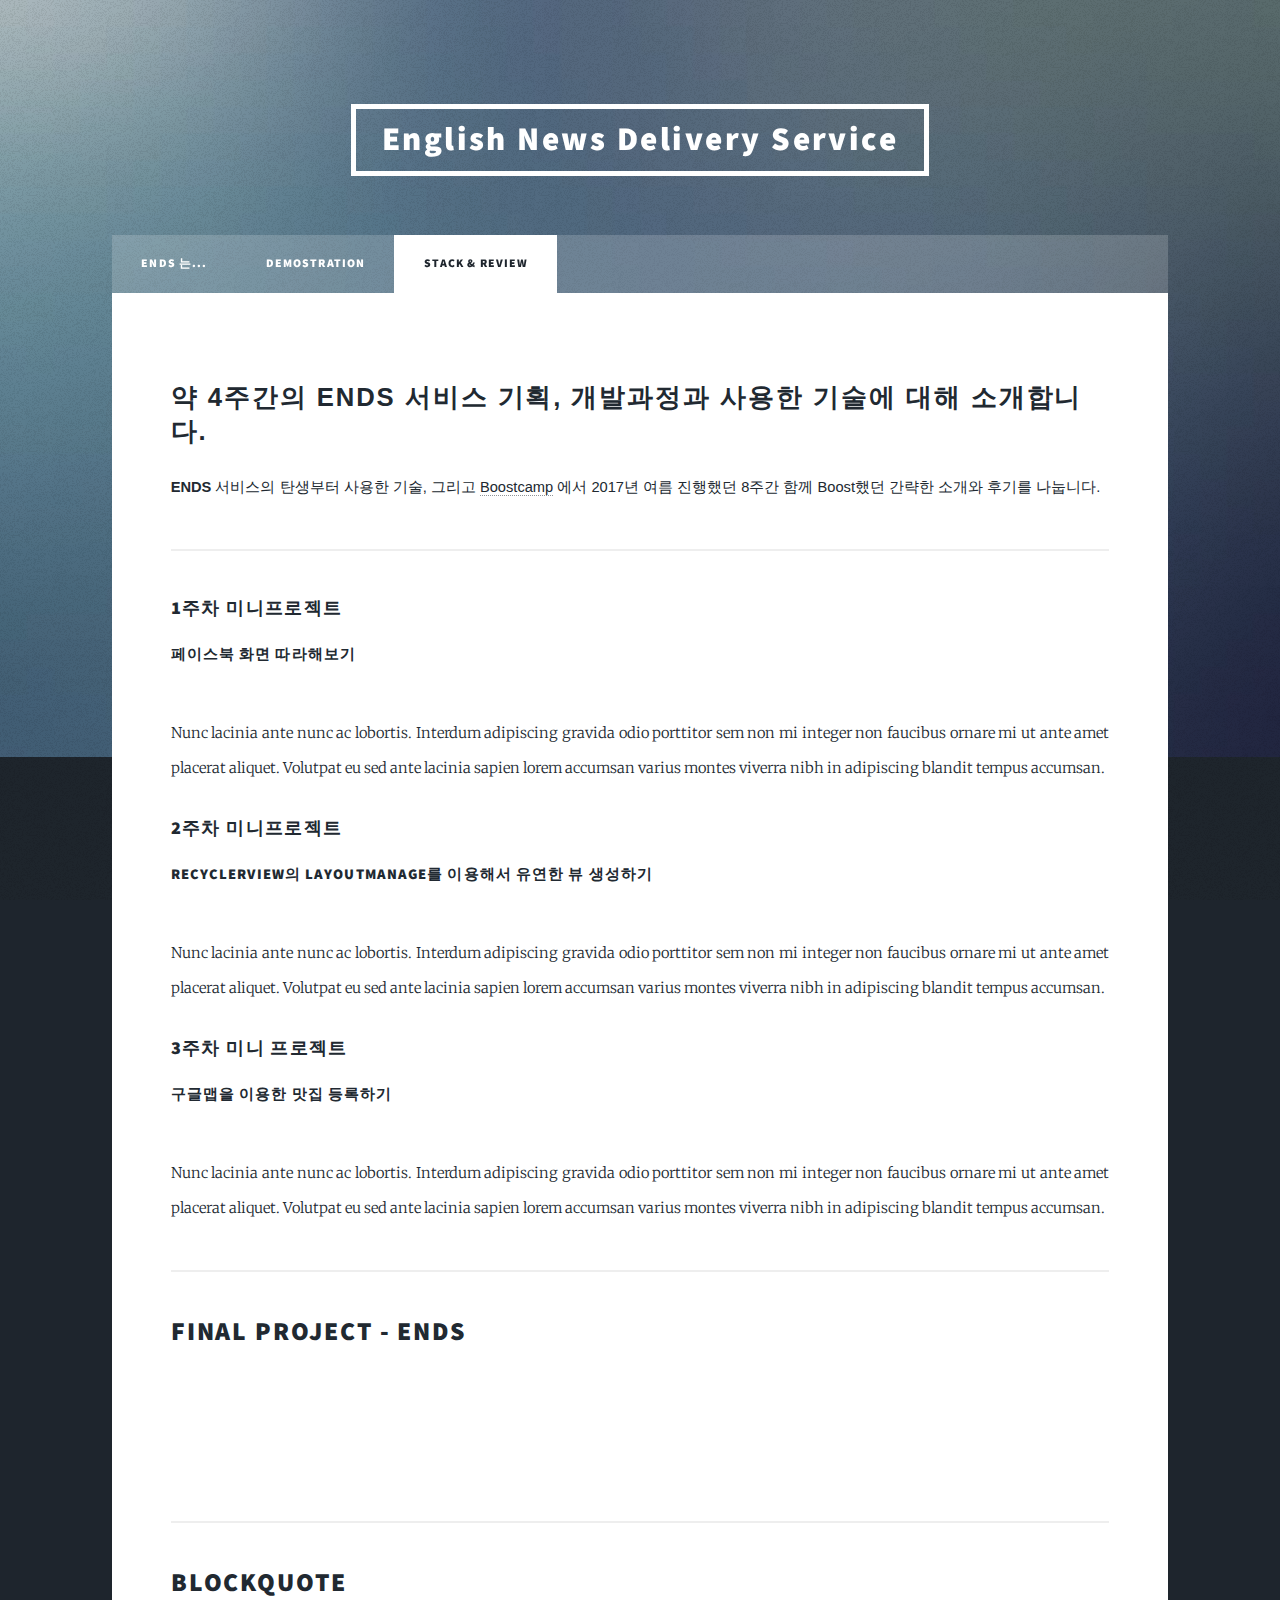
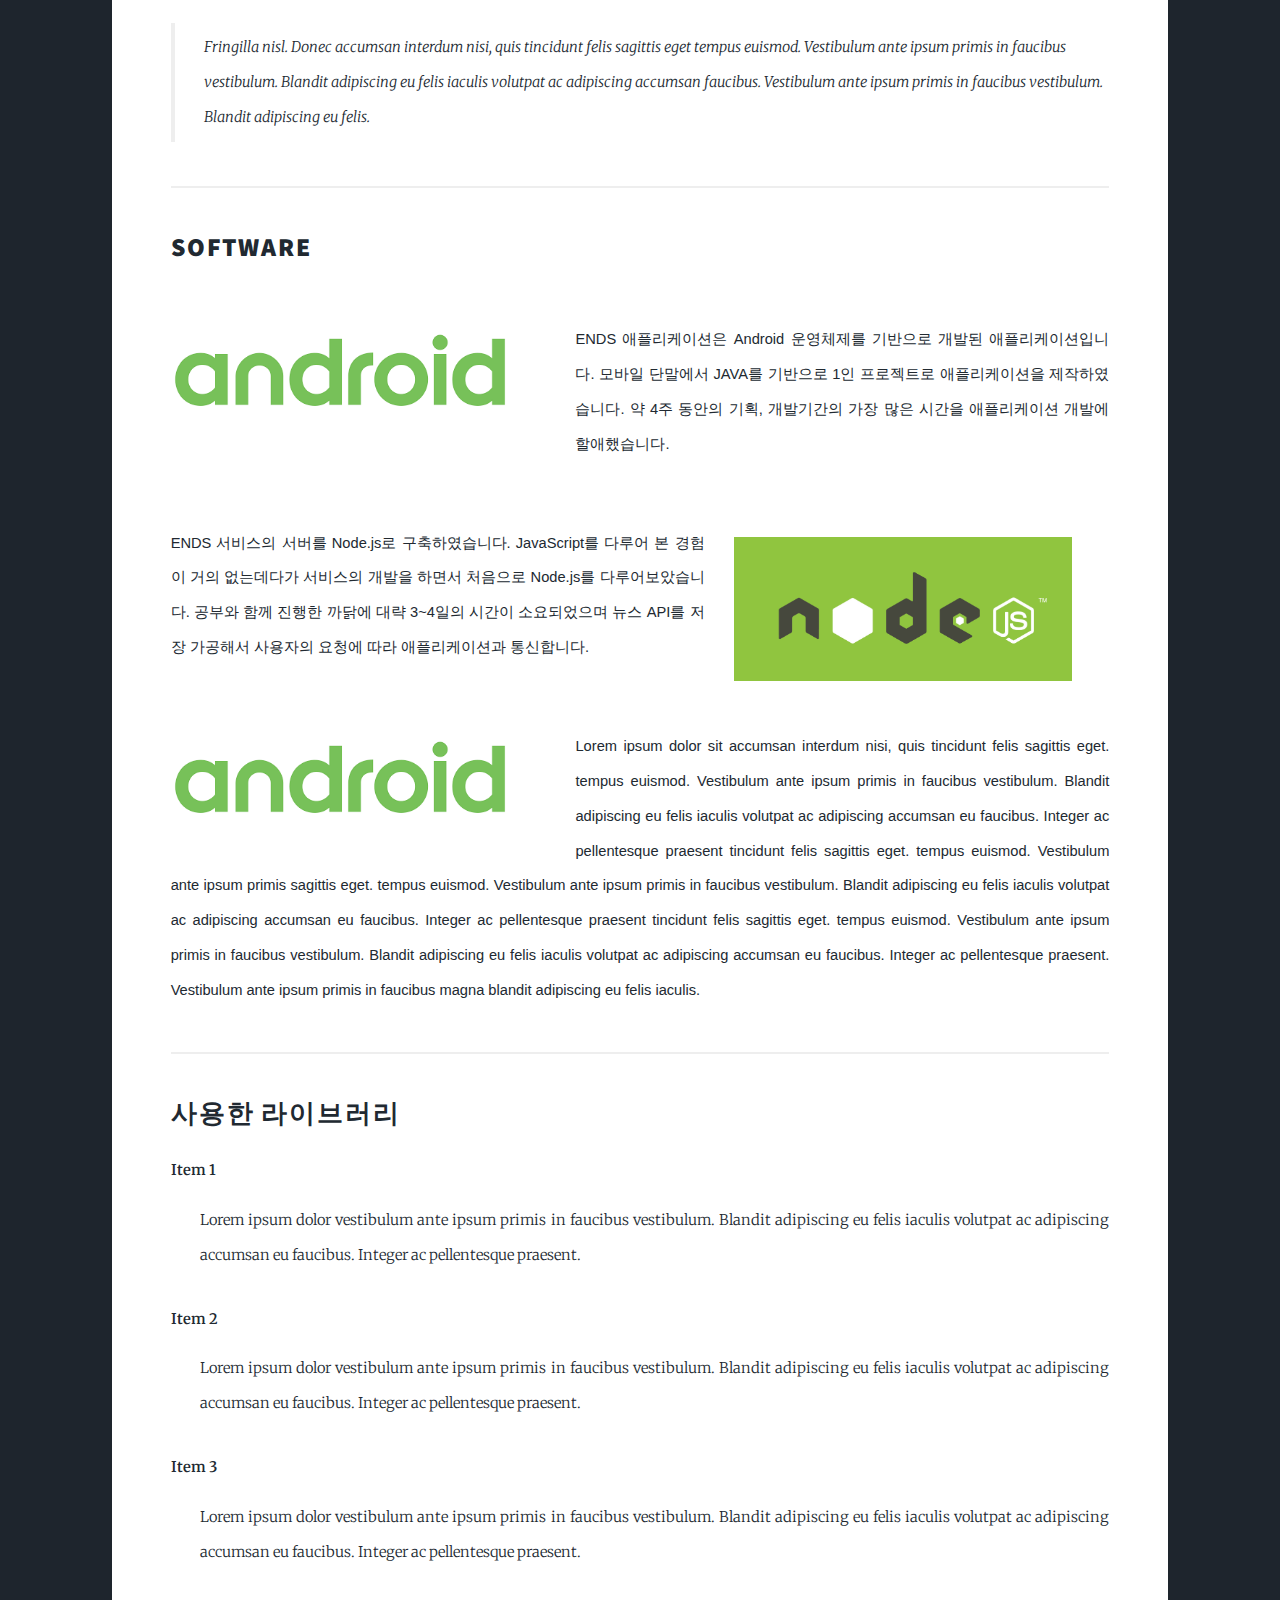
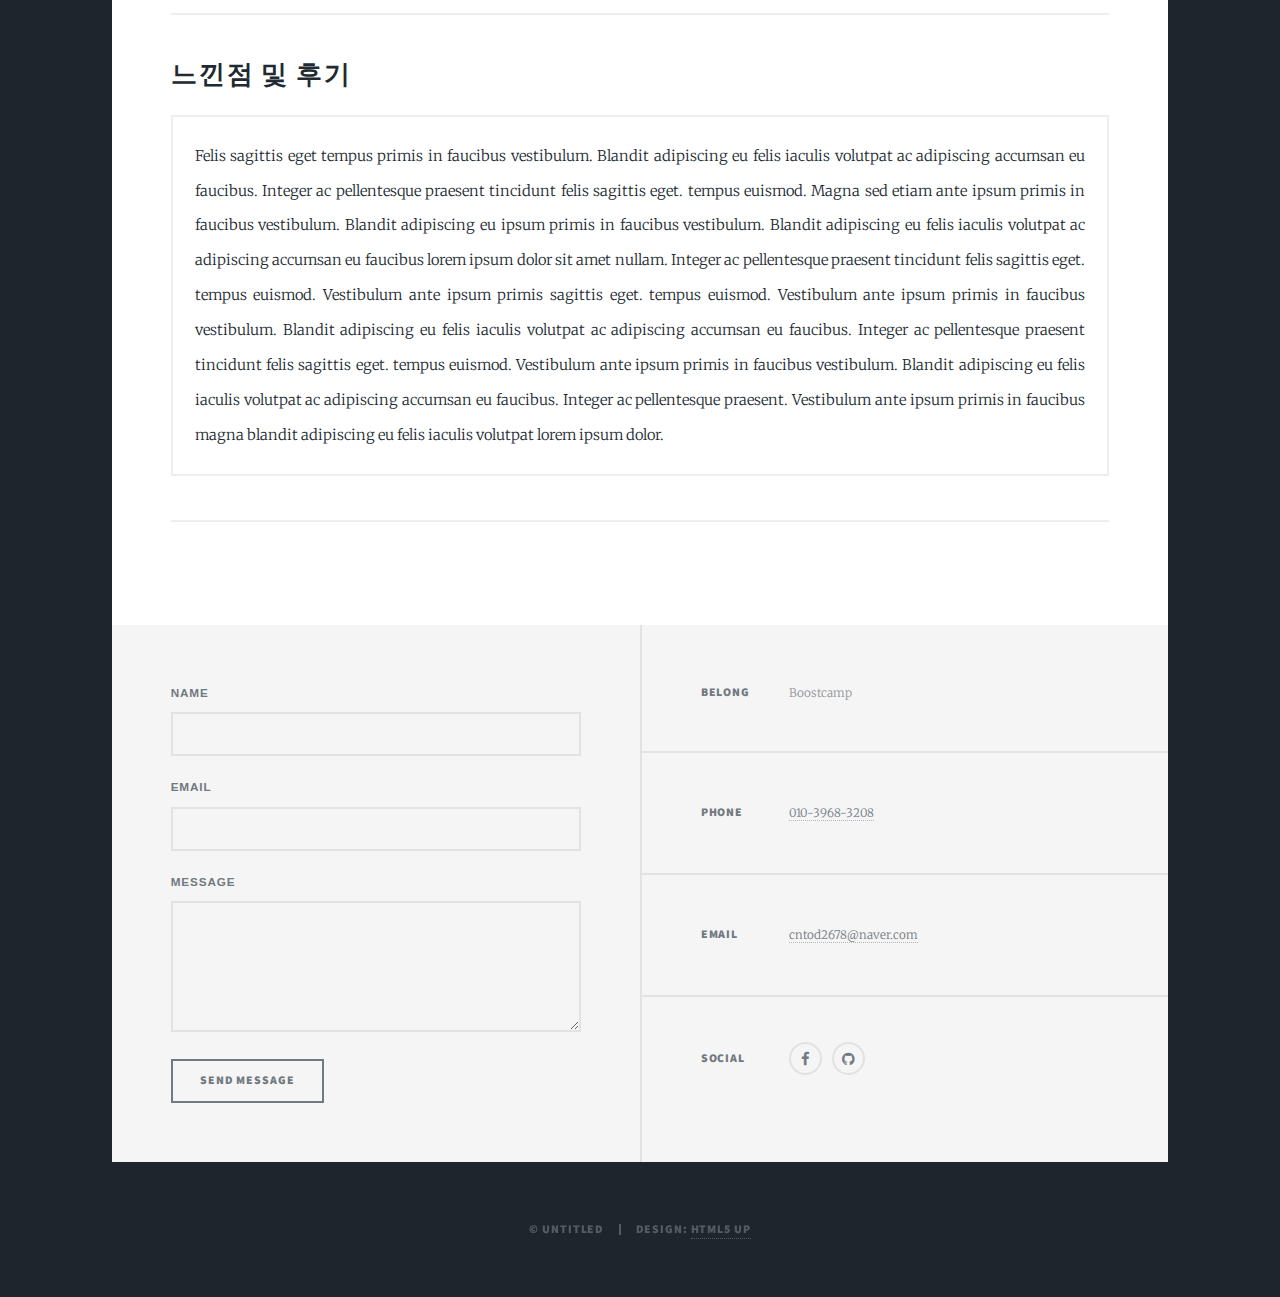
==== commit fbb7b432: "edit review" ====
--- a/elements.html
+++ b/elements.html
@@ -36,94 +36,52 @@
 
 						<!-- Post -->
 							<section class="post">
-								<header class="major">
-									<h1>Elements<br />
-									Reference</h1>
-								</header>
+						
+								    <h2 style="font-family: Helvetica">약 4주간의 ENDS 서비스 기획, 개발과정과 사용한 기술에 대해 소개합니다.</h2>
+                                    <p style="font-family: Helvetica"><b>ENDS</b> 서비스의 탄생부터 사용한 기술, 그리고 <a href="http://boostcamp.connect.or.kr/main.html">Boostcamp</a> 에서 2017년 여름 진행했던 8주간 함께 Boost했던 간략한 소개와 후기를 나눕니다.</p>
 
-								<!-- Text stuff -->
-									<h2>Text</h2>
-									<p>This is <b>bold</b> and this is <strong>strong</strong>. This is <i>italic</i> and this is <em>emphasized</em>.
-									This is <sup>superscript</sup> text and this is <sub>subscript</sub> text.
-									This is <u>underlined</u> and this is code: <code>for (;;) { ... }</code>.
-									Finally, this is a <a href="#">link</a>.</p>
 									<hr />
-									<h2>Heading Level 2</h2>
-									<h3>Heading Level 3</h3>
-									<h4>Heading Level 4</h4>
-									<h5>Heading Level 5</h5>
-									<h6>Heading Level 6</h6>
-									<hr />
+								
 									<header>
-										<h2>Heading with a Subtitle</h2>
-										<p>Lorem ipsum dolor sit amet nullam id egestas urna aliquam</p>
+										<h3>1주차 미니프로젝트</h3>
+										<h4>페이스북 화면 따라해보기</h4><br>
 									</header>
 									<p>Nunc lacinia ante nunc ac lobortis. Interdum adipiscing gravida odio porttitor sem non mi integer non faucibus ornare mi ut ante amet placerat aliquet. Volutpat eu sed ante lacinia sapien lorem accumsan varius montes viverra nibh in adipiscing blandit tempus accumsan.</p>
 									<header>
-										<h3>Heading with a Subtitle</h3>
-										<p>Lorem ipsum dolor sit amet nullam id egestas urna aliquam</p>
+										<h3>2주차 미니프로젝트</h3>
+										<h4>RecyclerView의 LayoutManage를 이용해서 유연한 뷰 생성하기</h4><br>
 									</header>
 									<p>Nunc lacinia ante nunc ac lobortis. Interdum adipiscing gravida odio porttitor sem non mi integer non faucibus ornare mi ut ante amet placerat aliquet. Volutpat eu sed ante lacinia sapien lorem accumsan varius montes viverra nibh in adipiscing blandit tempus accumsan.</p>
 									<header>
-										<h4>Heading with a Subtitle</h4>
-										<p>Lorem ipsum dolor sit amet nullam id egestas urna aliquam</p>
+										<h3>3주차 미니 프로젝트</h3>
+										<h4>구글맵을 이용한 맛집 등록하기</h4><br>
 									</header>
 									<p>Nunc lacinia ante nunc ac lobortis. Interdum adipiscing gravida odio porttitor sem non mi integer non faucibus ornare mi ut ante amet placerat aliquet. Volutpat eu sed ante lacinia sapien lorem accumsan varius montes viverra nibh in adipiscing blandit tempus accumsan.</p>
 
 									<hr />
 
-								<!-- Lists -->
-									<h2>Lists</h2>
-									<div class="row">
-										<div class="6u 12u$(small)">
+								<!-- Image -->
+									<h2>FINAL Project - ENDS</h2><br>
+									<span class="image fit"><img src="images/ends_001.png" alt="" /></span><br>
+                                    <hr>
+                                
+                                <!-- Blockquote -->
+									<h2>Blockquote</h2>
+									   <blockquote>Fringilla nisl. Donec accumsan interdum nisi, quis tincidunt felis sagittis eget tempus euismod. Vestibulum ante ipsum primis in faucibus vestibulum. Blandit adipiscing eu felis iaculis volutpat ac adipiscing accumsan faucibus. Vestibulum ante ipsum primis in faucibus vestibulum. Blandit adipiscing eu felis.</blockquote>
+									<hr />
+                                
+                                <!-- Software -->
+									<h2>Software</h2>
+                                    <br>
+                                    <p style="font-family: Helvetica"><span class="image left"><img src="images/android.png" alt="" /></span>ENDS 애플리케이션은 Android 운영체제를 기반으로 개발된 애플리케이션입니다. 모바일 단말에서 JAVA를 기반으로 1인 프로젝트로 애플리케이션을 제작하였습니다. 약 4주 동안의 기획, 개발기간의 가장 많은 시간을 애플리케이션 개발에 할애했습니다.</p>
+                                    <br>
+									<p style="font-family: Helvetica"><span class="image right"><img src="images/node.jpg" alt="" /></span>ENDS 서비스의 서버를 Node.js로 구축하였습니다. JavaScript를 다루어 본 경험이 거의 없는데다가 서비스의 개발을 하면서 처음으로 Node.js를 다루어보았습니다. 공부와 함께 진행한 까닭에 대략 3~4일의 시간이 소요되었으며 뉴스 API를 저장 가공해서 사용자의 요청에 따라 애플리케이션과 통신합니다.  </p>
+                                    <br>
+                                    <p style="font-family: Helvetica"><span class="image left"><img src="images/android.png" alt="" /></span>Lorem ipsum dolor sit accumsan interdum nisi, quis tincidunt felis sagittis eget. tempus euismod. Vestibulum ante ipsum primis in faucibus vestibulum. Blandit adipiscing eu felis iaculis volutpat ac adipiscing accumsan eu faucibus. Integer ac pellentesque praesent tincidunt felis sagittis eget. tempus euismod. Vestibulum ante ipsum primis sagittis eget. tempus euismod. Vestibulum ante ipsum primis in faucibus vestibulum. Blandit adipiscing eu felis iaculis volutpat ac adipiscing accumsan eu faucibus. Integer ac pellentesque praesent tincidunt felis sagittis eget. tempus euismod. Vestibulum ante ipsum primis in faucibus vestibulum. Blandit adipiscing eu felis iaculis volutpat ac adipiscing accumsan eu faucibus. Integer ac pellentesque praesent. Vestibulum ante ipsum primis in faucibus magna blandit adipiscing eu felis iaculis.</p>
+									<hr />
+                                
 
-											<h3>Unordered</h3>
-											<ul>
-												<li>Dolor pulvinar etiam.</li>
-												<li>Sagittis lorem eleifend.</li>
-												<li>Felis feugiat dolore viverra.</li>
-												<li>Dolor pulvinar etiam.</li>
-											</ul>
-
-											<h3>Alternate</h3>
-											<ul class="alt">
-												<li>Dolor pulvinar etiam etiam.</li>
-												<li>Sagittis adipiscing eleifend.</li>
-												<li>Felis enim dolore viverra.</li>
-												<li>Dolor pulvinar etiam etiam.</li>
-											</ul>
-
-										</div>
-										<div class="6u$ 12u$(small)">
-
-											<h3>Ordered</h3>
-											<ol>
-												<li>Dolor pulvinar etiam.</li>
-												<li>Etiam vel felis at viverra.</li>
-												<li>Felis enim feugiat magna.</li>
-												<li>Etiam vel felis nullam.</li>
-												<li>Felis enim et tempus.</li>
-											</ol>
-
-											<h3>Icons</h3>
-											<ul class="icons">
-												<li><a href="#" class="icon fa-twitter"><span class="label">Twitter</span></a></li>
-												<li><a href="#" class="icon fa-facebook"><span class="label">Facebook</span></a></li>
-												<li><a href="#" class="icon fa-instagram"><span class="label">Instagram</span></a></li>
-												<li><a href="#" class="icon fa-github"><span class="label">Github</span></a></li>
-												<li><a href="#" class="icon fa-dribbble"><span class="label">Dribbble</span></a></li>
-											</ul>
-											<ul class="icons alt">
-												<li><a href="#" class="icon alt fa-twitter"><span class="label">Twitter</span></a></li>
-												<li><a href="#" class="icon alt fa-facebook"><span class="label">Facebook</span></a></li>
-												<li><a href="#" class="icon alt fa-instagram"><span class="label">Instagram</span></a></li>
-												<li><a href="#" class="icon alt fa-github"><span class="label">Github</span></a></li>
-												<li><a href="#" class="icon alt fa-dribbble"><span class="label">Dribbble</span></a></li>
-											</ul>
-
-										</div>
-									</div>
-									<h3>Definition</h3>
+                                    <h2>사용한 라이브러리</h2>
 									<dl>
 										<dt>Item 1</dt>
 										<dd>
@@ -138,157 +96,17 @@
 											<p>Lorem ipsum dolor vestibulum ante ipsum primis in faucibus vestibulum. Blandit adipiscing eu felis iaculis volutpat ac adipiscing accumsan eu faucibus. Integer ac pellentesque praesent.</p>
 										</dd>
 									</dl>
-
-								<!-- Blockquote -->
-									<h2>Blockquote</h2>
-									<blockquote>Fringilla nisl. Donec accumsan interdum nisi, quis tincidunt felis sagittis eget tempus euismod. Vestibulum ante ipsum primis in faucibus vestibulum. Blandit adipiscing eu felis iaculis volutpat ac adipiscing accumsan faucibus. Vestibulum ante ipsum primis in faucibus vestibulum. Blandit adipiscing eu felis.</blockquote>
-
-									<hr />
-
-								<!-- Table -->
-									<h2>Table</h2>
-
-									<h3>Default</h3>
-									<div class="table-wrapper">
-										<table>
-											<thead>
-												<tr>
-													<th>Name</th>
-													<th>Description</th>
-													<th>Price</th>
-												</tr>
-											</thead>
-											<tbody>
-												<tr>
-													<td>Item 1</td>
-													<td>Ante turpis integer aliquet porttitor.</td>
-													<td>29.99</td>
-												</tr>
-												<tr>
-													<td>Item 2</td>
-													<td>Vis ac commodo adipiscing arcu aliquet.</td>
-													<td>19.99</td>
-												</tr>
-												<tr>
-													<td>Item 3</td>
-													<td> Morbi faucibus arcu accumsan lorem.</td>
-													<td>29.99</td>
-												</tr>
-												<tr>
-													<td>Item 4</td>
-													<td>Vitae integer tempus condimentum.</td>
-													<td>19.99</td>
-												</tr>
-												<tr>
-													<td>Item 5</td>
-													<td>Ante turpis integer aliquet porttitor.</td>
-													<td>29.99</td>
-												</tr>
-											</tbody>
-											<tfoot>
-												<tr>
-													<td colspan="2"></td>
-													<td>100.00</td>
-												</tr>
-											</tfoot>
-										</table>
-									</div>
-
-									<h3>Alternate</h3>
-									<div class="table-wrapper">
-										<table class="alt">
-											<thead>
-												<tr>
-													<th>Name</th>
-													<th>Description</th>
-													<th>Price</th>
-												</tr>
-											</thead>
-											<tbody>
-												<tr>
-													<td>Item 1</td>
-													<td>Ante turpis integer aliquet porttitor.</td>
-													<td>29.99</td>
-												</tr>
-												<tr>
-													<td>Item 2</td>
-													<td>Vis ac commodo adipiscing arcu aliquet.</td>
-													<td>19.99</td>
-												</tr>
-												<tr>
-													<td>Item 3</td>
-													<td> Morbi faucibus arcu accumsan lorem.</td>
-													<td>29.99</td>
-												</tr>
-												<tr>
-													<td>Item 4</td>
-													<td>Vitae integer tempus condimentum.</td>
-													<td>19.99</td>
-												</tr>
-												<tr>
-													<td>Item 5</td>
-													<td>Ante turpis integer aliquet porttitor.</td>
-													<td>29.99</td>
-												</tr>
-											</tbody>
-											<tfoot>
-												<tr>
-													<td colspan="2"></td>
-													<td>100.00</td>
-												</tr>
-											</tfoot>
-										</table>
-									</div>
-
-									<hr />
-
-								<!-- Image -->
-									<h2>Image</h2>
-
-									<h3>Fit</h3>
-									<span class="image fit"><img src="images/pic01.jpg" alt="" /></span>
-									<div class="box alt">
-										<div class="row 50% uniform">
-											<div class="4u"><span class="image fit"><img src="images/pic02.jpg" alt="" /></span></div>
-											<div class="4u"><span class="image fit"><img src="images/pic03.jpg" alt="" /></span></div>
-											<div class="4u$"><span class="image fit"><img src="images/pic04.jpg" alt="" /></span></div>
-											<!-- Break -->
-											<div class="4u"><span class="image fit"><img src="images/pic04.jpg" alt="" /></span></div>
-											<div class="4u"><span class="image fit"><img src="images/pic02.jpg" alt="" /></span></div>
-											<div class="4u$"><span class="image fit"><img src="images/pic03.jpg" alt="" /></span></div>
-
-										</div>
-									</div>
-
-									<h3>Left &amp; Right</h3>
-                                    <p style="font-family: Helvetica"><span class="image left"><img src="images/android.png" alt="" /></span>가나다라마ㅏㅁ아ㅓ라ㅣㄴ어리ㅏㄴ어ㅣ랑너ㅣㅏㅇ</p>
-									<p style="font-family: Helvetica"><span class="image right"><img src="images/node.jpg" alt="" /></span>Lorem ipsum dolor sit accumsan interdum nisi, quis tincidunt felis sagittis eget. tempus euismod. Vestibulum ante ipsum primis in faucibus vestibulum. Blandit adipiscing eu felis iaculis volutpat ac adipiscing accumsan eu faucibus. Integer ac pellentesque praesent tincidunt felis sagittis eget. tempus euismod. Vestibulum ante ipsum primis sagittis eget. tempus euismod. Vestibulum ante ipsum primis in faucibus vestibulum. Blandit adipiscing eu felis iaculis volutpat ac adipiscing accumsan eu faucibus. Integer ac pellentesque praesent tincidunt felis sagittis eget. tempus euismod. Vestibulum ante ipsum primis in faucibus vestibulum. Blandit adipiscing eu felis iaculis volutpat ac adipiscing accumsan eu faucibus. Integer ac pellentesque praesent. Vestibulum ante ipsum primis in faucibus magna blandit adipiscing eu felis iaculis.</p>
-                                    <p style="font-family: Helvetica"><span class="image left"><img src="images/android.png" alt="" /></span>Lorem ipsum dolor sit accumsan interdum nisi, quis tincidunt felis sagittis eget. tempus euismod. Vestibulum ante ipsum primis in faucibus vestibulum. Blandit adipiscing eu felis iaculis volutpat ac adipiscing accumsan eu faucibus. Integer ac pellentesque praesent tincidunt felis sagittis eget. tempus euismod. Vestibulum ante ipsum primis sagittis eget. tempus euismod. Vestibulum ante ipsum primis in faucibus vestibulum. Blandit adipiscing eu felis iaculis volutpat ac adipiscing accumsan eu faucibus. Integer ac pellentesque praesent tincidunt felis sagittis eget. tempus euismod. Vestibulum ante ipsum primis in faucibus vestibulum. Blandit adipiscing eu felis iaculis volutpat ac adipiscing accumsan eu faucibus. Integer ac pellentesque praesent. Vestibulum ante ipsum primis in faucibus magna blandit adipiscing eu felis iaculis.</p>
-
-									<hr />
+                                    <hr />
 
 								<!-- Box -->
-									<h2>Box</h2>
+									<h2>느낀점 및 후기</h2>
 									<div class="box">
 										<p>Felis sagittis eget tempus primis in faucibus vestibulum. Blandit adipiscing eu felis iaculis volutpat ac adipiscing accumsan eu faucibus. Integer ac pellentesque praesent tincidunt felis sagittis eget. tempus euismod. Magna sed etiam ante ipsum primis in faucibus vestibulum. Blandit adipiscing eu ipsum primis in faucibus vestibulum. Blandit adipiscing eu felis iaculis volutpat ac adipiscing accumsan eu faucibus lorem ipsum dolor sit amet nullam. Integer ac pellentesque praesent tincidunt felis sagittis eget. tempus euismod. Vestibulum ante ipsum primis sagittis eget. tempus euismod. Vestibulum ante ipsum primis in faucibus vestibulum. Blandit adipiscing eu felis iaculis volutpat ac adipiscing accumsan eu faucibus. Integer ac pellentesque praesent tincidunt felis sagittis eget. tempus euismod. Vestibulum ante ipsum primis in faucibus vestibulum. Blandit adipiscing eu felis iaculis volutpat ac adipiscing accumsan eu faucibus. Integer ac pellentesque praesent. Vestibulum ante ipsum primis in faucibus magna blandit adipiscing eu felis iaculis volutpat lorem ipsum dolor.</p>
 									</div>
 
 									<hr />
 
-								<!-- Preformatted Code -->
-									<h2>Preformatted</h2>
-									<pre><code>i = 0;
-
-while (!deck.isInOrder()) {
-    print 'Iteration ' + i;
-    deck.shuffle();
-    i++;
-}
-
-print 'It took ' + i + ' iterations to sort the deck.';
-</code></pre>
-
-							</section>
+								</section>
 
 					</div>
 
@@ -315,25 +133,22 @@
 						</section>
 						<section class="split contact">
 							<section class="alt">
-								<h3>Address</h3>
-								<p>1234 Somewhere Road #87257<br />
-								Nashville, TN 00000-0000</p>
+								<h3>Belong</h3>
+								<p>Boostcamp</p>
 							</section>
 							<section>
 								<h3>Phone</h3>
-								<p><a href="#">(000) 000-0000</a></p>
+								<p><a href="#">010-3968-3208</a></p>
 							</section>
 							<section>
 								<h3>Email</h3>
-								<p><a href="#">info@untitled.tld</a></p>
+								<p><a href="#">cntod2678@naver.com</a></p>
 							</section>
 							<section>
 								<h3>Social</h3>
 								<ul class="icons alt">
-									<li><a href="#" class="icon alt fa-twitter"><span class="label">Twitter</span></a></li>
-									<li><a href="#" class="icon alt fa-facebook"><span class="label">Facebook</span></a></li>
-									<li><a href="#" class="icon alt fa-instagram"><span class="label">Instagram</span></a></li>
-									<li><a href="#" class="icon alt fa-github"><span class="label">GitHub</span></a></li>
+									<li><a href="https://www.facebook.com/profile.php?id=100002383619226" class="icon alt fa-facebook"><span class="label">Facebook</span></a></li>
+									<li><a href="https://github.com/cntod2678" class="icon alt fa-github"><span class="label">GitHub</span></a></li>
 								</ul>
 							</section>
 						</section>
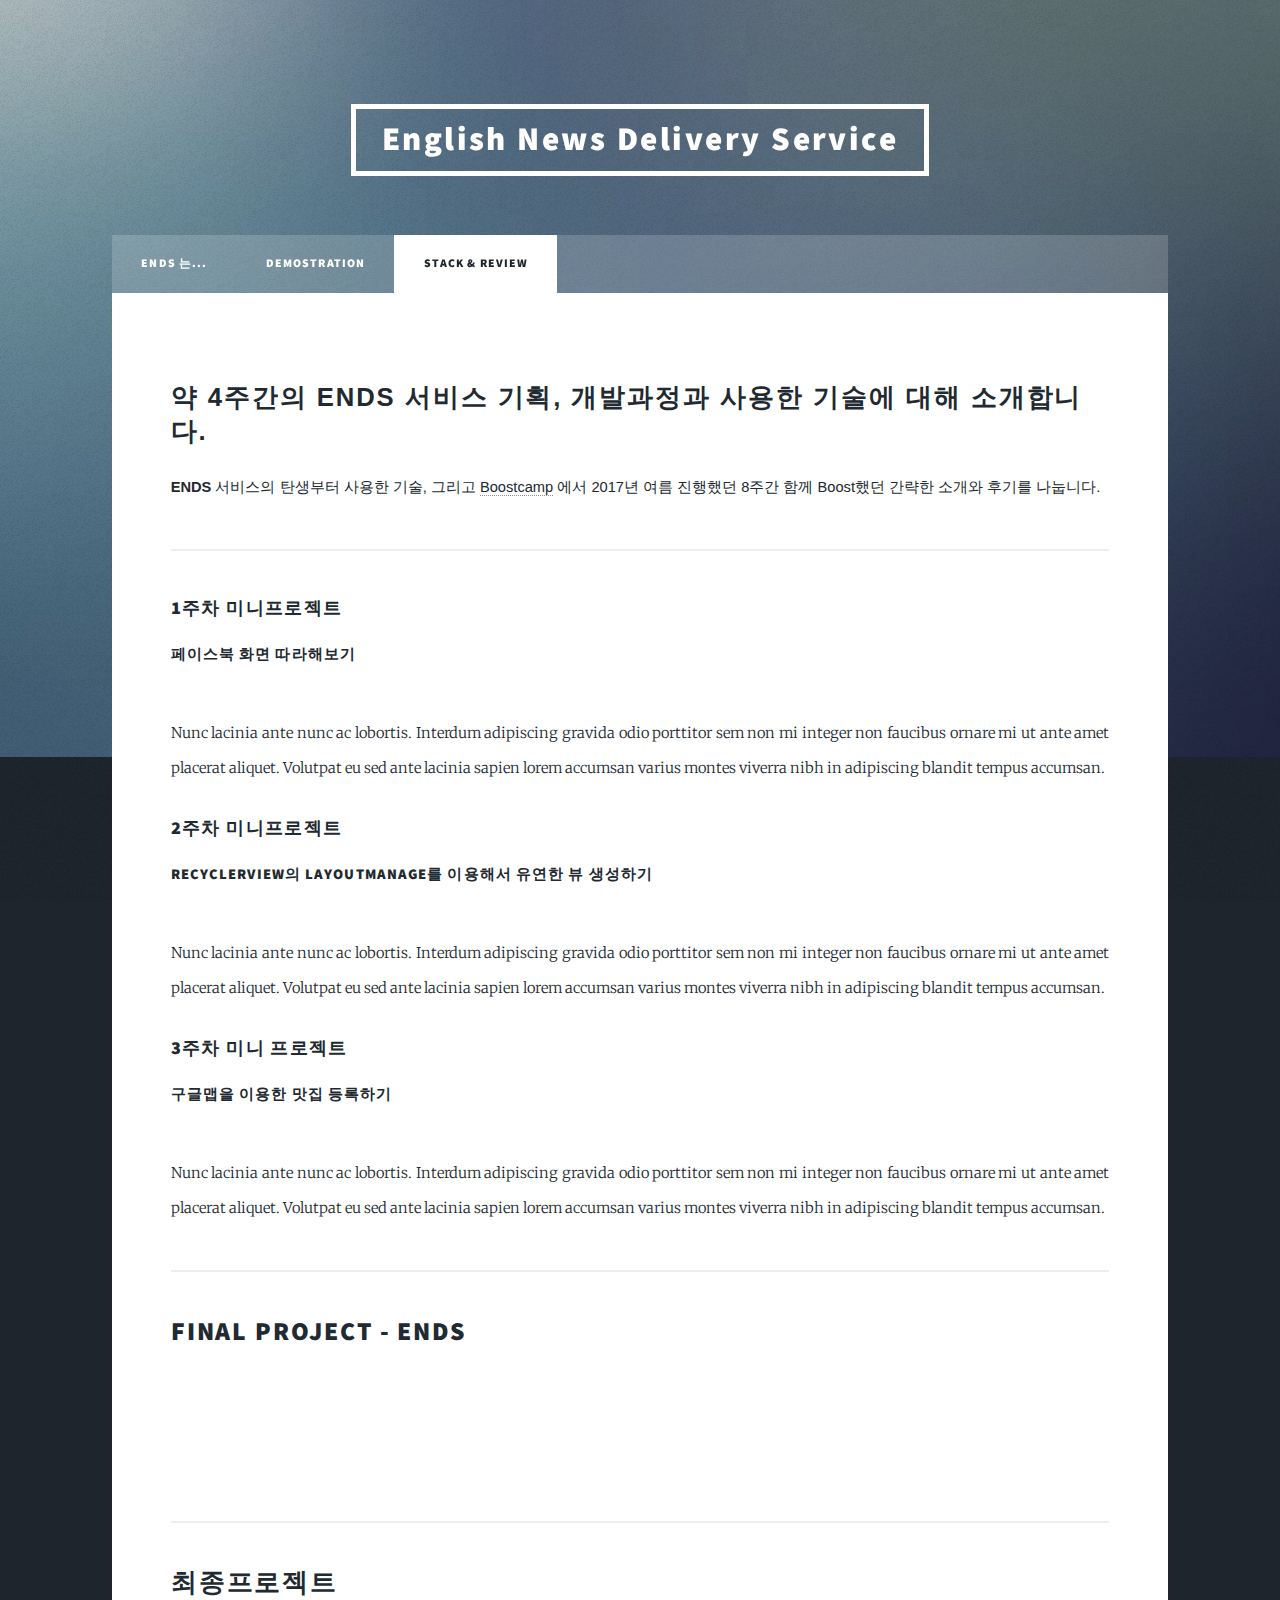
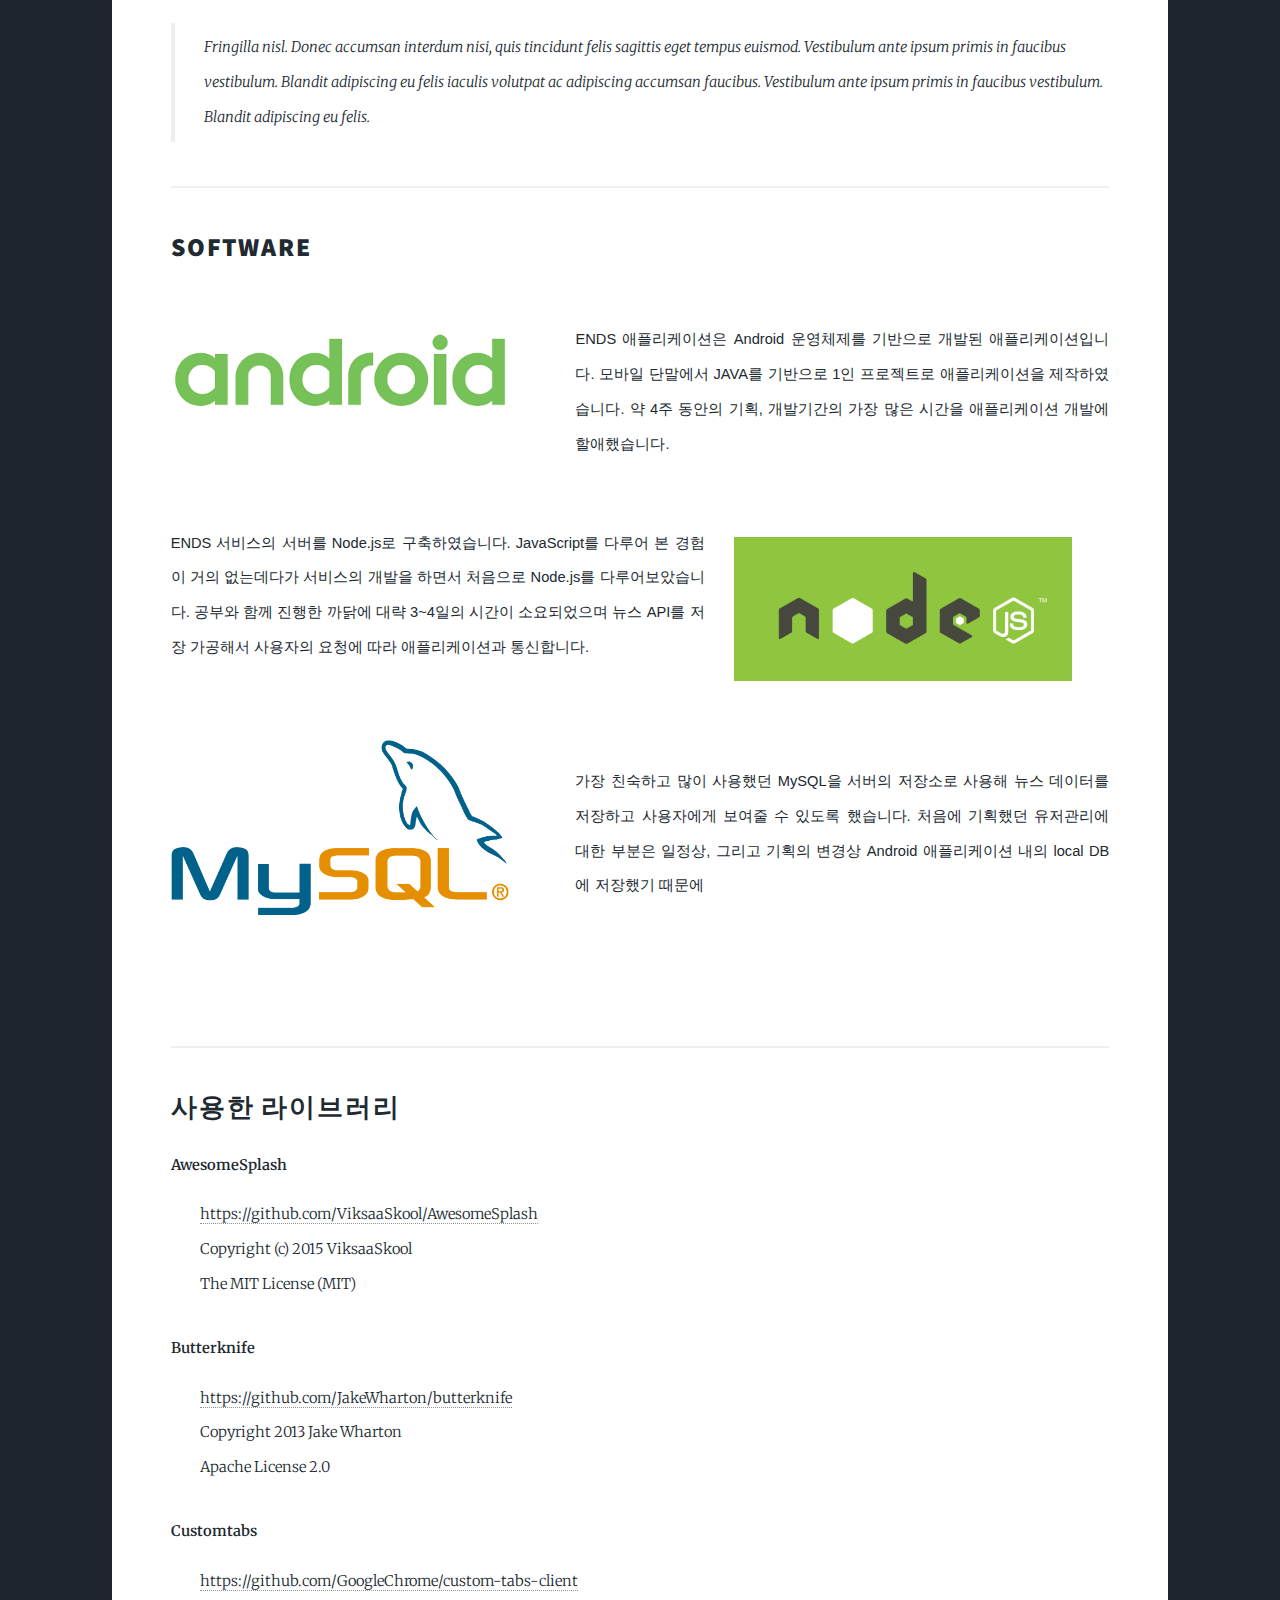
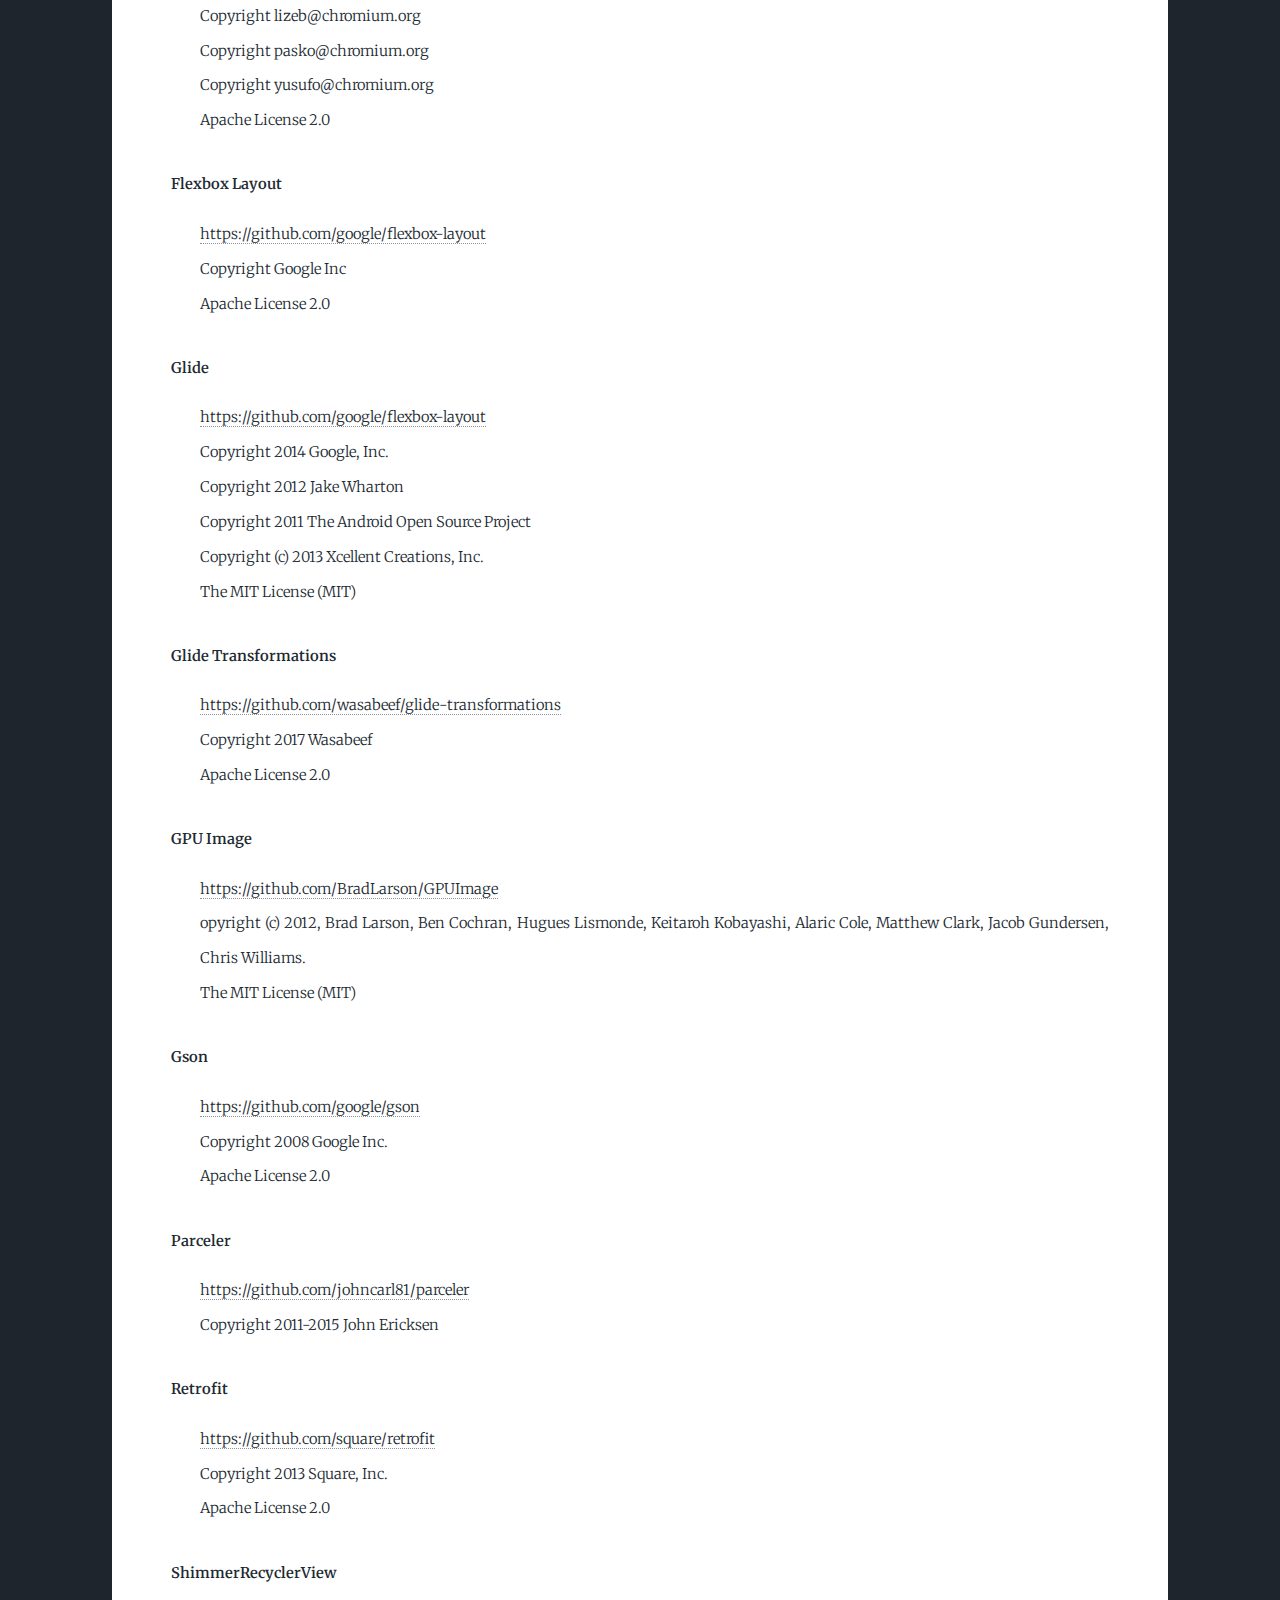
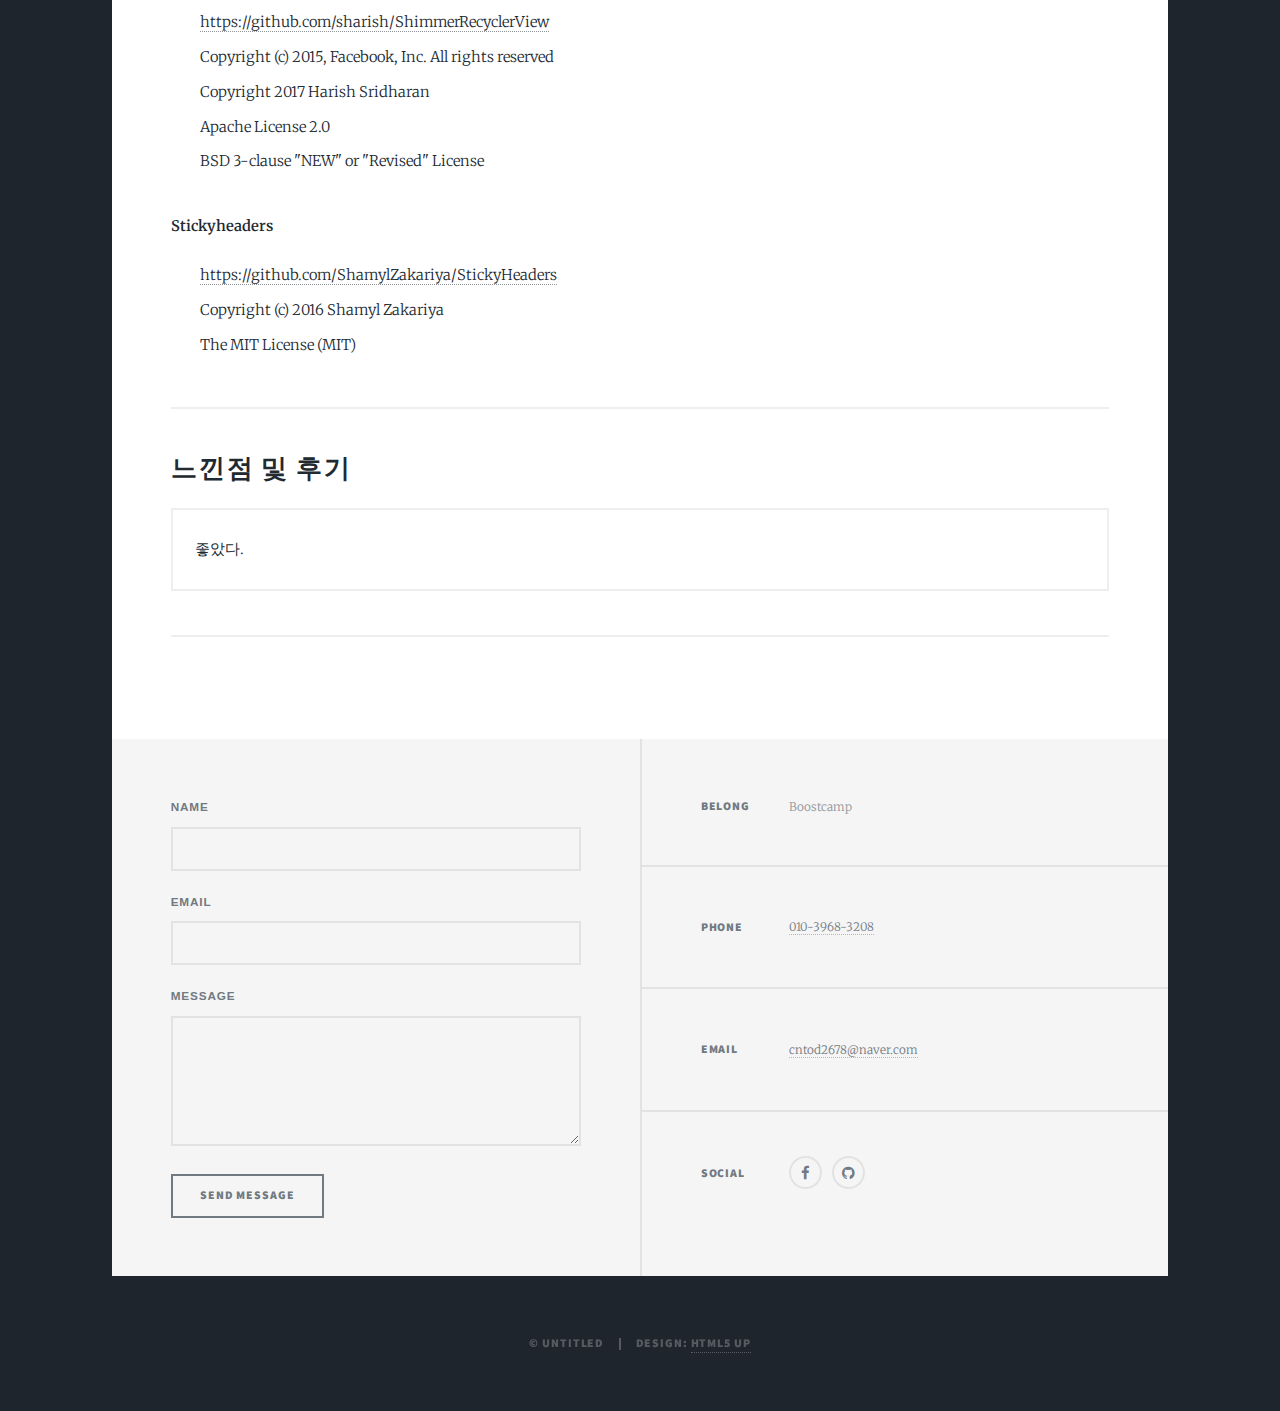
==== commit b67f1a5c: "add opensource" ====
--- a/elements.html
+++ b/elements.html
@@ -39,7 +39,6 @@
 						
 								    <h2 style="font-family: Helvetica">약 4주간의 ENDS 서비스 기획, 개발과정과 사용한 기술에 대해 소개합니다.</h2>
                                     <p style="font-family: Helvetica"><b>ENDS</b> 서비스의 탄생부터 사용한 기술, 그리고 <a href="http://boostcamp.connect.or.kr/main.html">Boostcamp</a> 에서 2017년 여름 진행했던 8주간 함께 Boost했던 간략한 소개와 후기를 나눕니다.</p>
-
 									<hr />
 								
 									<header>
@@ -66,7 +65,7 @@
                                     <hr>
                                 
                                 <!-- Blockquote -->
-									<h2>Blockquote</h2>
+									<h2>최종프로젝트</h2>
 									   <blockquote>Fringilla nisl. Donec accumsan interdum nisi, quis tincidunt felis sagittis eget tempus euismod. Vestibulum ante ipsum primis in faucibus vestibulum. Blandit adipiscing eu felis iaculis volutpat ac adipiscing accumsan faucibus. Vestibulum ante ipsum primis in faucibus vestibulum. Blandit adipiscing eu felis.</blockquote>
 									<hr />
                                 
@@ -77,31 +76,81 @@
                                     <br>
 									<p style="font-family: Helvetica"><span class="image right"><img src="images/node.jpg" alt="" /></span>ENDS 서비스의 서버를 Node.js로 구축하였습니다. JavaScript를 다루어 본 경험이 거의 없는데다가 서비스의 개발을 하면서 처음으로 Node.js를 다루어보았습니다. 공부와 함께 진행한 까닭에 대략 3~4일의 시간이 소요되었으며 뉴스 API를 저장 가공해서 사용자의 요청에 따라 애플리케이션과 통신합니다.  </p>
                                     <br>
-                                    <p style="font-family: Helvetica"><span class="image left"><img src="images/android.png" alt="" /></span>Lorem ipsum dolor sit accumsan interdum nisi, quis tincidunt felis sagittis eget. tempus euismod. Vestibulum ante ipsum primis in faucibus vestibulum. Blandit adipiscing eu felis iaculis volutpat ac adipiscing accumsan eu faucibus. Integer ac pellentesque praesent tincidunt felis sagittis eget. tempus euismod. Vestibulum ante ipsum primis sagittis eget. tempus euismod. Vestibulum ante ipsum primis in faucibus vestibulum. Blandit adipiscing eu felis iaculis volutpat ac adipiscing accumsan eu faucibus. Integer ac pellentesque praesent tincidunt felis sagittis eget. tempus euismod. Vestibulum ante ipsum primis in faucibus vestibulum. Blandit adipiscing eu felis iaculis volutpat ac adipiscing accumsan eu faucibus. Integer ac pellentesque praesent. Vestibulum ante ipsum primis in faucibus magna blandit adipiscing eu felis iaculis.</p>
+                                    <p style="font-family: Helvetica"><span class="image left"><img src="images/mysql.png" alt="" /></span><br>가장 친숙하고 많이 사용했던 MySQL을 서버의 저장소로 사용해 뉴스 데이터를 저장하고 사용자에게 보여줄 수 있도록 했습니다. 처음에 기획했던 유저관리에 대한 부분은 일정상, 그리고 기획의 변경상 Android 애플리케이션 내의 local DB에 저장했기 때문에 </p><br><br>
 									<hr />
                                 
 
                                     <h2>사용한 라이브러리</h2>
 									<dl>
-										<dt>Item 1</dt>
-										<dd>
-											<p>Lorem ipsum dolor vestibulum ante ipsum primis in faucibus vestibulum. Blandit adipiscing eu felis iaculis volutpat ac adipiscing accumsan eu faucibus. Integer ac pellentesque praesent.</p>
-										</dd>
-										<dt>Item 2</dt>
-										<dd>
-											<p>Lorem ipsum dolor vestibulum ante ipsum primis in faucibus vestibulum. Blandit adipiscing eu felis iaculis volutpat ac adipiscing accumsan eu faucibus. Integer ac pellentesque praesent.</p>
-										</dd>
-										<dt>Item 3</dt>
-										<dd>
-											<p>Lorem ipsum dolor vestibulum ante ipsum primis in faucibus vestibulum. Blandit adipiscing eu felis iaculis volutpat ac adipiscing accumsan eu faucibus. Integer ac pellentesque praesent.</p>
-										</dd>
+										<dt>AwesomeSplash</dt>
+										<dd>
+                                            <p><a href="https://github.com/ViksaaSkool/AwesomeSplash">https://github.com/ViksaaSkool/AwesomeSplash</a><br>
+                                            Copyright (c) 2015  ViksaaSkool<br>The MIT License (MIT)</p>
+										</dd>
+										<dt>Butterknife</dt>
+										<dd>
+                                            <p><a href="https://github.com/JakeWharton/butterknife">https://github.com/JakeWharton/butterknife</a><br>
+                                            Copyright 2013 Jake Wharton<br>Apache License 2.0</p>
+										</dd>
+										<dt>Customtabs</dt>
+										<dd>
+                                            <p><a href="https://github.com/GoogleChrome/custom-tabs-client">https://github.com/GoogleChrome/custom-tabs-client</a><br>
+                                            Copyright lizeb@chromium.org<br>Copyright pasko@chromium.org<br>Copyright yusufo@chromium.org<br>Apache License 2.0</p>
+										</dd>
+                                        <dt>Flexbox Layout</dt>
+										<dd>
+                                            <p><a href="https://github.com/google/flexbox-layout">https://github.com/google/flexbox-layout</a><br>
+                                            Copyright Google Inc<br>Apache License 2.0</p>
+										</dd>
+                                        <dt>Glide</dt>
+										<dd>
+                                            <p><a href="https://github.com/google/flexbox-layout">https://github.com/google/flexbox-layout</a><br>
+                                            Copyright 2014 Google, Inc.<br>Copyright 2012 Jake Wharton<br>Copyright 2011 The Android Open Source Project<br>Copyright (c) 2013 Xcellent Creations, Inc.<br>The MIT License (MIT)</p>
+										</dd>
+                                        <dt>Glide Transformations</dt>
+										<dd>
+                                            <p><a href="https://github.com/wasabeef/glide-transformations">https://github.com/wasabeef/glide-transformations</a><br>
+                                           Copyright 2017 Wasabeef<br>Apache License 2.0</p>
+										</dd>
+                                        <dt>GPU Image</dt>
+										<dd>
+                                            <p><a href="https://github.com/BradLarson/GPUImage">https://github.com/BradLarson/GPUImage</a><br>
+                                            opyright (c) 2012, Brad Larson, Ben Cochran, Hugues Lismonde, Keitaroh Kobayashi, Alaric Cole, Matthew Clark, Jacob Gundersen, Chris Williams.<br>The MIT License (MIT)</p>
+										</dd>
+                                        <dt>Gson</dt>
+										<dd>
+                                            <p><a href="https://github.com/google/gson">https://github.com/google/gson</a><br>
+                                            Copyright 2008 Google Inc.<br>Apache License 2.0</p>
+										</dd>
+                                        <dt>Parceler</dt>
+										<dd>
+                                            <p><a href="https://github.com/johncarl81/parceler">https://github.com/johncarl81/parceler</a><br>
+                                            Copyright 2011-2015 John Ericksen</p>
+										</dd>
+                                        <dt>Retrofit</dt>
+								       <dd>
+                                            <p><a href="https://github.com/square/retrofit">https://github.com/square/retrofit</a><br>
+                                            Copyright 2013 Square, Inc.<br>Apache License 2.0</p>
+										</dd>
+                                        <dt>ShimmerRecyclerView</dt>
+								        <dd>
+                                            <p><a href="https://github.com/sharish/ShimmerRecyclerView">https://github.com/sharish/ShimmerRecyclerView</a><br>
+                                            Copyright (c) 2015, Facebook, Inc. All rights reserved<br>
+                                                Copyright 2017 Harish Sridharan<br>Apache License 2.0<br>BSD 3-clause "NEW" or "Revised" License</p>
+										</dd>
+                                        <dt>Stickyheaders</dt>
+								        <dd>
+                                            <p><a href="https://github.com/ShamylZakariya/StickyHeaders">https://github.com/ShamylZakariya/StickyHeaders</a><br>
+                                            Copyright (c) 2016 Shamyl Zakariya<br>The MIT License (MIT)</p>
+										</dd>
+                                        
 									</dl>
                                     <hr />
 
 								<!-- Box -->
 									<h2>느낀점 및 후기</h2>
 									<div class="box">
-										<p>Felis sagittis eget tempus primis in faucibus vestibulum. Blandit adipiscing eu felis iaculis volutpat ac adipiscing accumsan eu faucibus. Integer ac pellentesque praesent tincidunt felis sagittis eget. tempus euismod. Magna sed etiam ante ipsum primis in faucibus vestibulum. Blandit adipiscing eu ipsum primis in faucibus vestibulum. Blandit adipiscing eu felis iaculis volutpat ac adipiscing accumsan eu faucibus lorem ipsum dolor sit amet nullam. Integer ac pellentesque praesent tincidunt felis sagittis eget. tempus euismod. Vestibulum ante ipsum primis sagittis eget. tempus euismod. Vestibulum ante ipsum primis in faucibus vestibulum. Blandit adipiscing eu felis iaculis volutpat ac adipiscing accumsan eu faucibus. Integer ac pellentesque praesent tincidunt felis sagittis eget. tempus euismod. Vestibulum ante ipsum primis in faucibus vestibulum. Blandit adipiscing eu felis iaculis volutpat ac adipiscing accumsan eu faucibus. Integer ac pellentesque praesent. Vestibulum ante ipsum primis in faucibus magna blandit adipiscing eu felis iaculis volutpat lorem ipsum dolor.</p>
+										<p>좋았다.</p>
 									</div>
 
 									<hr />
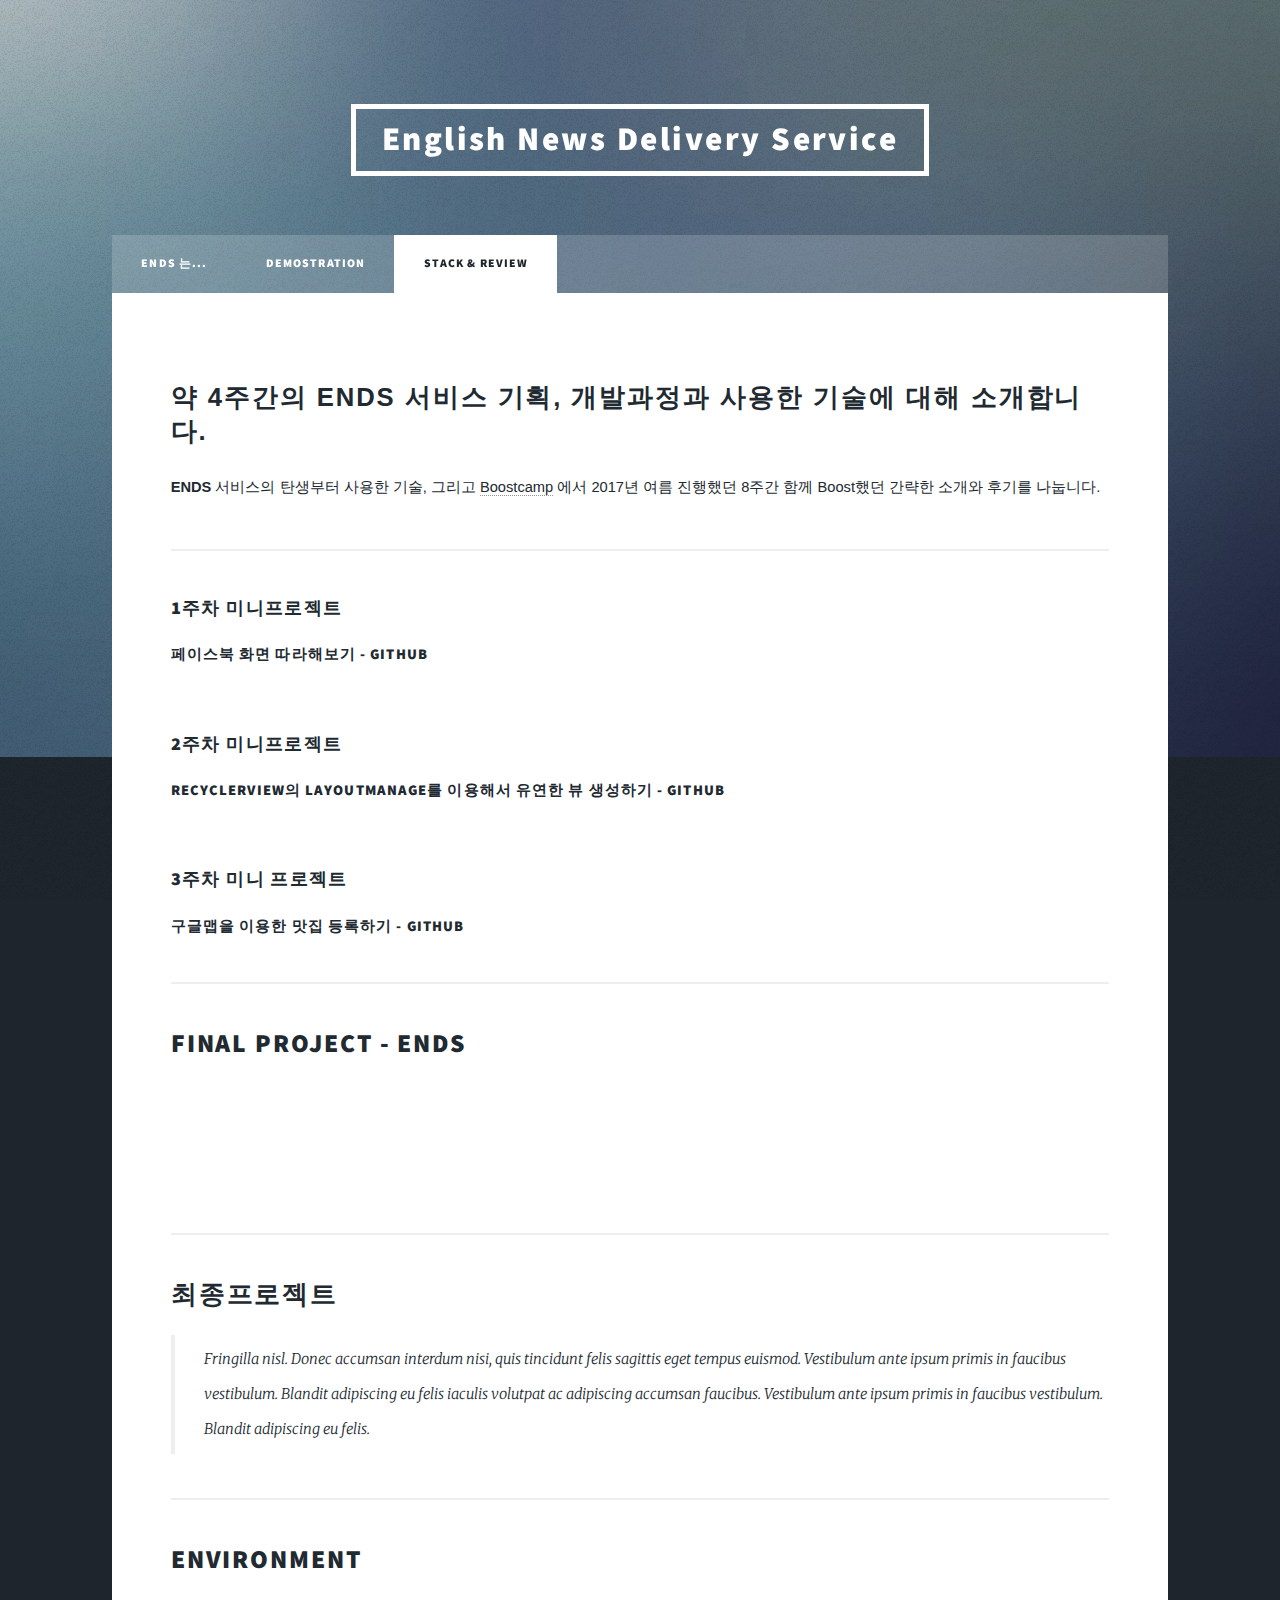
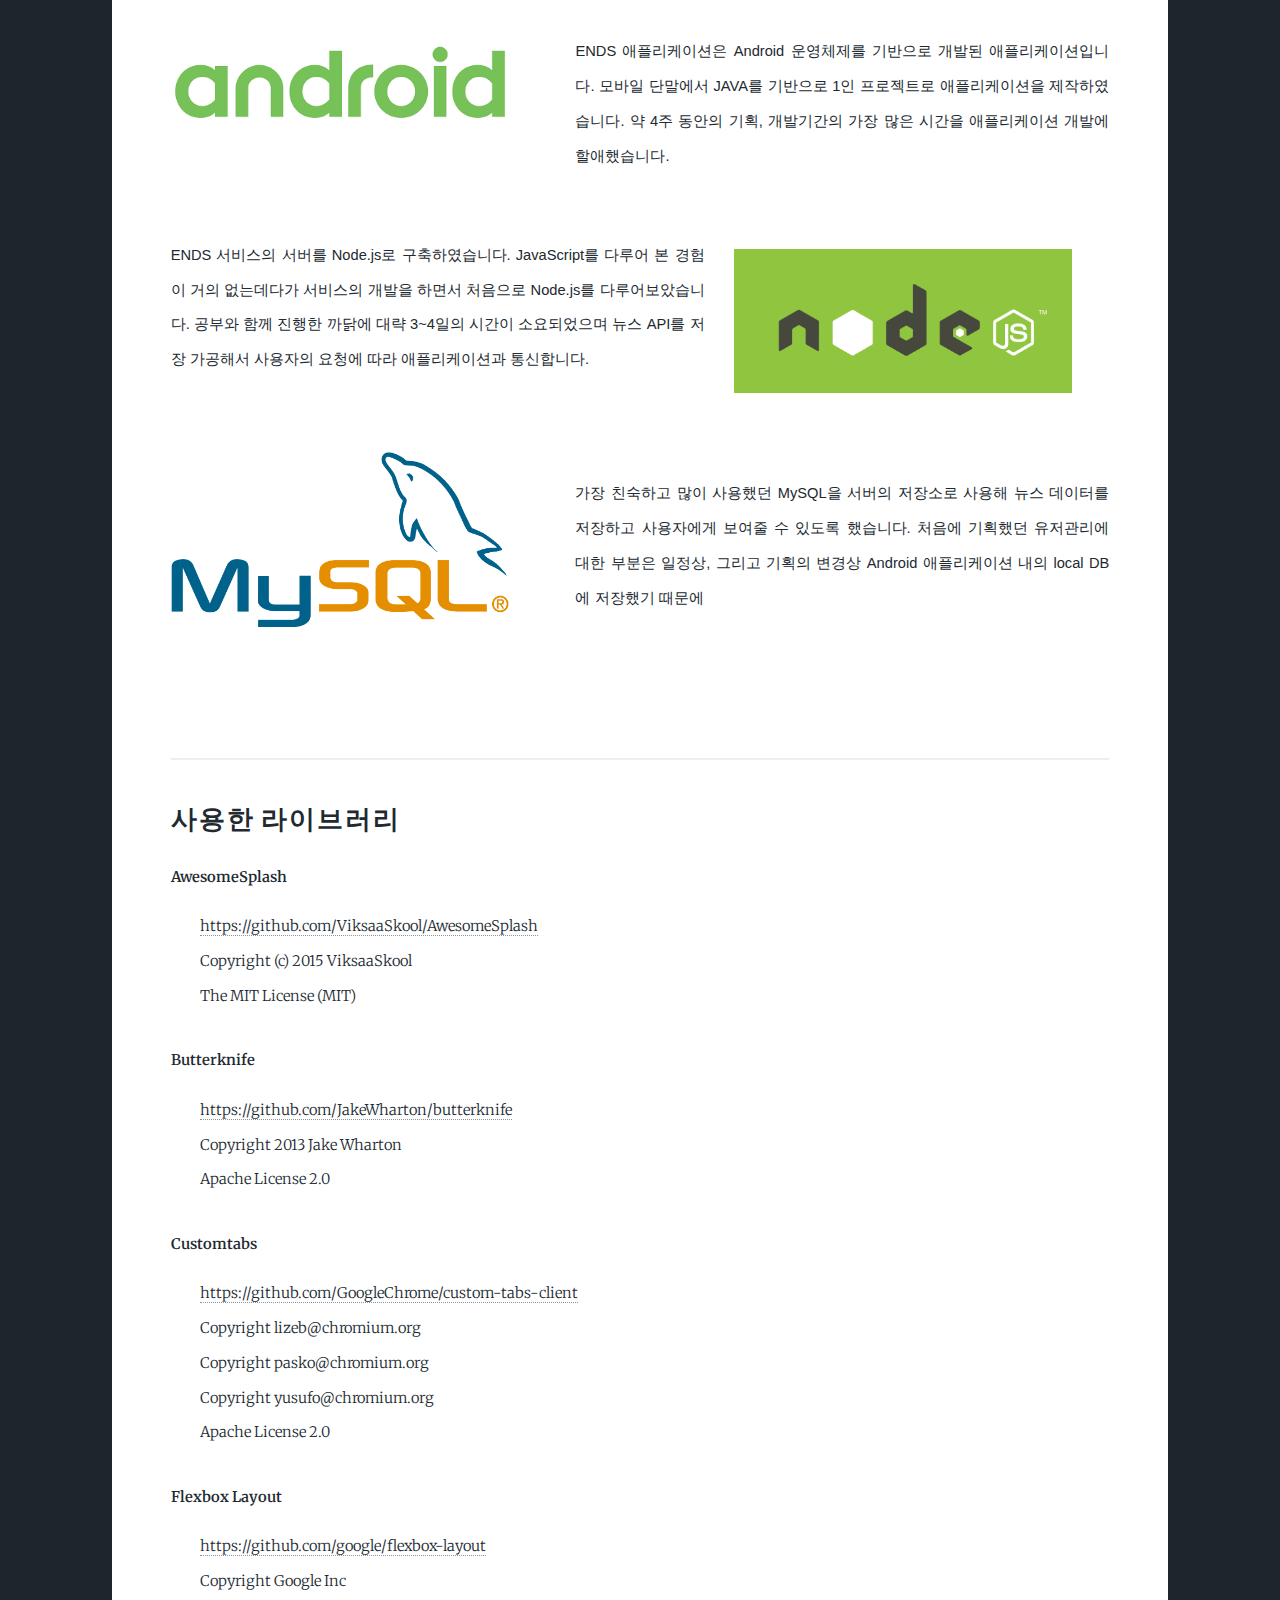
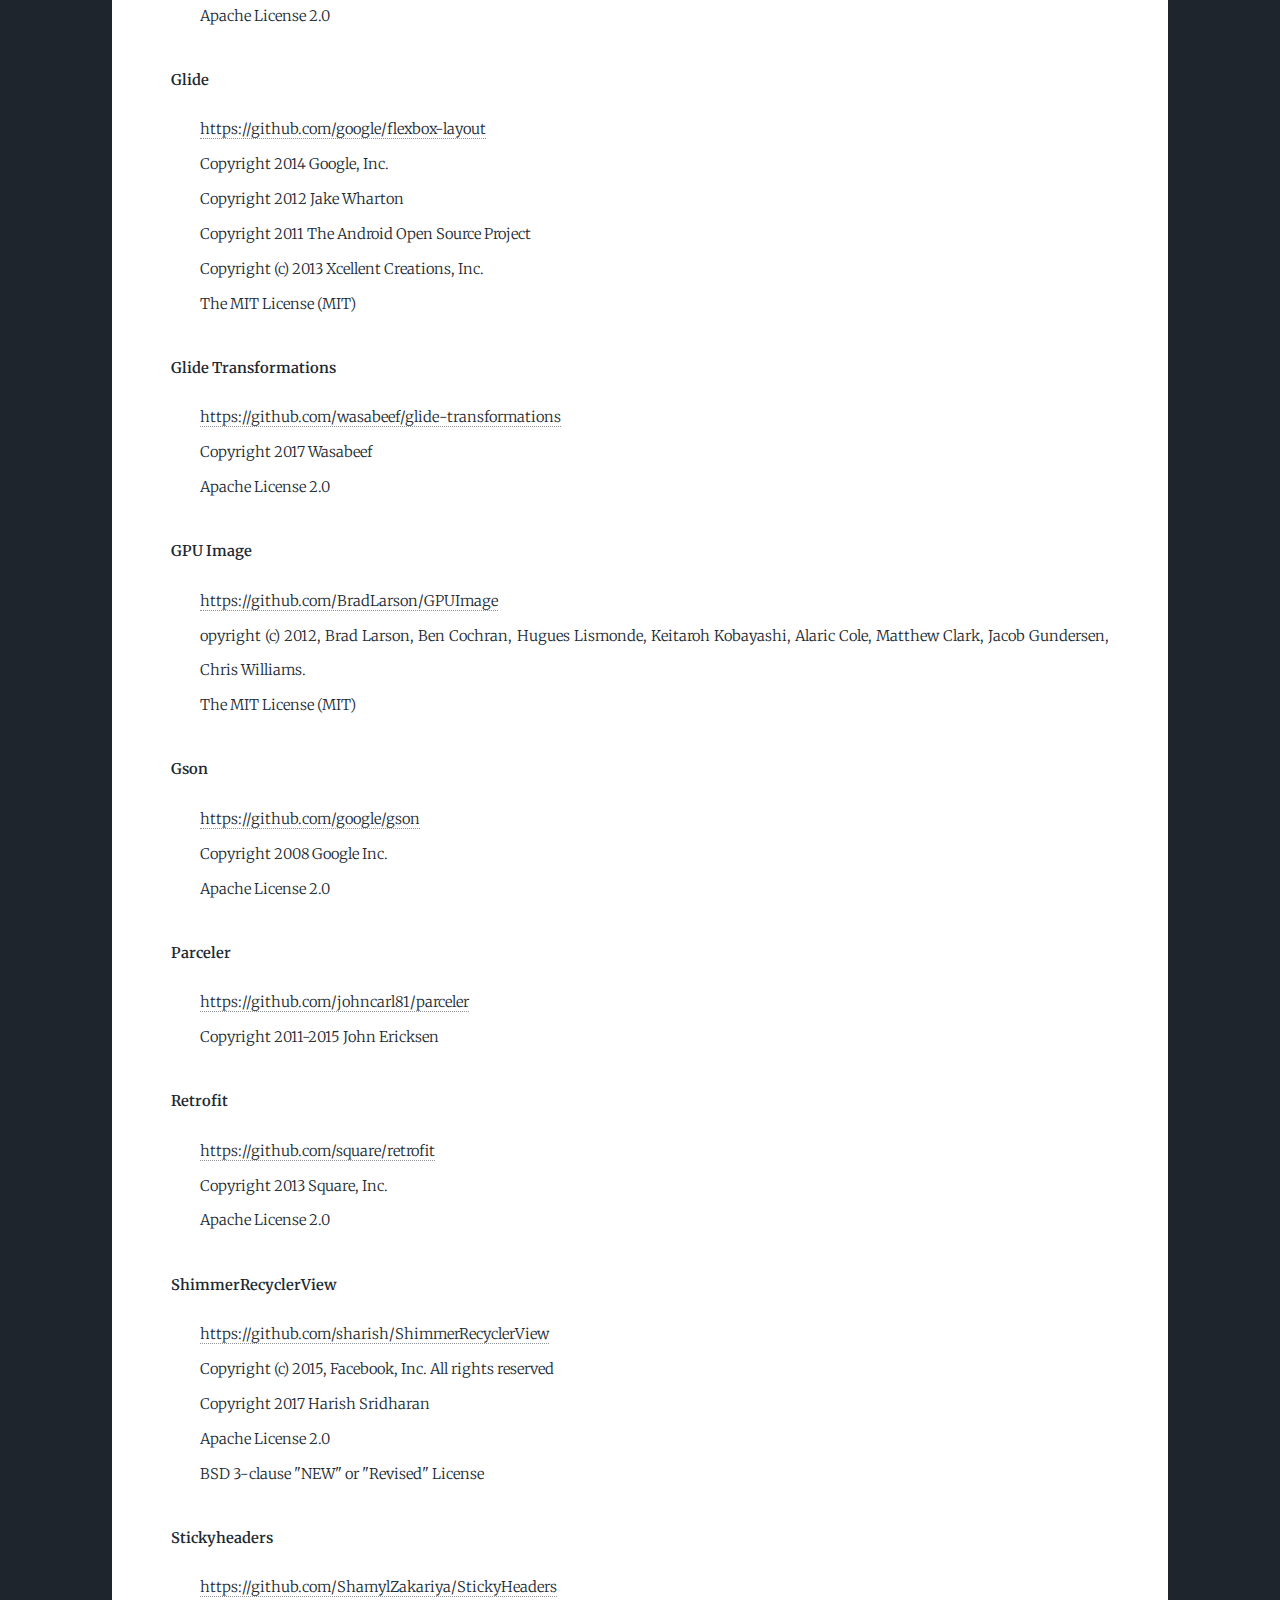
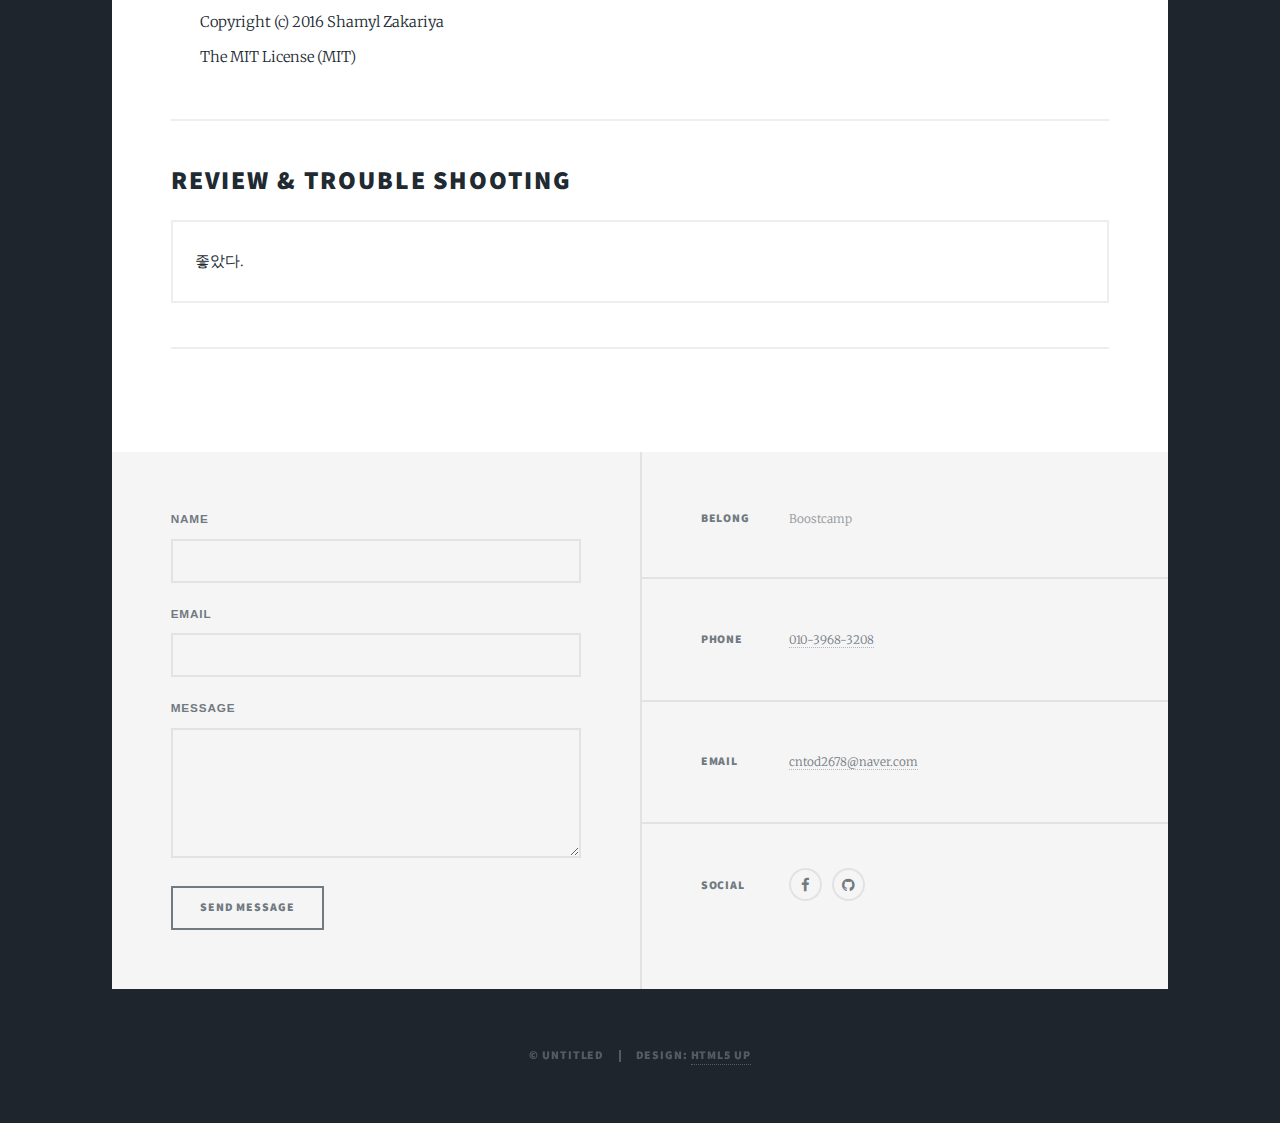
==== commit 885e05f0: "edit review" ====
--- a/elements.html
+++ b/elements.html
@@ -43,19 +43,22 @@
 								
 									<header>
 										<h3>1주차 미니프로젝트</h3>
-										<h4>페이스북 화면 따라해보기</h4><br>
+										<h4>페이스북 화면 따라해보기 - <a href="https://github.com/cntod2678/BoostCamp_Project01">Github</a></h4>
 									</header>
-									<p>Nunc lacinia ante nunc ac lobortis. Interdum adipiscing gravida odio porttitor sem non mi integer non faucibus ornare mi ut ante amet placerat aliquet. Volutpat eu sed ante lacinia sapien lorem accumsan varius montes viverra nibh in adipiscing blandit tempus accumsan.</p>
+									<p>
+                                    </p><br>
+                                
 									<header>
 										<h3>2주차 미니프로젝트</h3>
-										<h4>RecyclerView의 LayoutManage를 이용해서 유연한 뷰 생성하기</h4><br>
+										<h4>RecyclerView의 LayoutManage를 이용해서 유연한 뷰 생성하기 - <a href="https://github.com/cntod2678/Project02">Github</a></h4>
 									</header>
-									<p>Nunc lacinia ante nunc ac lobortis. Interdum adipiscing gravida odio porttitor sem non mi integer non faucibus ornare mi ut ante amet placerat aliquet. Volutpat eu sed ante lacinia sapien lorem accumsan varius montes viverra nibh in adipiscing blandit tempus accumsan.</p>
-									<header>
+									<p></p><br>
+									
+                                    <header>
 										<h3>3주차 미니 프로젝트</h3>
-										<h4>구글맵을 이용한 맛집 등록하기</h4><br>
+										<h4>구글맵을 이용한 맛집 등록하기 - <a href="https://github.com/cntod2678/Boost_Project03">Github</a></h4>
 									</header>
-									<p>Nunc lacinia ante nunc ac lobortis. Interdum adipiscing gravida odio porttitor sem non mi integer non faucibus ornare mi ut ante amet placerat aliquet. Volutpat eu sed ante lacinia sapien lorem accumsan varius montes viverra nibh in adipiscing blandit tempus accumsan.</p>
+									<p></p>
 
 									<hr />
 
@@ -69,8 +72,8 @@
 									   <blockquote>Fringilla nisl. Donec accumsan interdum nisi, quis tincidunt felis sagittis eget tempus euismod. Vestibulum ante ipsum primis in faucibus vestibulum. Blandit adipiscing eu felis iaculis volutpat ac adipiscing accumsan faucibus. Vestibulum ante ipsum primis in faucibus vestibulum. Blandit adipiscing eu felis.</blockquote>
 									<hr />
                                 
-                                <!-- Software -->
-									<h2>Software</h2>
+                                <!-- Environment -->
+									<h2>Environment</h2>
                                     <br>
                                     <p style="font-family: Helvetica"><span class="image left"><img src="images/android.png" alt="" /></span>ENDS 애플리케이션은 Android 운영체제를 기반으로 개발된 애플리케이션입니다. 모바일 단말에서 JAVA를 기반으로 1인 프로젝트로 애플리케이션을 제작하였습니다. 약 4주 동안의 기획, 개발기간의 가장 많은 시간을 애플리케이션 개발에 할애했습니다.</p>
                                     <br>
@@ -148,7 +151,7 @@
                                     <hr />
 
 								<!-- Box -->
-									<h2>느낀점 및 후기</h2>
+									<h2>Review & Trouble Shooting</h2>
 									<div class="box">
 										<p>좋았다.</p>
 									</div>
@@ -197,7 +200,7 @@
 								<h3>Social</h3>
 								<ul class="icons alt">
 									<li><a href="https://www.facebook.com/profile.php?id=100002383619226" class="icon alt fa-facebook"><span class="label">Facebook</span></a></li>
-									<li><a href="https://github.com/cntod2678" class="icon alt fa-github"><span class="label">GitHub</span></a></li>
+									<li><a href="https://github.com/cntod2678/ENDS" class="icon alt fa-github"><span class="label">GitHub</span></a></li>
 								</ul>
 							</section>
 						</section>
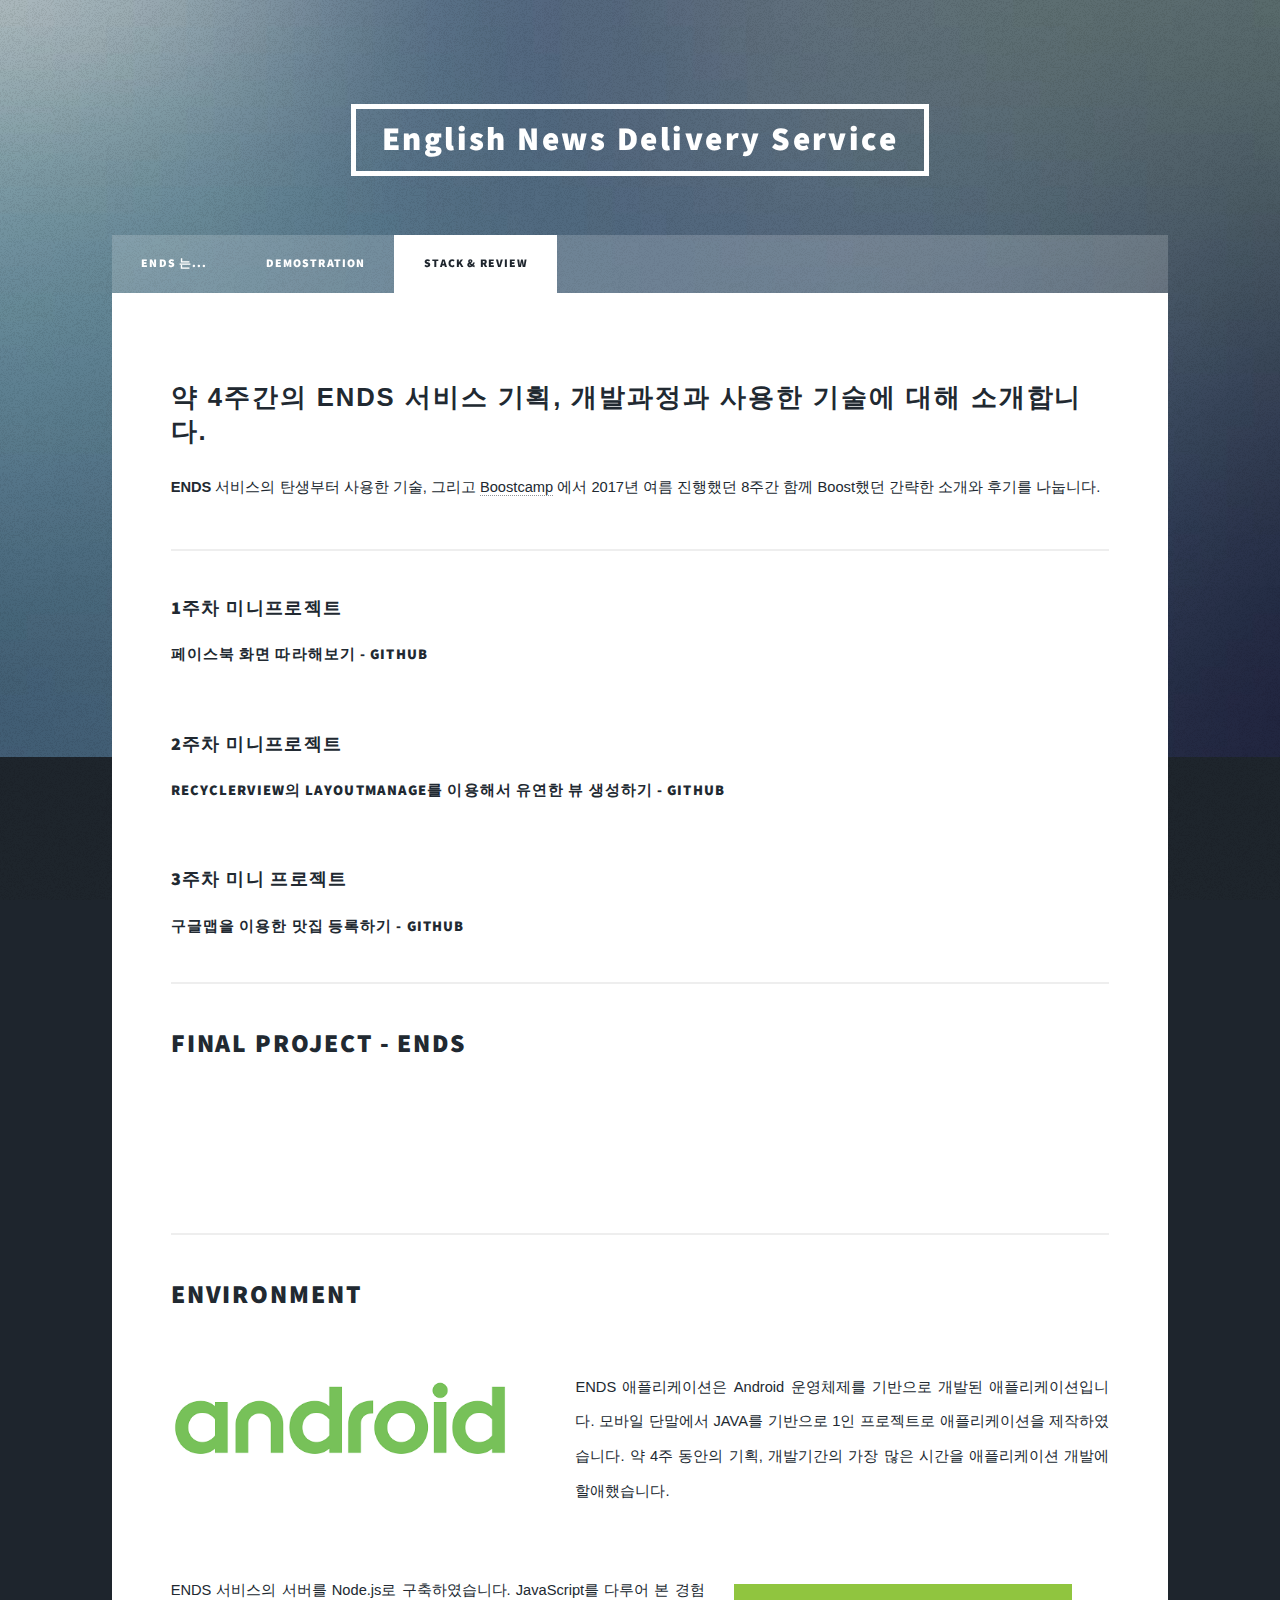
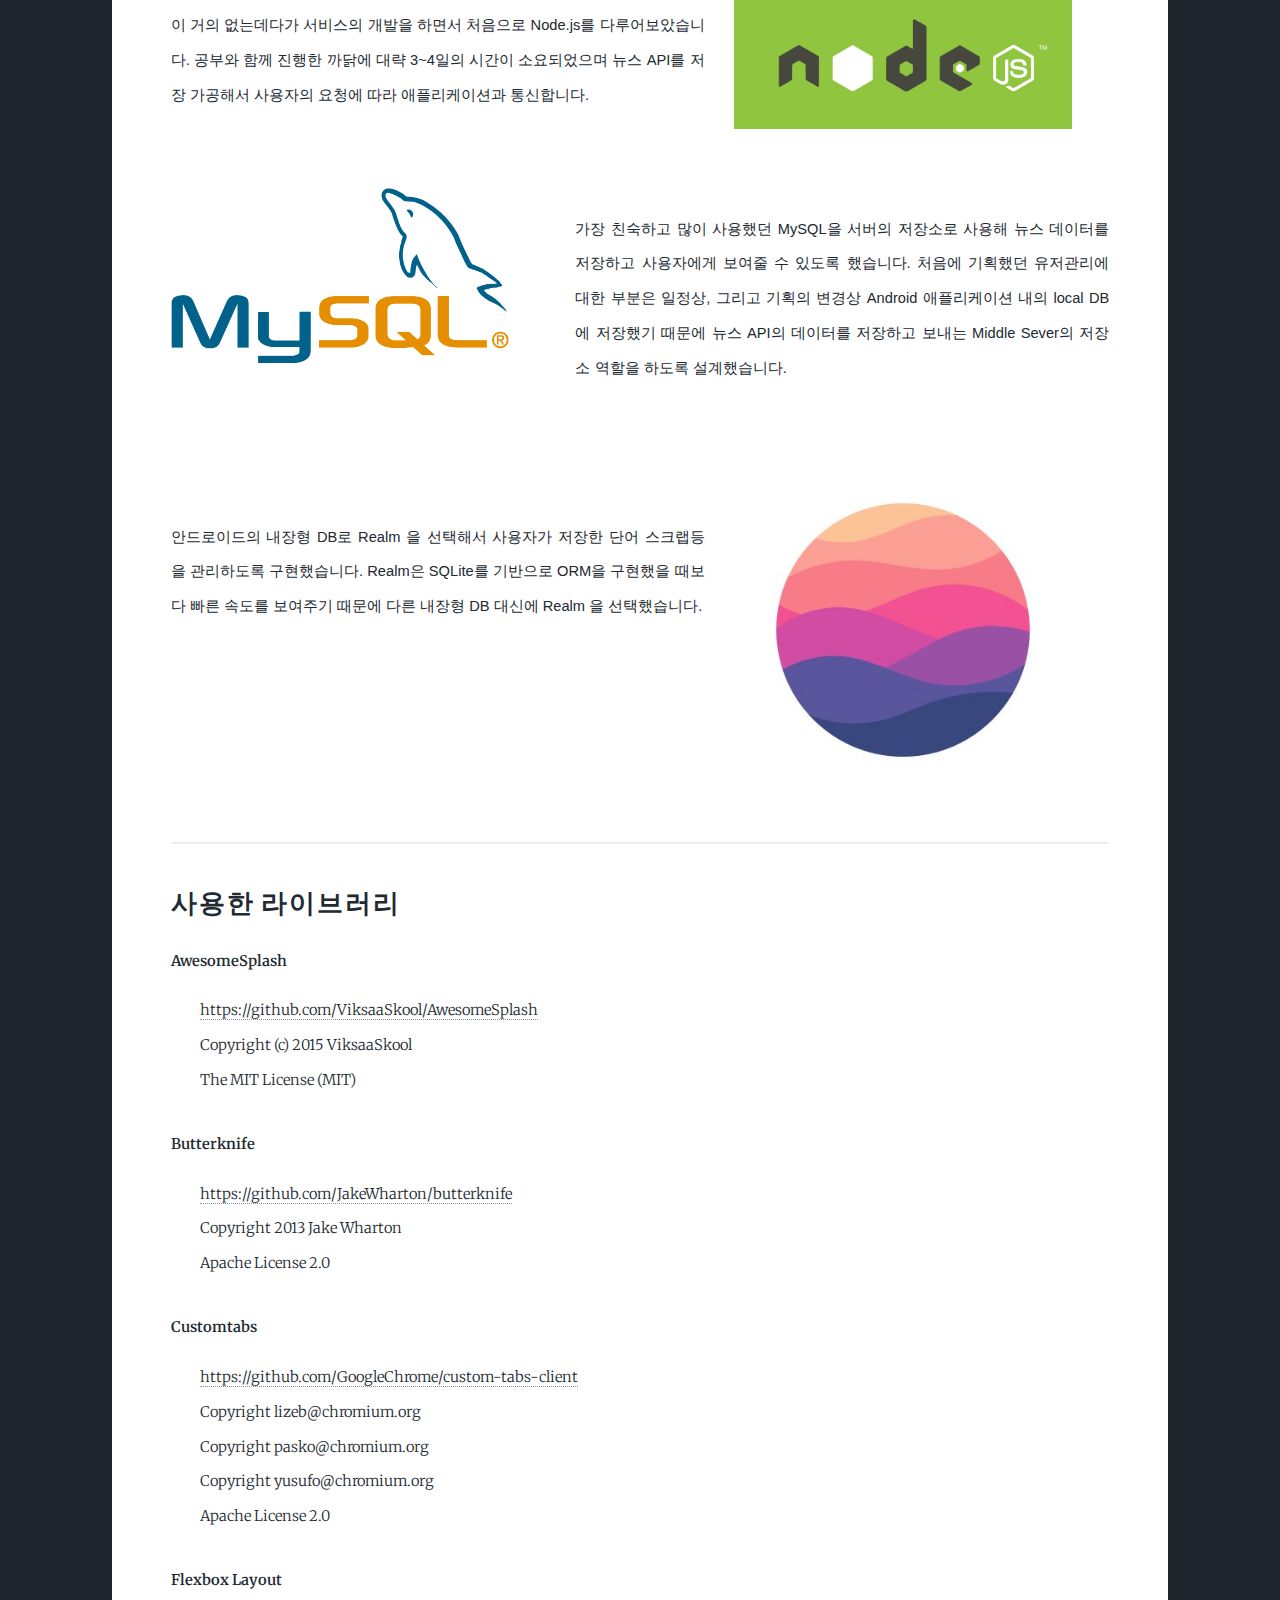
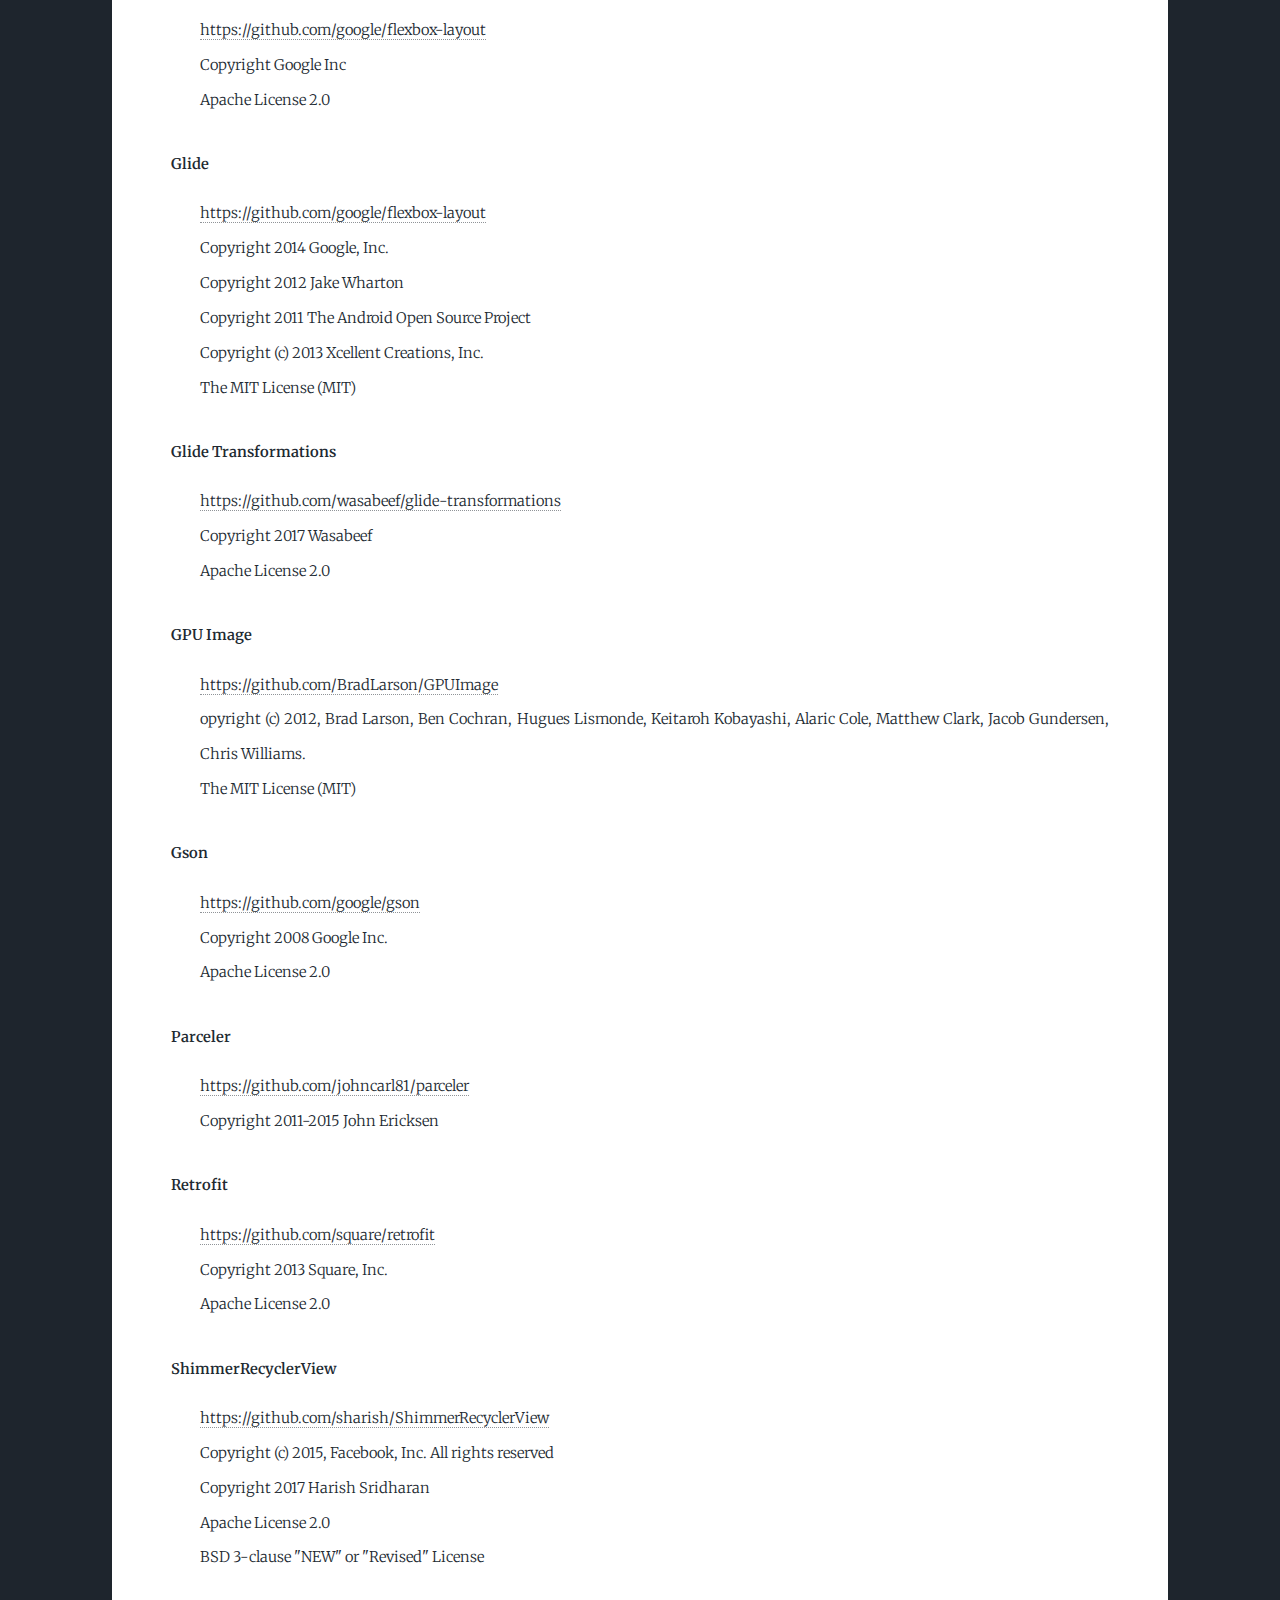
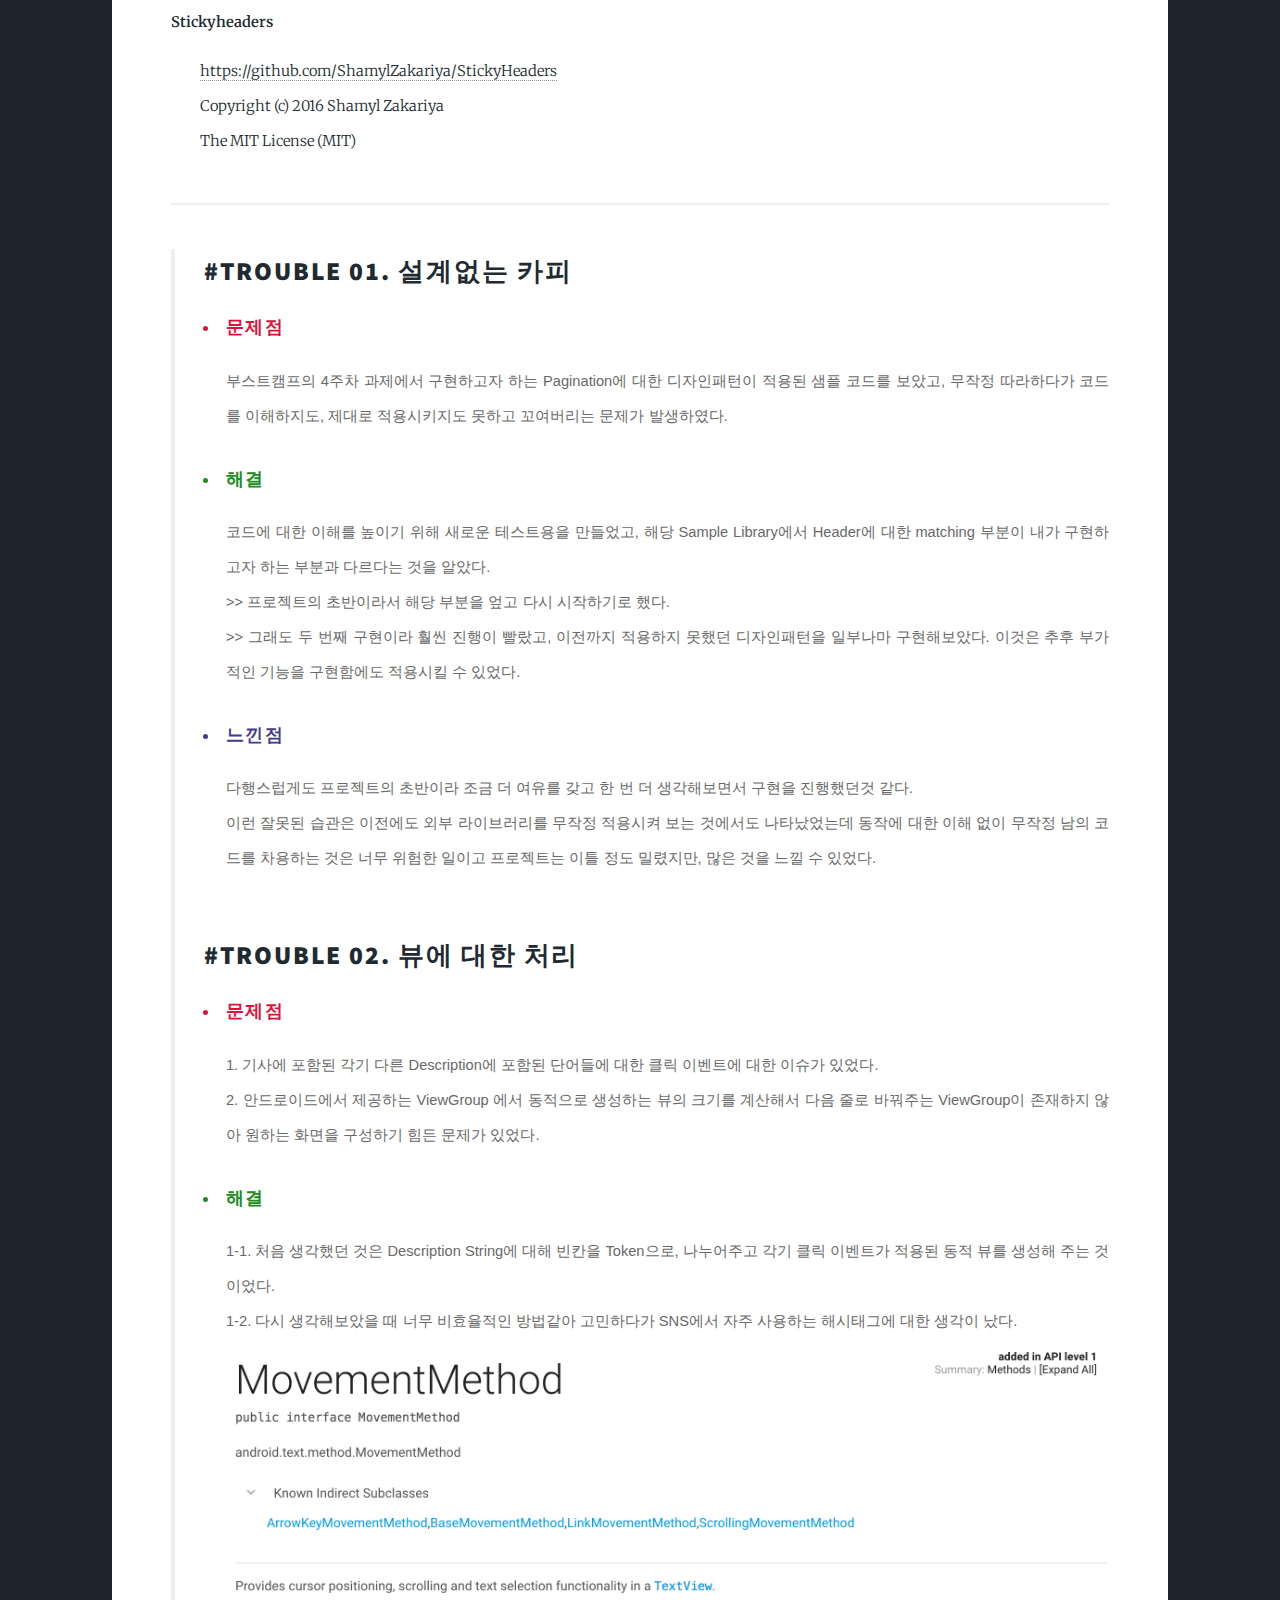
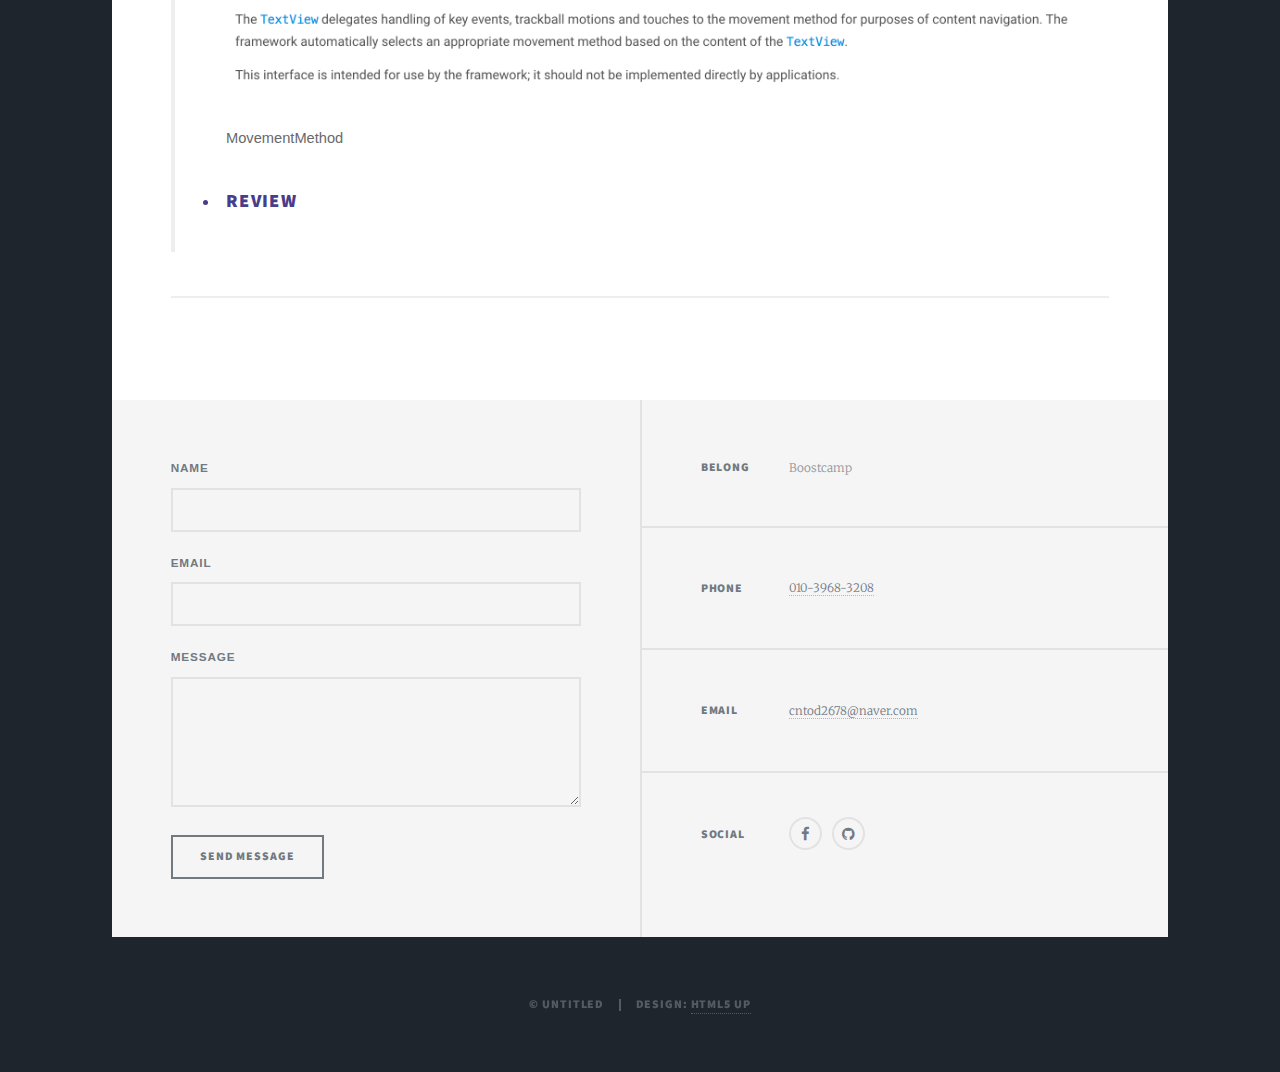
==== commit efdc7984: "Init trouble Shooting" ====
--- a/elements.html
+++ b/elements.html
@@ -67,11 +67,17 @@
 									<span class="image fit"><img src="images/ends_001.png" alt="" /></span><br>
                                     <hr>
                                 
-                                <!-- Blockquote -->
-									<h2>최종프로젝트</h2>
-									   <blockquote>Fringilla nisl. Donec accumsan interdum nisi, quis tincidunt felis sagittis eget tempus euismod. Vestibulum ante ipsum primis in faucibus vestibulum. Blandit adipiscing eu felis iaculis volutpat ac adipiscing accumsan faucibus. Vestibulum ante ipsum primis in faucibus vestibulum. Blandit adipiscing eu felis.</blockquote>
-									<hr />
-                                
+<!--
+                                 Blockquote 
+									<h2>TECHNIQUE</h2>
+									   <blockquote><div class="row 50% uniform">
+											<div class="4u"><h2></h2><p></p></div>
+											<div class="4u"><h2>ccc</h2></div>
+                                            <div class="4u$"><h2>abc</h2></div>
+										</div></blockquote>
+									<hr />
+                                
+-->
                                 <!-- Environment -->
 									<h2>Environment</h2>
                                     <br>
@@ -79,8 +85,9 @@
                                     <br>
 									<p style="font-family: Helvetica"><span class="image right"><img src="images/node.jpg" alt="" /></span>ENDS 서비스의 서버를 Node.js로 구축하였습니다. JavaScript를 다루어 본 경험이 거의 없는데다가 서비스의 개발을 하면서 처음으로 Node.js를 다루어보았습니다. 공부와 함께 진행한 까닭에 대략 3~4일의 시간이 소요되었으며 뉴스 API를 저장 가공해서 사용자의 요청에 따라 애플리케이션과 통신합니다.  </p>
                                     <br>
-                                    <p style="font-family: Helvetica"><span class="image left"><img src="images/mysql.png" alt="" /></span><br>가장 친숙하고 많이 사용했던 MySQL을 서버의 저장소로 사용해 뉴스 데이터를 저장하고 사용자에게 보여줄 수 있도록 했습니다. 처음에 기획했던 유저관리에 대한 부분은 일정상, 그리고 기획의 변경상 Android 애플리케이션 내의 local DB에 저장했기 때문에 </p><br><br>
-									<hr />
+                                    <p style="font-family: Helvetica"><span class="image left"><img src="images/mysql.png" alt="" /></span><br>가장 친숙하고 많이 사용했던 MySQL을 서버의 저장소로 사용해 뉴스 데이터를 저장하고 사용자에게 보여줄 수 있도록 했습니다. 처음에 기획했던 유저관리에 대한 부분은 일정상, 그리고 기획의 변경상 Android 애플리케이션 내의 local DB에 저장했기 때문에 뉴스 API의 데이터를 저장하고 보내는 Middle Sever의 저장소 역할을 하도록 설계했습니다.</p><br>
+                                    <p style="font-family: Helvetica; margin: auto;"><span class="image right realm"><img src="images/realm.jpg" alt="" /></span><br><br>안드로이드의 내장형 DB로 Realm 을 선택해서 사용자가 저장한 단어 스크랩등을 관리하도록 구현했습니다. Realm은 SQLite를 기반으로 ORM을 구현했을 때보다 빠른 속도를 보여주기 때문에 다른 내장형 DB 대신에 Realm 을 선택했습니다. </p><br><br><br><br><br>
+                                    <hr />
                                 
 
                                     <h2>사용한 라이브러리</h2>
@@ -151,10 +158,47 @@
                                     <hr />
 
 								<!-- Box -->
-									<h2>Review & Trouble Shooting</h2>
-									<div class="box">
-										<p>좋았다.</p>
-									</div>
+									<blockquote>
+                                        <h2>#Trouble 01. 설계없는 카피</h2>
+											<ul class="alt">
+                                                <li style="color : crimson;"><h3 style="color : crimson;">문제점</h3>
+                                                    <p style="font-family: Helvetica; color: dimgrey;" >부스트캠프의 4주차 과제에서 구현하고자 하는 Pagination에 대한 디자인패턴이 적용된 샘플 코드를 보았고, 무작정 따라하다가 코드를 이해하지도, 제대로 적용시키지도 못하고 꼬여버리는 문제가 발생하였다. 
+                                                    </p>
+                                                </li>
+												<li style="color: forestgreen"><h3 style="color: forestgreen">해결</h3>
+                                                     <p style="font-family: Helvetica; color: dimgrey;" > 코드에 대한 이해를 높이기 위해 새로운 테스트용을 만들었고, 해당 Sample Library에서 Header에 대한 matching 부분이 내가 구현하고자 하는 부분과 다르다는 것을 알았다.<br>
+                                                     >>  프로젝트의 초반이라서 해당 부분을 엎고 다시 시작하기로 했다. 
+                                                    <br> >> 그래도 두 번째 구현이라 훨씬 진행이 빨랐고, 이전까지 적용하지 못했던 디자인패턴을 일부나마 구현해보았다. 이것은 추후 부가적인 기능을 구현함에도 적용시킬 수 있었다.    
+                                                    </p>
+                                                </li>
+
+                                                <li style="color: darkslateblue "><h3 style="color: darkslateblue">느낀점</h3>
+                                                    <p style="font-family: Helvetica; color: dimgrey;" >다행스럽게도 프로젝트의 초반이라 조금 더 여유를 갖고 한 번 더 생각해보면서 구현을 진행했던것 같다.<br> 이런 잘못된 습관은 이전에도 외부 라이브러리를 무작정 적용시켜 보는 것에서도 나타났었는데 동작에 대한 이해 없이 무작정 남의 코드를 차용하는 것은 너무 위험한 일이고 프로젝트는 이틀 정도 밀렸지만, 많은 것을 느낄 수 있었다.<br></p>
+                                                </li>
+											</ul>
+                                        
+                                        <br>
+									   <h2>#Trouble 02. 뷰에 대한 처리</h2>
+											<ul class="alt">
+                                                <li style="color : crimson;"><h3 style="color : crimson;">문제점</h3>
+                                                    <p style="font-family: Helvetica; color: dimgrey;" >1. 기사에 포함된 각기 다른 Description에 포함된 단어들에 대한 클릭 이벤트에 대한 이슈가 있었다.<br>
+                                                    2. 안드로이드에서 제공하는 ViewGroup 에서 동적으로 생성하는 뷰의 크기를 계산해서 다음 줄로 바꿔주는 ViewGroup이 존재하지 않아 원하는 화면을 구성하기 힘든 문제가 있었다.
+                                                    </p>
+                                                </li>
+												<li style="color: forestgreen"><h3 style="color: forestgreen">해결</h3>
+                                                     <p style="font-family: Helvetica; color: dimgrey;" >1-1. 처음 생각했던 것은 Description String에 대해 빈칸을 Token으로, 나누어주고 각기 클릭 이벤트가 적용된 동적 뷰를 생성해 주는 것이었다.<br>1-2. 다시 생각해보았을 때 너무 비효율적인 방법같아 고민하다가 SNS에서 자주 사용하는 해시태그에 대한 생각이 났다.<br>
+                                                    <img src="images/text_trouble.png" style="width: 100%;">
+                                                         
+                                                         MovementMethod
+                                                    
+                                                    </p>
+                                                </li>
+
+                                                <li style="color: darkslateblue "><h3 style="color: darkslateblue">Review</h3>
+                                                
+                                                </li>
+											</ul>
+                                    </blockquote>
 
 									<hr />
 
--- a/assets/css/main.css
+++ b/assets/css/main.css
@@ -1762,7 +1762,6 @@
 
 	blockquote {
 		border-left: solid 4px;
-		font-style: italic;
 		margin: 0 0 2rem 0;
 		padding: 0.5rem 0 0.5rem 2rem;
 	}
@@ -2448,6 +2447,14 @@
 			margin: 0 0 2rem 2rem;
 			top: 0.75rem;
 		}
+
+image.right.realm {
+    	float: right;
+			margin: 0 0 2rem 2rem;
+			top: 0.75rem;
+  height: 50%;
+    width: 50%;
+}
 
 		.image.fit {
 			display: block;
@@ -3474,6 +3481,10 @@
 			box-shadow: inset 0 0 0 2px #18bfef;
 		}
 
+        #nav ul.icons.alt li {
+            color:
+        }
+    
 		#nav input, #nav select, #nav textarea {
 			color: #ffffff;
 		}
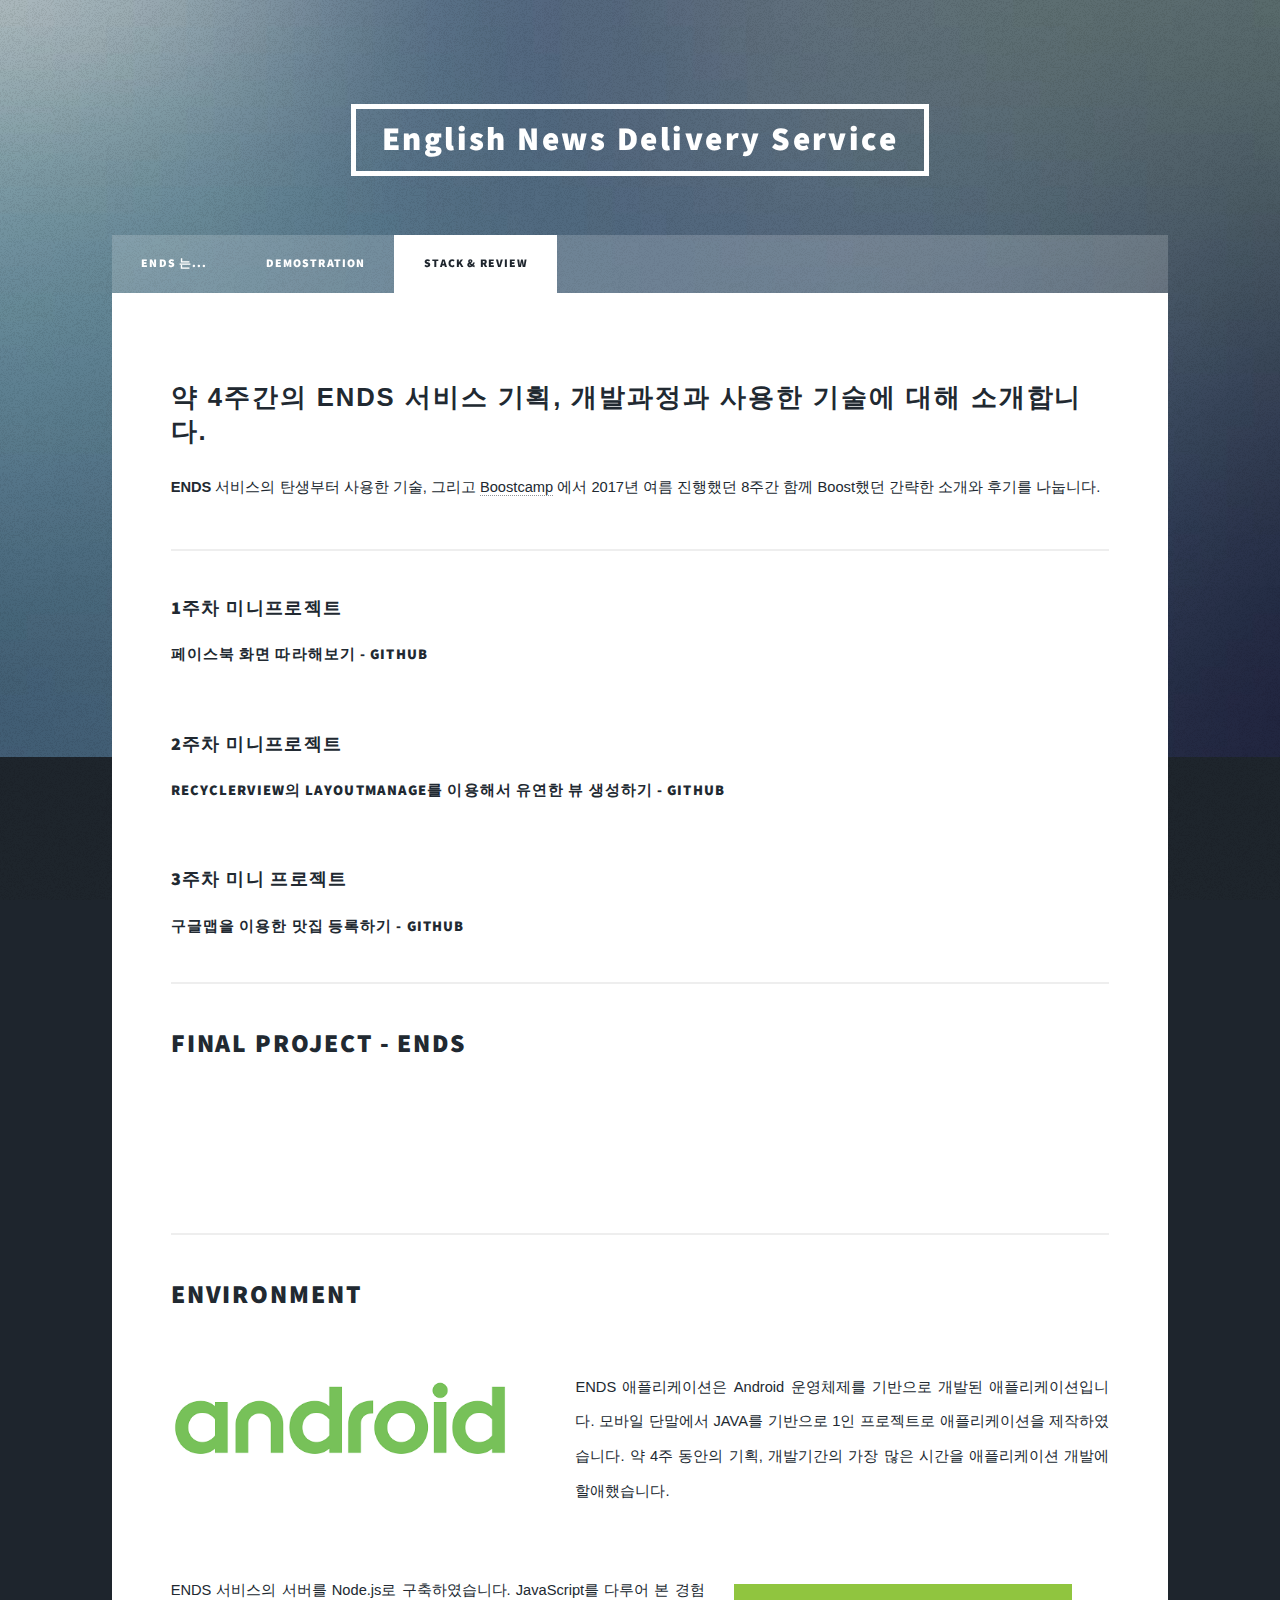
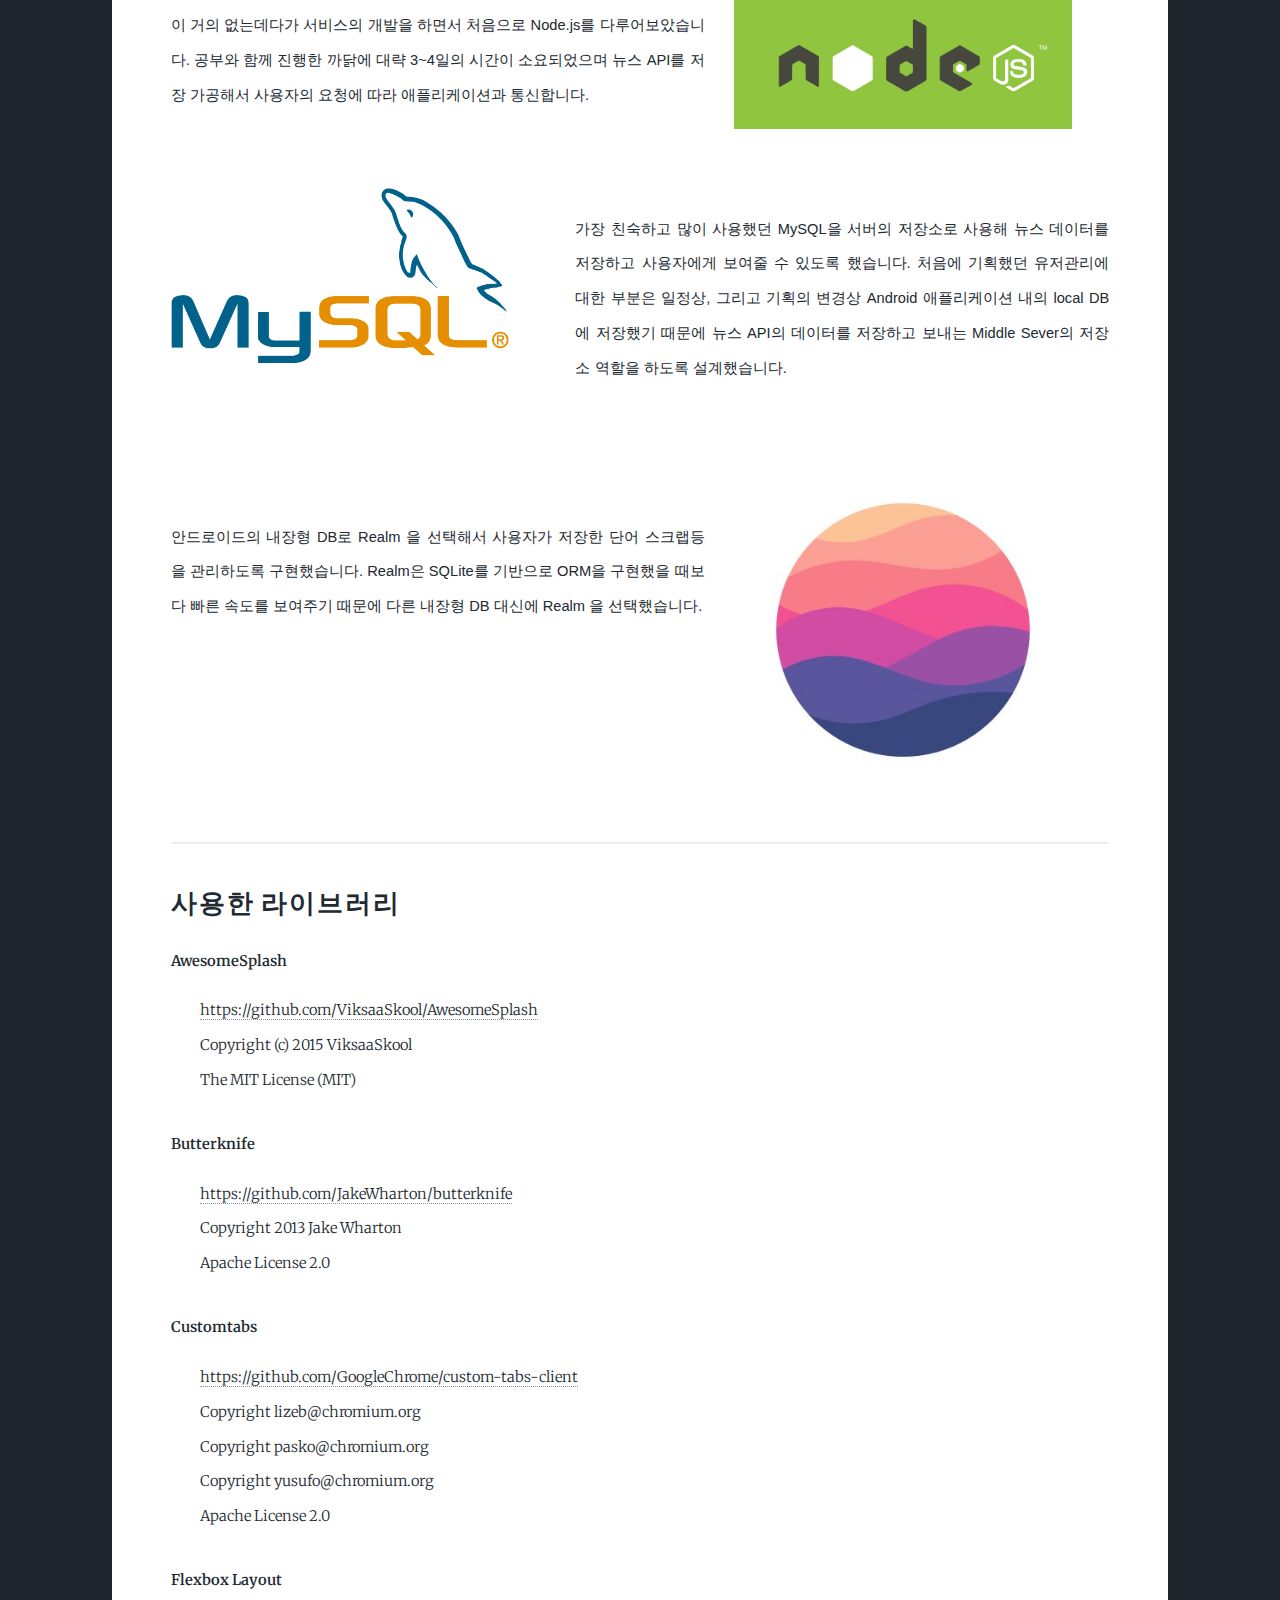
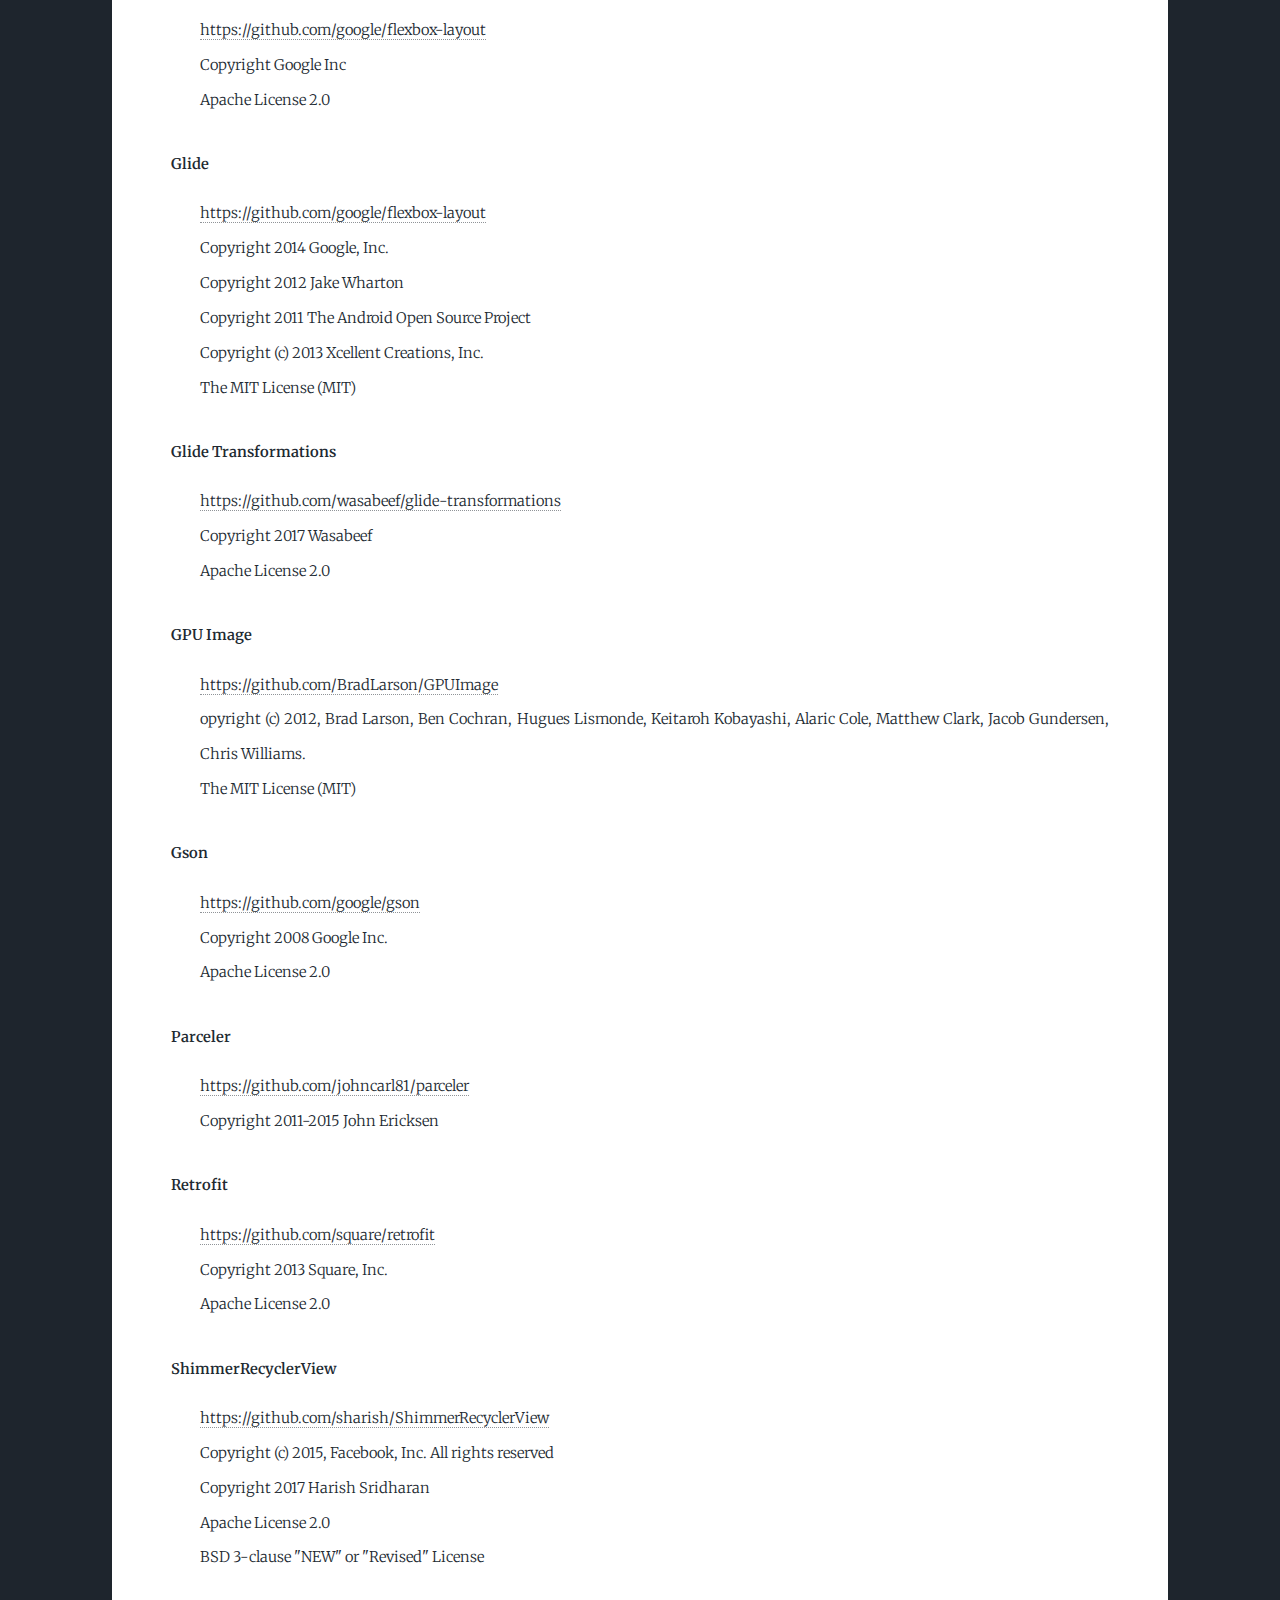
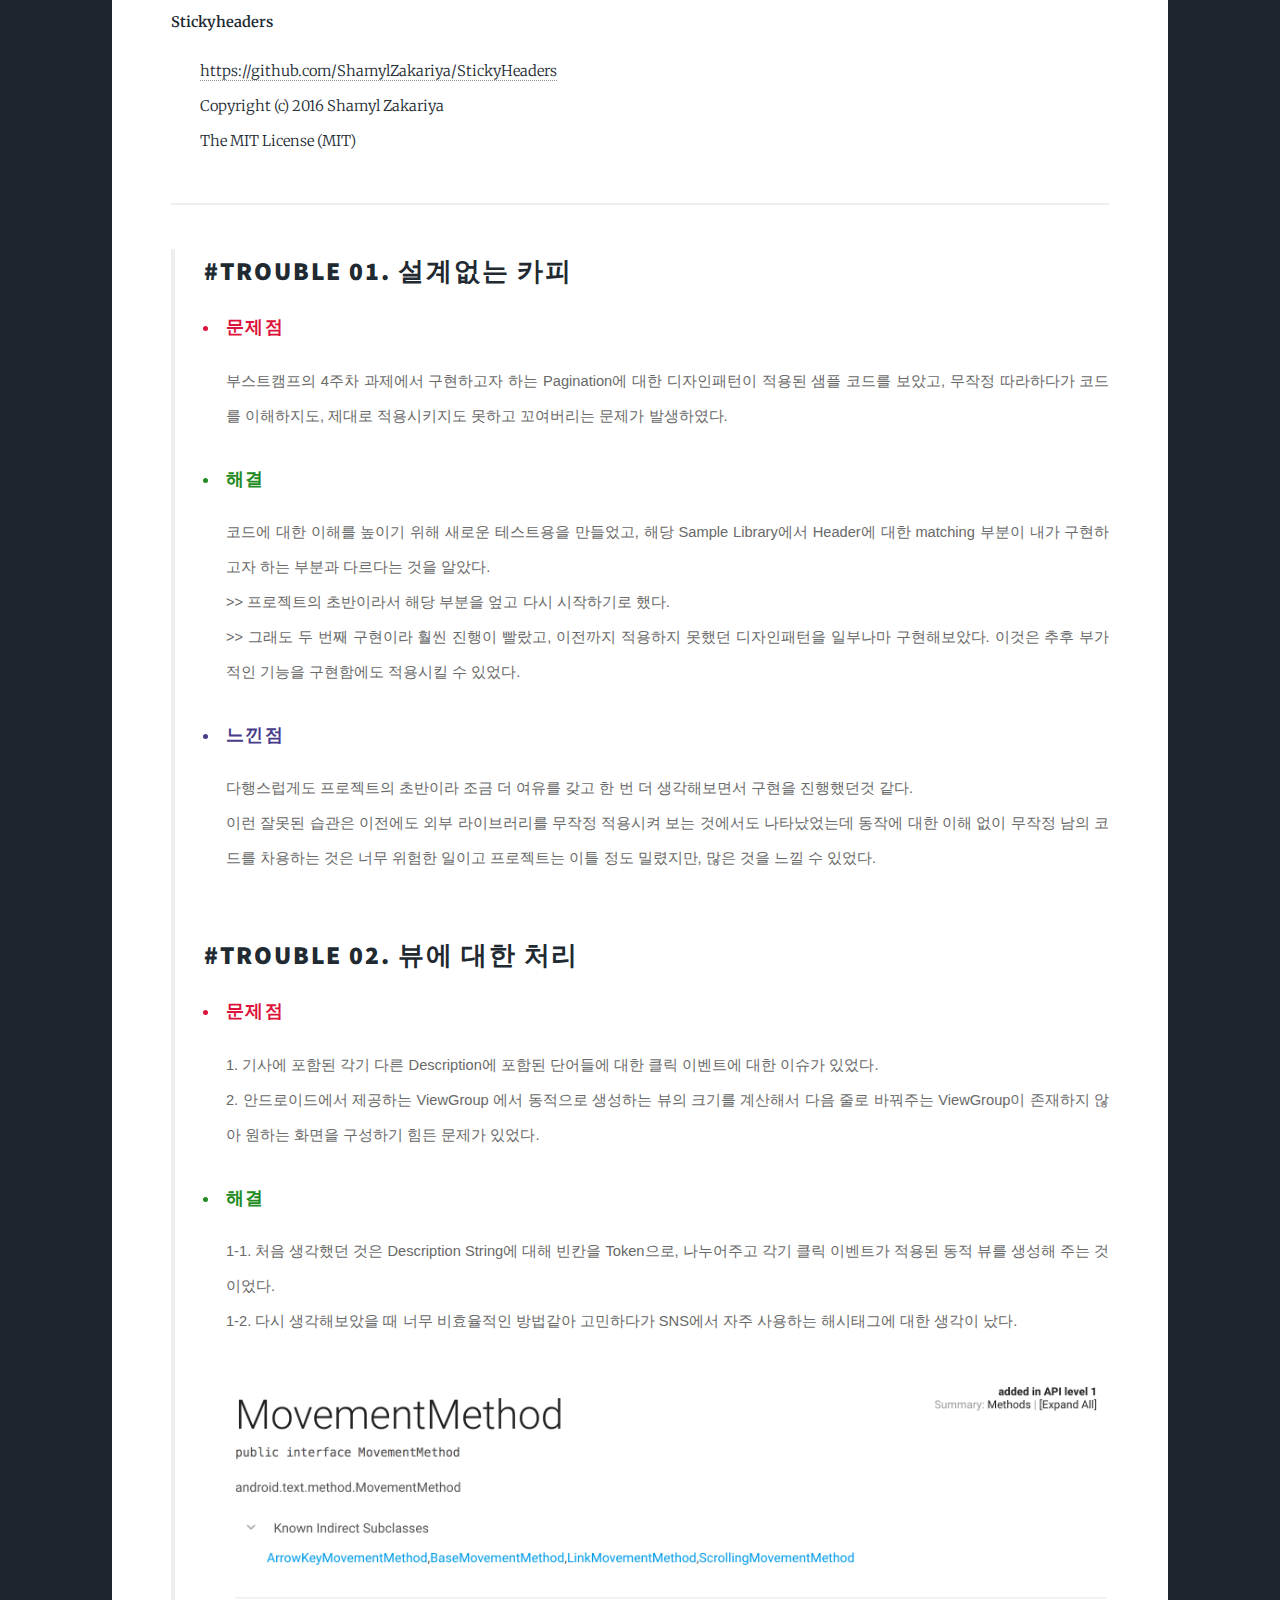
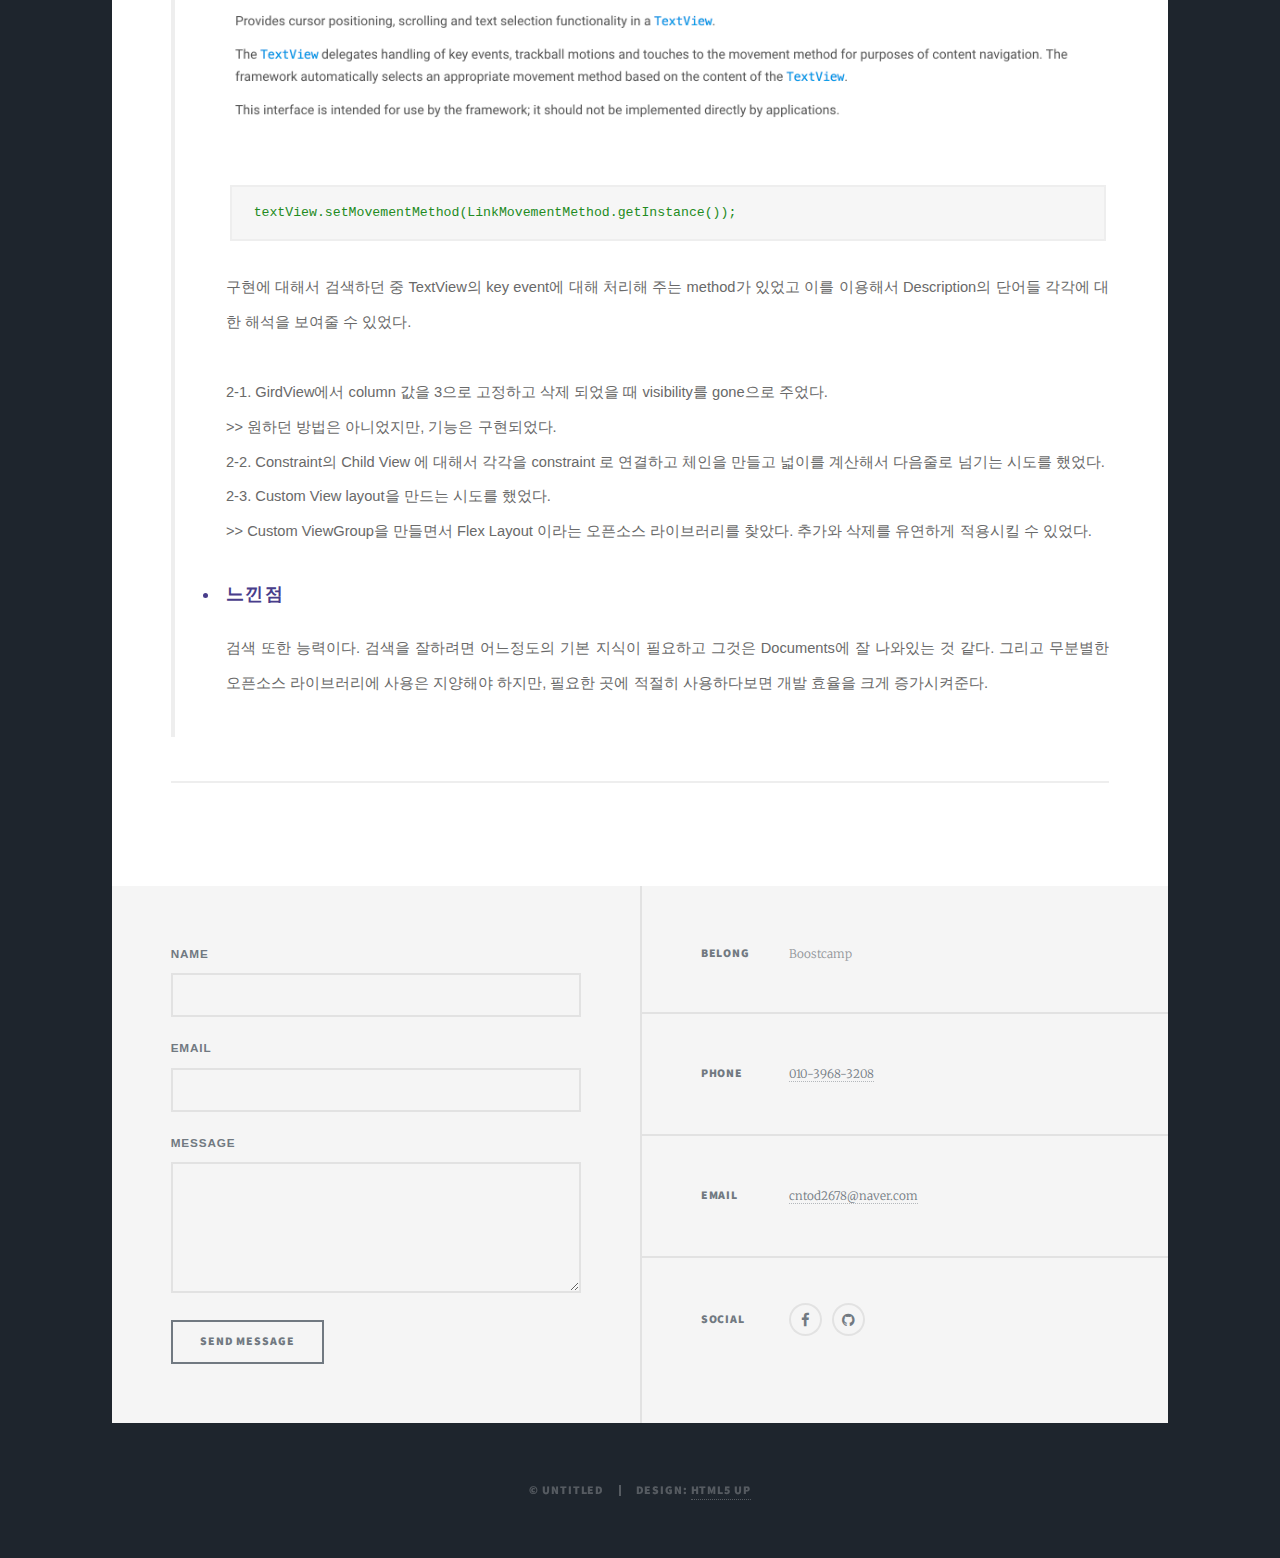
==== commit 64a20ddc: "First complete" ====
--- a/elements.html
+++ b/elements.html
@@ -186,16 +186,22 @@
                                                     </p>
                                                 </li>
 												<li style="color: forestgreen"><h3 style="color: forestgreen">해결</h3>
-                                                     <p style="font-family: Helvetica; color: dimgrey;" >1-1. 처음 생각했던 것은 Description String에 대해 빈칸을 Token으로, 나누어주고 각기 클릭 이벤트가 적용된 동적 뷰를 생성해 주는 것이었다.<br>1-2. 다시 생각해보았을 때 너무 비효율적인 방법같아 고민하다가 SNS에서 자주 사용하는 해시태그에 대한 생각이 났다.<br>
-                                                    <img src="images/text_trouble.png" style="width: 100%;">
+                                                     <p style="font-family: Helvetica; color: dimgrey;" >1-1. 처음 생각했던 것은 Description String에 대해 빈칸을 Token으로, 나누어주고 각기 클릭 이벤트가 적용된 동적 뷰를 생성해 주는 것이었다.<br>1-2. 다시 생각해보았을 때 너무 비효율적인 방법같아 고민하다가 SNS에서 자주 사용하는 해시태그에 대한 생각이 났다.<br><br>
+                                                    <img src="images/text_trouble.png" style="width: 100%;"/>
+                                                    </p>
+                                                     <pre><code>textView.setMovementMethod(LinkMovementMethod.getInstance());</code></pre>
+                                                    <p style="font-family: Helvetica; color: dimgrey;">구현에 대해서 검색하던 중 TextView의 key event에 대해 처리해 주는 method가 있었고 이를 이용해서 Description의 단어들 각각에 대한 해석을 보여줄 수 있었다. <br><br>
+                                                    2-1. GirdView에서 column 값을 3으로 고정하고 삭제 되었을 때 visibility를 gone으로 주었다.<br>
+                                                    >> 원하던 방법은 아니었지만, 기능은 구현되었다.<br>
+                                                    2-2. Constraint의 Child View 에 대해서 각각을 constraint 로 연결하고 체인을 만들고 넓이를 계산해서 다음줄로 넘기는 시도를 했었다. <br>
+                                                    2-3. Custom View layout을 만드는 시도를 했었다.<br>
+                                                    >> Custom ViewGroup을 만들면서 Flex Layout 이라는 오픈소스 라이브러리를 찾았다. 추가와 삭제를 유연하게 적용시킬 수 있었다.
+                                                    </p>
                                                          
-                                                         MovementMethod
-                                                    
-                                                    </p>
-                                                </li>
-
-                                                <li style="color: darkslateblue "><h3 style="color: darkslateblue">Review</h3>
-                                                
+                                                </li>
+
+                                                <li style="color: darkslateblue "><h3 style="color: darkslateblue">느낀점</h3>
+                                                    <p style="font-family: Helvetica; color: dimgrey;">검색 또한 능력이다. 검색을 잘하려면 어느정도의 기본 지식이 필요하고 그것은 Documents에 잘 나와있는 것 같다. 그리고 무분별한 오픈소스 라이브러리에 사용은 지양해야 하지만, 필요한 곳에 적절히 사용하다보면 개발 효율을 크게 증가시켜준다.</p>
                                                 </li>
 											</ul>
                                     </blockquote>
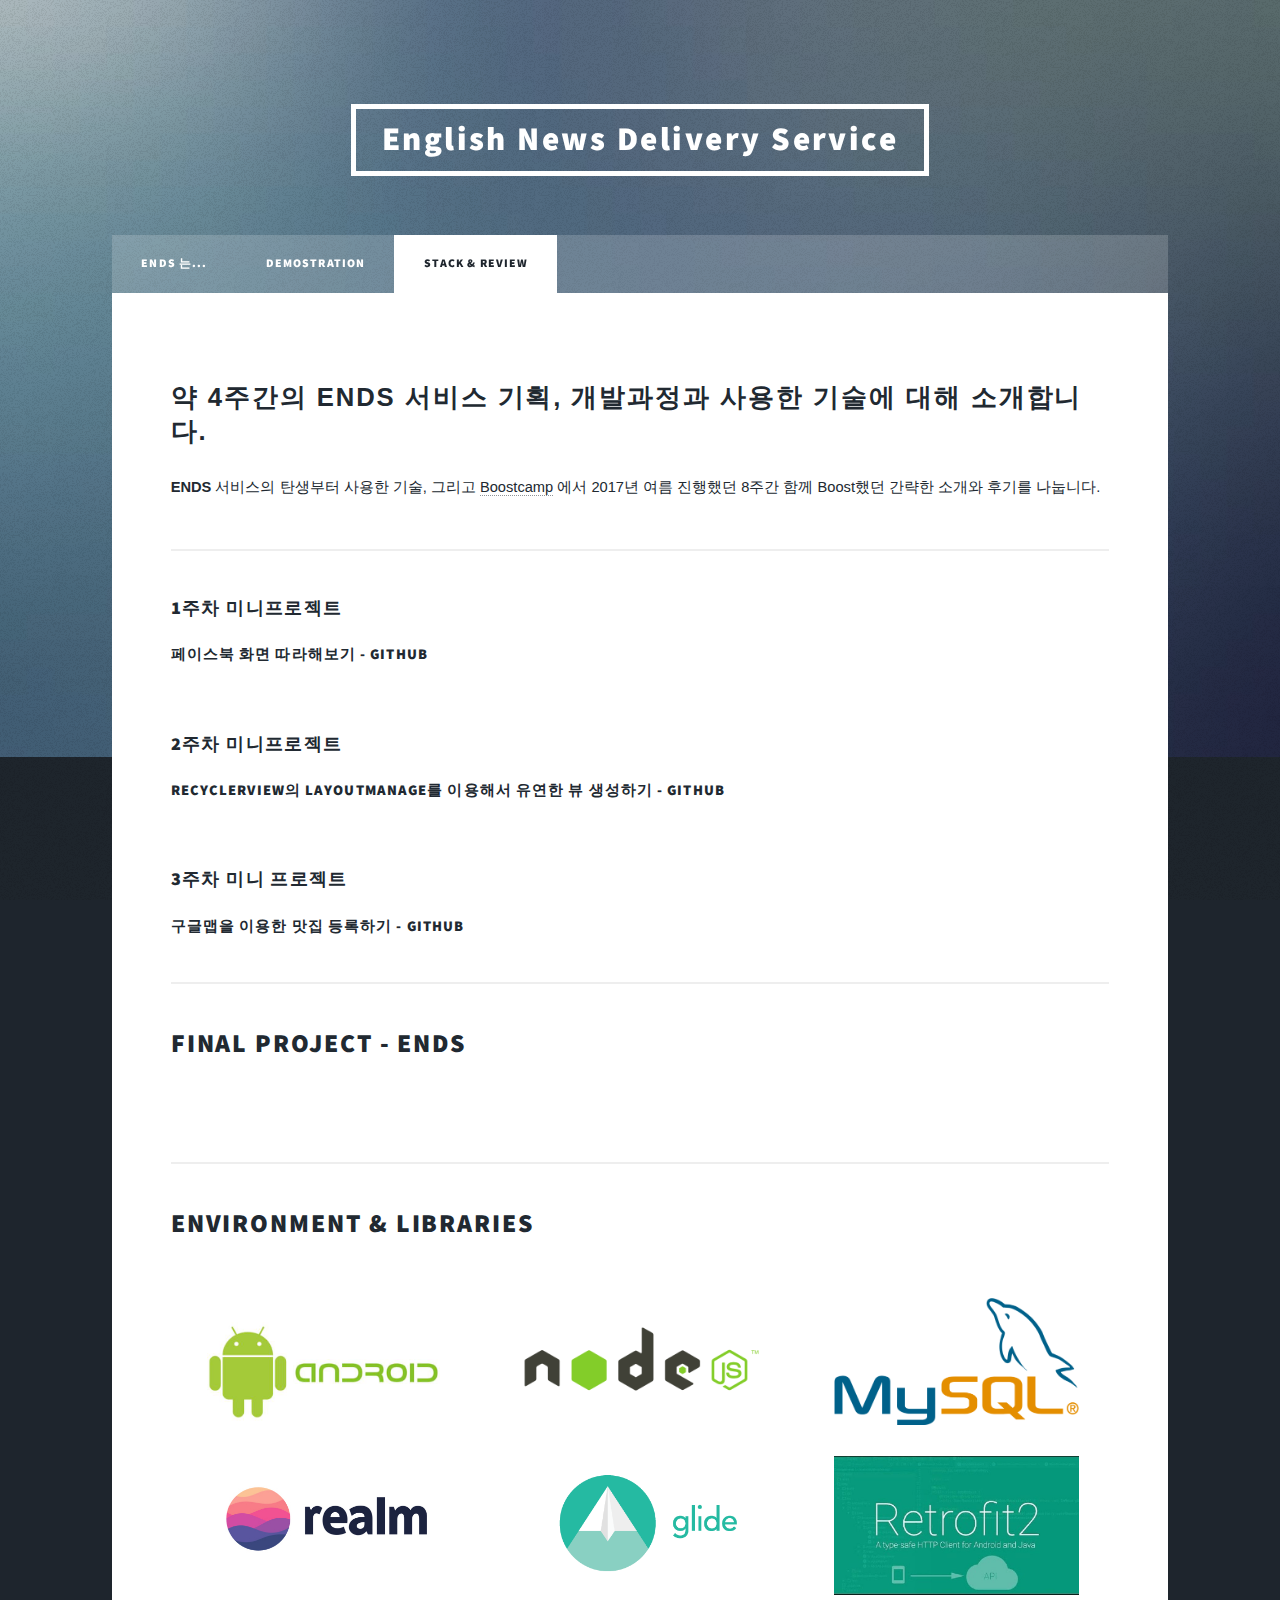
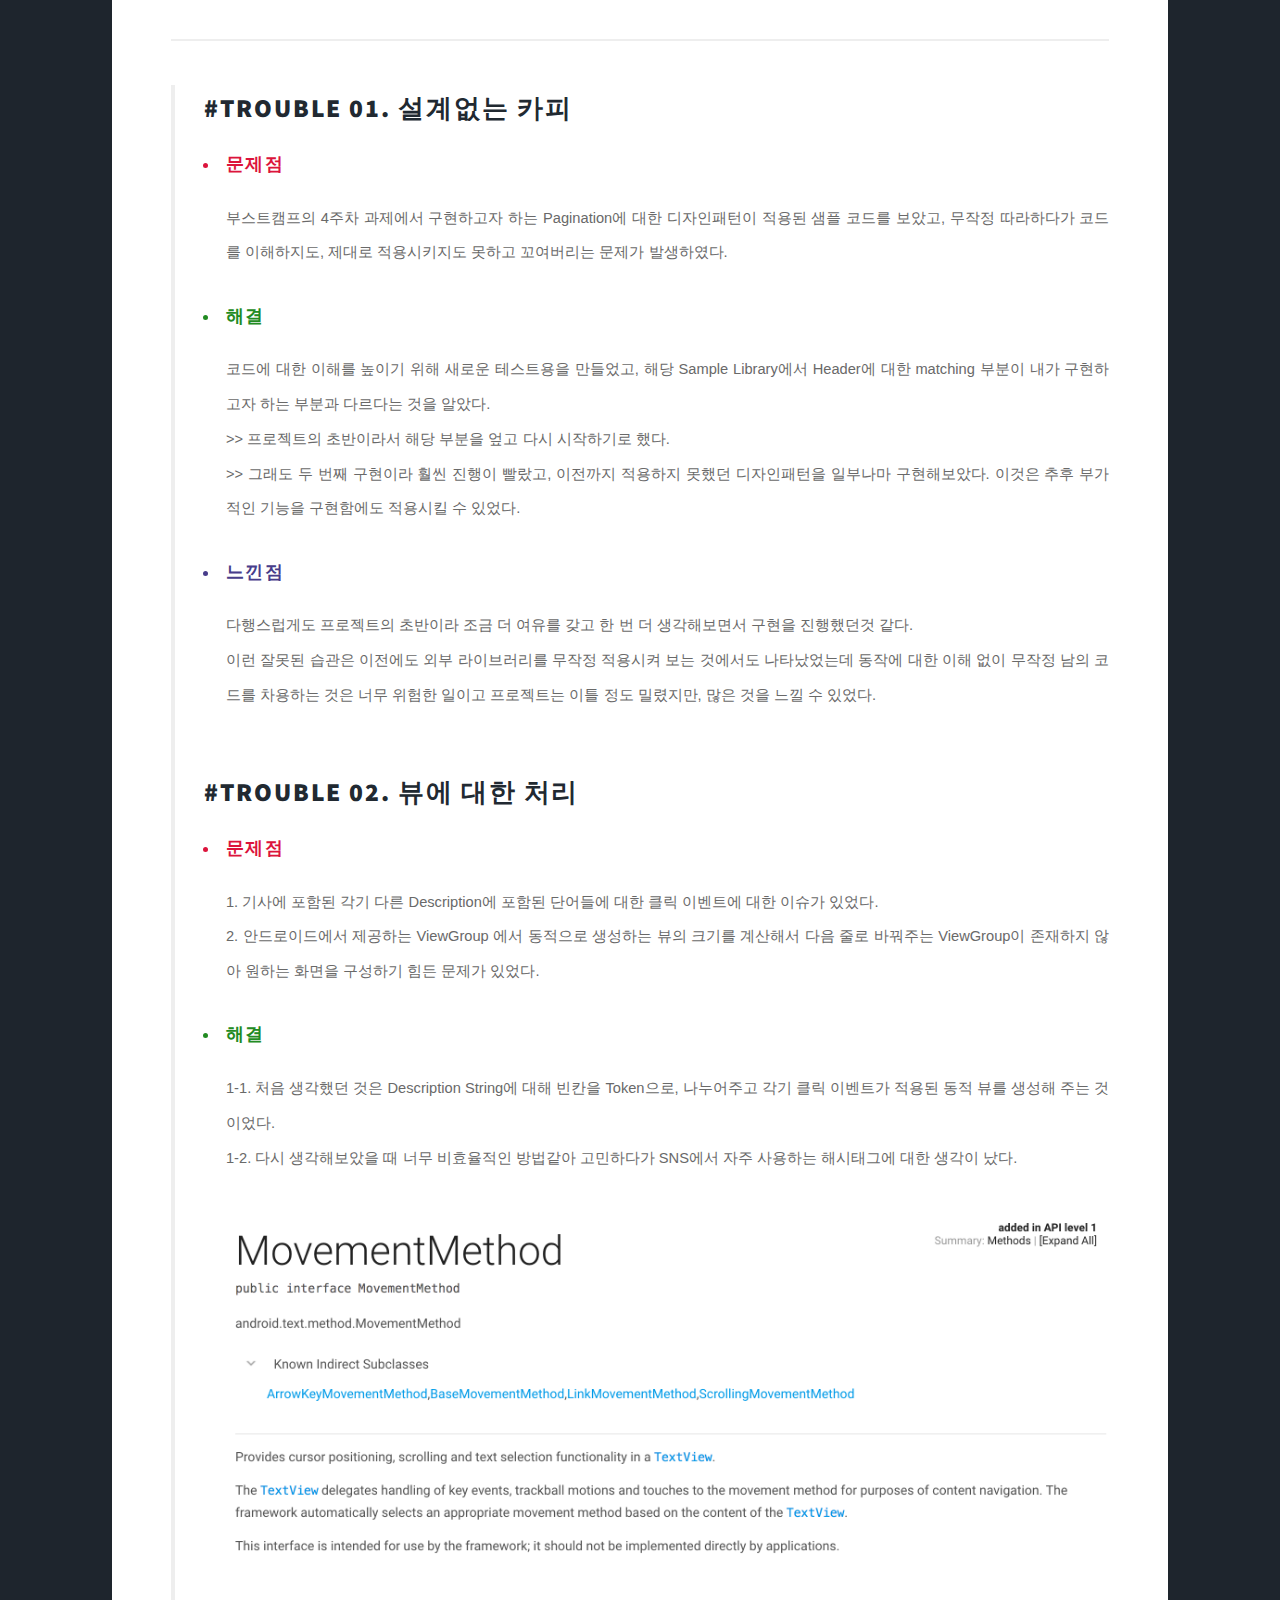
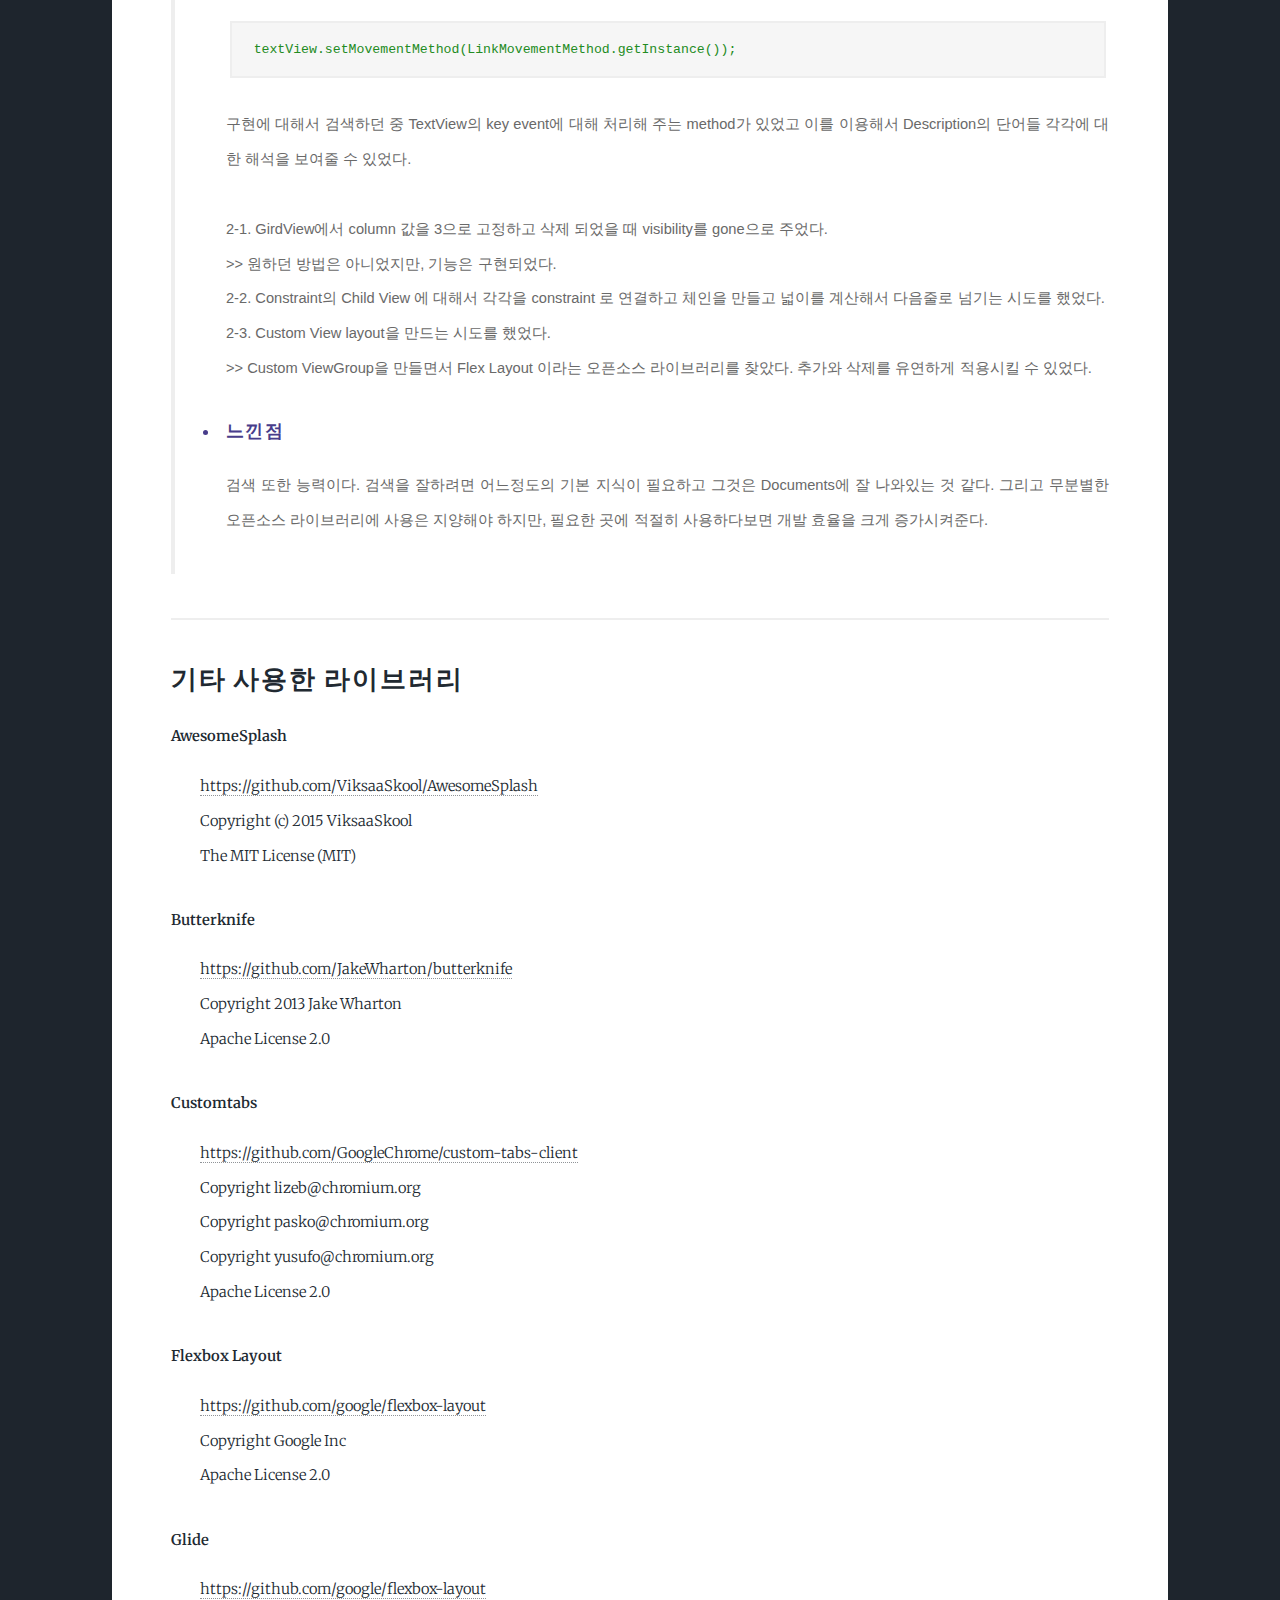
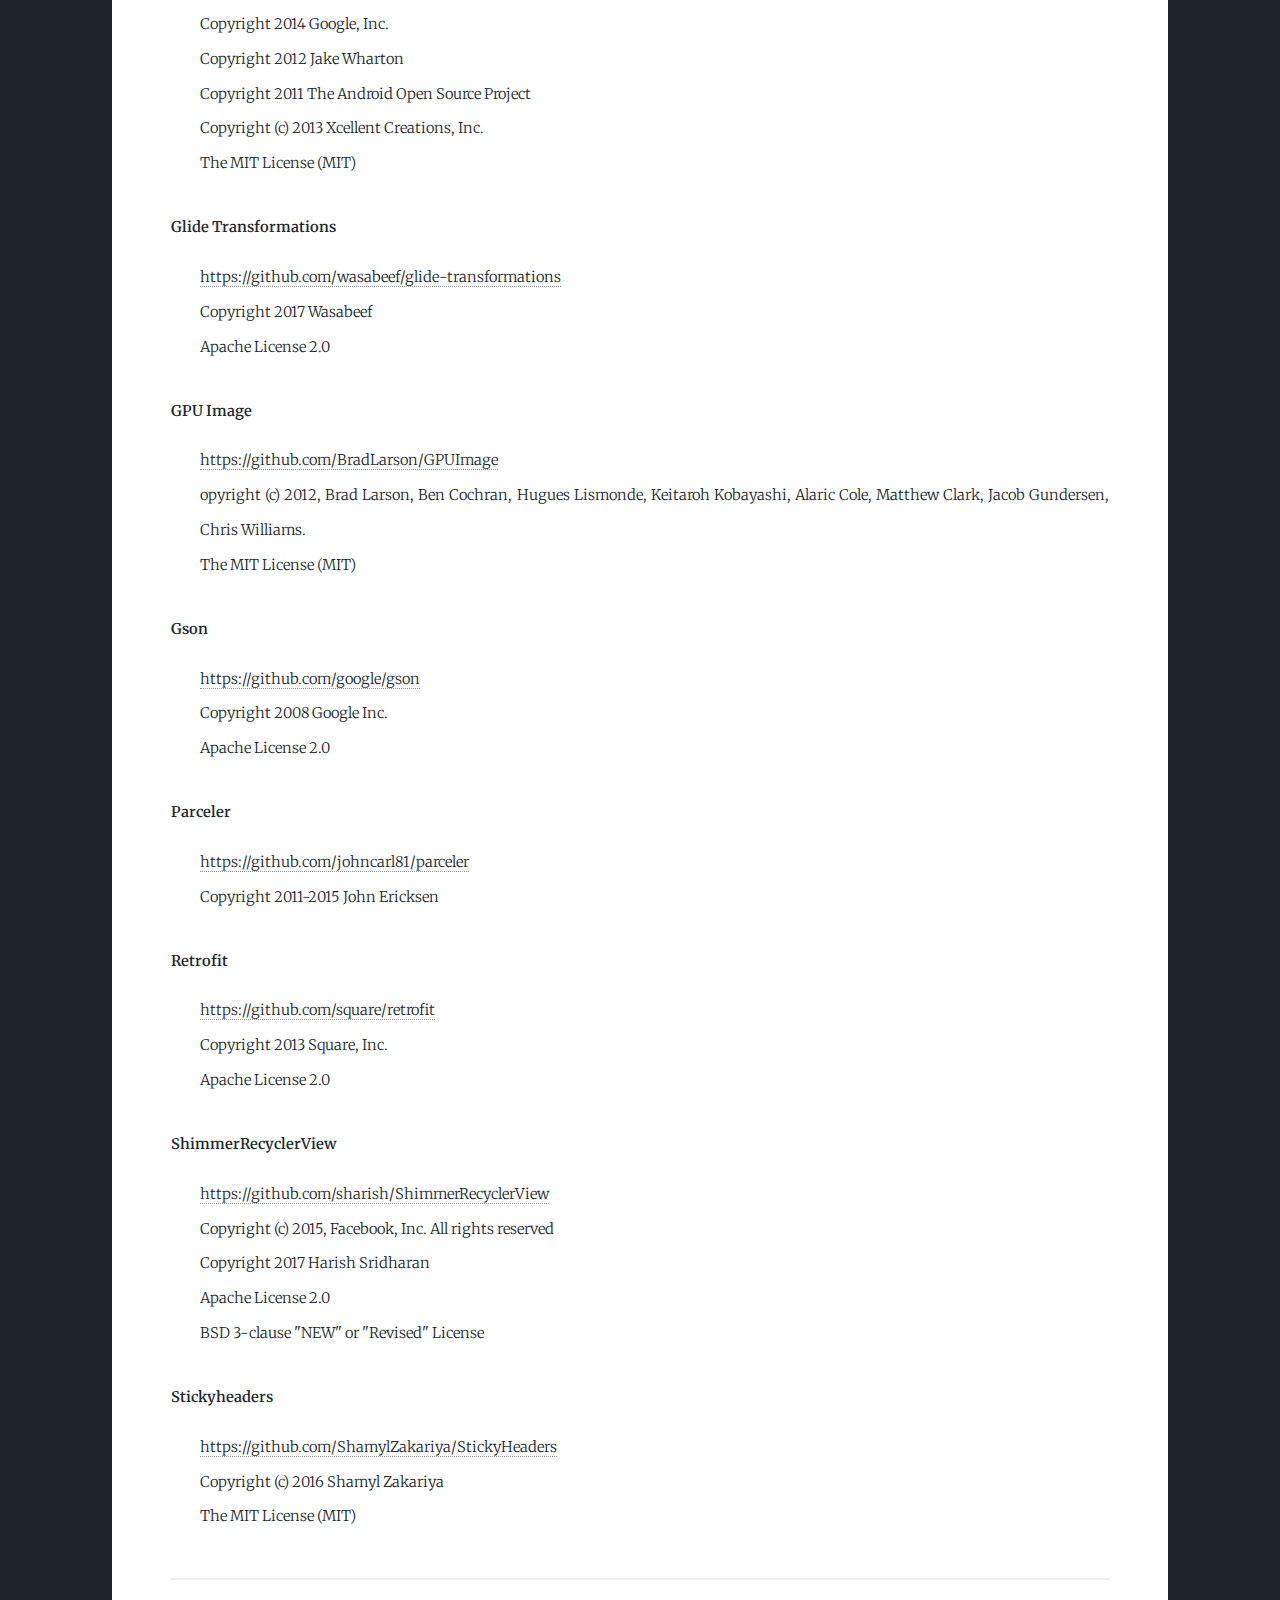
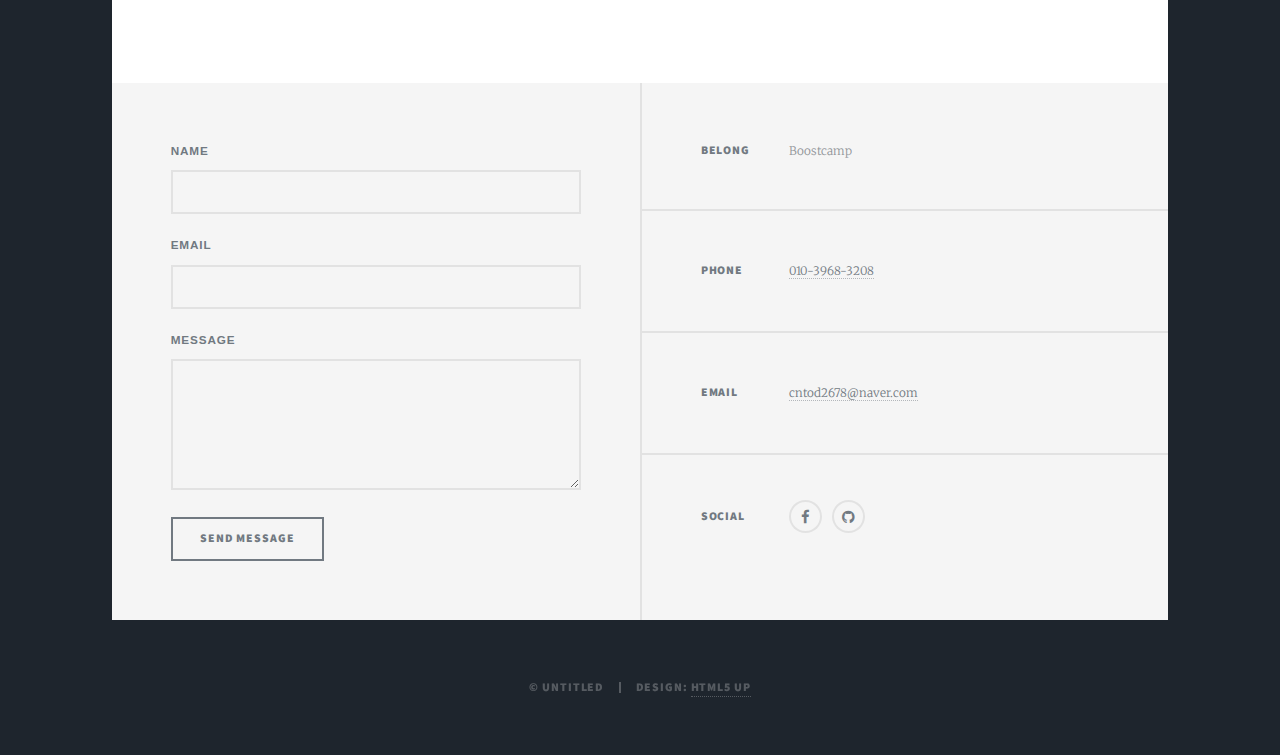
==== commit 1ff209b8: "edit project" ====
--- a/elements.html
+++ b/elements.html
@@ -64,99 +64,25 @@
 
 								<!-- Image -->
 									<h2>FINAL Project - ENDS</h2><br>
-									<span class="image fit"><img src="images/ends_001.png" alt="" /></span><br>
+									<span class="image fit"><img src="images/ends_001.png" alt="" /></span>
                                     <hr>
-                                
-<!--
-                                 Blockquote 
-									<h2>TECHNIQUE</h2>
-									   <blockquote><div class="row 50% uniform">
-											<div class="4u"><h2></h2><p></p></div>
-											<div class="4u"><h2>ccc</h2></div>
-                                            <div class="4u$"><h2>abc</h2></div>
-										</div></blockquote>
-									<hr />
-                                
--->
+
                                 <!-- Environment -->
-									<h2>Environment</h2>
+									<h2>Environment & Libraries</h2>
                                     <br>
-                                    <p style="font-family: Helvetica"><span class="image left"><img src="images/android.png" alt="" /></span>ENDS 애플리케이션은 Android 운영체제를 기반으로 개발된 애플리케이션입니다. 모바일 단말에서 JAVA를 기반으로 1인 프로젝트로 애플리케이션을 제작하였습니다. 약 4주 동안의 기획, 개발기간의 가장 많은 시간을 애플리케이션 개발에 할애했습니다.</p>
-                                    <br>
-									<p style="font-family: Helvetica"><span class="image right"><img src="images/node.jpg" alt="" /></span>ENDS 서비스의 서버를 Node.js로 구축하였습니다. JavaScript를 다루어 본 경험이 거의 없는데다가 서비스의 개발을 하면서 처음으로 Node.js를 다루어보았습니다. 공부와 함께 진행한 까닭에 대략 3~4일의 시간이 소요되었으며 뉴스 API를 저장 가공해서 사용자의 요청에 따라 애플리케이션과 통신합니다.  </p>
-                                    <br>
-                                    <p style="font-family: Helvetica"><span class="image left"><img src="images/mysql.png" alt="" /></span><br>가장 친숙하고 많이 사용했던 MySQL을 서버의 저장소로 사용해 뉴스 데이터를 저장하고 사용자에게 보여줄 수 있도록 했습니다. 처음에 기획했던 유저관리에 대한 부분은 일정상, 그리고 기획의 변경상 Android 애플리케이션 내의 local DB에 저장했기 때문에 뉴스 API의 데이터를 저장하고 보내는 Middle Sever의 저장소 역할을 하도록 설계했습니다.</p><br>
-                                    <p style="font-family: Helvetica; margin: auto;"><span class="image right realm"><img src="images/realm.jpg" alt="" /></span><br><br>안드로이드의 내장형 DB로 Realm 을 선택해서 사용자가 저장한 단어 스크랩등을 관리하도록 구현했습니다. Realm은 SQLite를 기반으로 ORM을 구현했을 때보다 빠른 속도를 보여주기 때문에 다른 내장형 DB 대신에 Realm 을 선택했습니다. </p><br><br><br><br><br>
-                                    <hr />
-                                
-
-                                    <h2>사용한 라이브러리</h2>
-									<dl>
-										<dt>AwesomeSplash</dt>
-										<dd>
-                                            <p><a href="https://github.com/ViksaaSkool/AwesomeSplash">https://github.com/ViksaaSkool/AwesomeSplash</a><br>
-                                            Copyright (c) 2015  ViksaaSkool<br>The MIT License (MIT)</p>
-										</dd>
-										<dt>Butterknife</dt>
-										<dd>
-                                            <p><a href="https://github.com/JakeWharton/butterknife">https://github.com/JakeWharton/butterknife</a><br>
-                                            Copyright 2013 Jake Wharton<br>Apache License 2.0</p>
-										</dd>
-										<dt>Customtabs</dt>
-										<dd>
-                                            <p><a href="https://github.com/GoogleChrome/custom-tabs-client">https://github.com/GoogleChrome/custom-tabs-client</a><br>
-                                            Copyright lizeb@chromium.org<br>Copyright pasko@chromium.org<br>Copyright yusufo@chromium.org<br>Apache License 2.0</p>
-										</dd>
-                                        <dt>Flexbox Layout</dt>
-										<dd>
-                                            <p><a href="https://github.com/google/flexbox-layout">https://github.com/google/flexbox-layout</a><br>
-                                            Copyright Google Inc<br>Apache License 2.0</p>
-										</dd>
-                                        <dt>Glide</dt>
-										<dd>
-                                            <p><a href="https://github.com/google/flexbox-layout">https://github.com/google/flexbox-layout</a><br>
-                                            Copyright 2014 Google, Inc.<br>Copyright 2012 Jake Wharton<br>Copyright 2011 The Android Open Source Project<br>Copyright (c) 2013 Xcellent Creations, Inc.<br>The MIT License (MIT)</p>
-										</dd>
-                                        <dt>Glide Transformations</dt>
-										<dd>
-                                            <p><a href="https://github.com/wasabeef/glide-transformations">https://github.com/wasabeef/glide-transformations</a><br>
-                                           Copyright 2017 Wasabeef<br>Apache License 2.0</p>
-										</dd>
-                                        <dt>GPU Image</dt>
-										<dd>
-                                            <p><a href="https://github.com/BradLarson/GPUImage">https://github.com/BradLarson/GPUImage</a><br>
-                                            opyright (c) 2012, Brad Larson, Ben Cochran, Hugues Lismonde, Keitaroh Kobayashi, Alaric Cole, Matthew Clark, Jacob Gundersen, Chris Williams.<br>The MIT License (MIT)</p>
-										</dd>
-                                        <dt>Gson</dt>
-										<dd>
-                                            <p><a href="https://github.com/google/gson">https://github.com/google/gson</a><br>
-                                            Copyright 2008 Google Inc.<br>Apache License 2.0</p>
-										</dd>
-                                        <dt>Parceler</dt>
-										<dd>
-                                            <p><a href="https://github.com/johncarl81/parceler">https://github.com/johncarl81/parceler</a><br>
-                                            Copyright 2011-2015 John Ericksen</p>
-										</dd>
-                                        <dt>Retrofit</dt>
-								       <dd>
-                                            <p><a href="https://github.com/square/retrofit">https://github.com/square/retrofit</a><br>
-                                            Copyright 2013 Square, Inc.<br>Apache License 2.0</p>
-										</dd>
-                                        <dt>ShimmerRecyclerView</dt>
-								        <dd>
-                                            <p><a href="https://github.com/sharish/ShimmerRecyclerView">https://github.com/sharish/ShimmerRecyclerView</a><br>
-                                            Copyright (c) 2015, Facebook, Inc. All rights reserved<br>
-                                                Copyright 2017 Harish Sridharan<br>Apache License 2.0<br>BSD 3-clause "NEW" or "Revised" License</p>
-										</dd>
-                                        <dt>Stickyheaders</dt>
-								        <dd>
-                                            <p><a href="https://github.com/ShamylZakariya/StickyHeaders">https://github.com/ShamylZakariya/StickyHeaders</a><br>
-                                            Copyright (c) 2016 Shamyl Zakariya<br>The MIT License (MIT)</p>
-										</dd>
-                                        
-									</dl>
-                                    <hr />
-
+									<div class="box alt">
+										<div class="row 50% uniform">
+											<div class="4u"><span class="image fit small"><img src="images/android.jpg" alt="" /></span></div>
+											<div class="4u"><div class="image fit small"><img src="images/node.png" alt="" /></div></div>
+											<div class="4u$"><span class="image fit small"><img src="images/mysql.png" alt="" /></span></div>
+											<!-- Break -->
+											<div class="4u"><span class="image fit small"><img src="images/realm.jpg" alt="" /></span></div>
+											<div class="4u"><span class="image fit small"><img src="images/glide.png" alt="" /></span></div>
+											<div class="4u$"><span class="image fit"><img src="images/retrofit.jpg" alt="" /></span></div>
+										</div>
+									</div>
+                                    <hr/>
+                
 								<!-- Box -->
 									<blockquote>
                                         <h2>#Trouble 01. 설계없는 카피</h2>
@@ -205,8 +131,74 @@
                                                 </li>
 											</ul>
                                     </blockquote>
-
 									<hr />
+                                
+                                <h2>기타 사용한 라이브러리</h2>
+									<dl>
+										<dt>AwesomeSplash</dt>
+										<dd>
+                                            <p><a href="https://github.com/ViksaaSkool/AwesomeSplash">https://github.com/ViksaaSkool/AwesomeSplash</a><br>
+                                            Copyright (c) 2015  ViksaaSkool<br>The MIT License (MIT)</p>
+										</dd>
+										<dt>Butterknife</dt>
+										<dd>
+                                            <p><a href="https://github.com/JakeWharton/butterknife">https://github.com/JakeWharton/butterknife</a><br>
+                                            Copyright 2013 Jake Wharton<br>Apache License 2.0</p>
+										</dd>
+										<dt>Customtabs</dt>
+										<dd>
+                                            <p><a href="https://github.com/GoogleChrome/custom-tabs-client">https://github.com/GoogleChrome/custom-tabs-client</a><br>
+                                            Copyright lizeb@chromium.org<br>Copyright pasko@chromium.org<br>Copyright yusufo@chromium.org<br>Apache License 2.0</p>
+										</dd>
+                                        <dt>Flexbox Layout</dt>
+										<dd>
+                                            <p><a href="https://github.com/google/flexbox-layout">https://github.com/google/flexbox-layout</a><br>
+                                            Copyright Google Inc<br>Apache License 2.0</p>
+										</dd>
+                                        <dt>Glide</dt>
+										<dd>
+                                            <p><a href="https://github.com/google/flexbox-layout">https://github.com/google/flexbox-layout</a><br>
+                                            Copyright 2014 Google, Inc.<br>Copyright 2012 Jake Wharton<br>Copyright 2011 The Android Open Source Project<br>Copyright (c) 2013 Xcellent Creations, Inc.<br>The MIT License (MIT)</p>
+										</dd>
+                                        <dt>Glide Transformations</dt>
+										<dd>
+                                            <p><a href="https://github.com/wasabeef/glide-transformations">https://github.com/wasabeef/glide-transformations</a><br>
+                                           Copyright 2017 Wasabeef<br>Apache License 2.0</p>
+										</dd>
+                                        <dt>GPU Image</dt>
+										<dd>
+                                            <p><a href="https://github.com/BradLarson/GPUImage">https://github.com/BradLarson/GPUImage</a><br>
+                                            opyright (c) 2012, Brad Larson, Ben Cochran, Hugues Lismonde, Keitaroh Kobayashi, Alaric Cole, Matthew Clark, Jacob Gundersen, Chris Williams.<br>The MIT License (MIT)</p>
+										</dd>
+                                        <dt>Gson</dt>
+										<dd>
+                                            <p><a href="https://github.com/google/gson">https://github.com/google/gson</a><br>
+                                            Copyright 2008 Google Inc.<br>Apache License 2.0</p>
+										</dd>
+                                        <dt>Parceler</dt>
+										<dd>
+                                            <p><a href="https://github.com/johncarl81/parceler">https://github.com/johncarl81/parceler</a><br>
+                                            Copyright 2011-2015 John Ericksen</p>
+										</dd>
+                                        <dt>Retrofit</dt>
+								       <dd>
+                                            <p><a href="https://github.com/square/retrofit">https://github.com/square/retrofit</a><br>
+                                            Copyright 2013 Square, Inc.<br>Apache License 2.0</p>
+										</dd>
+                                        <dt>ShimmerRecyclerView</dt>
+								        <dd>
+                                            <p><a href="https://github.com/sharish/ShimmerRecyclerView">https://github.com/sharish/ShimmerRecyclerView</a><br>
+                                            Copyright (c) 2015, Facebook, Inc. All rights reserved<br>
+                                                Copyright 2017 Harish Sridharan<br>Apache License 2.0<br>BSD 3-clause "NEW" or "Revised" License</p>
+										</dd>
+                                        <dt>Stickyheaders</dt>
+								        <dd>
+                                            <p><a href="https://github.com/ShamylZakariya/StickyHeaders">https://github.com/ShamylZakariya/StickyHeaders</a><br>
+                                            Copyright (c) 2016 Shamyl Zakariya<br>The MIT License (MIT)</p>
+										</dd>
+                                        
+									</dl>
+                                    <hr />
 
 								</section>
 
--- a/assets/css/main.css
+++ b/assets/css/main.css
@@ -81,6 +81,7 @@
 
 	.row.uniform > * > :first-child {
 		margin-top: 0;
+        height:  auto;
 	}
 
 	.row.uniform > * > :last-child {
@@ -2448,18 +2449,10 @@
 			top: 0.75rem;
 		}
 
-image.right.realm {
-    	float: right;
-			margin: 0 0 2rem 2rem;
-			top: 0.75rem;
-  height: 50%;
-    width: 50%;
-}
-
 		.image.fit {
 			display: block;
 			margin: 0 auto 2.5rem auto;
-			width: 80%;
+			width: 80%; 
 		}
 
         .image.half img {
@@ -2468,9 +2461,20 @@
             max-width: 20%;
         }
 
+        .image.fit.small {
+            display:flex;
+            justify-content:center;
+            align-items:center;
+        }
+
+        .image.fit.small  img {
+            max-width:100%; max-height:100%;
+        }
+
         .image.fit:first-child {
             margin-top: 0;
         }
+
 
         .image.fit img {
             width: 100%;
@@ -2514,8 +2518,15 @@
 		}
 
         a.image.main:hover img {
+            /*
             transition: transform 0.2s ease-out;
             content: url("../../images/ends_002.png");
+            */
+            -moz-transform: scale(1.05);
+			-webkit-transform: scale(1.05);
+			-ms-transform: scale(1.05);
+            transform: scale(1.05);
+
         }
 
 		a.image.fit:hover img {
@@ -2755,7 +2766,6 @@
 		}
 
 		header > p {
-			font-style: italic;
 		}
 
 		header > h1 + p {
